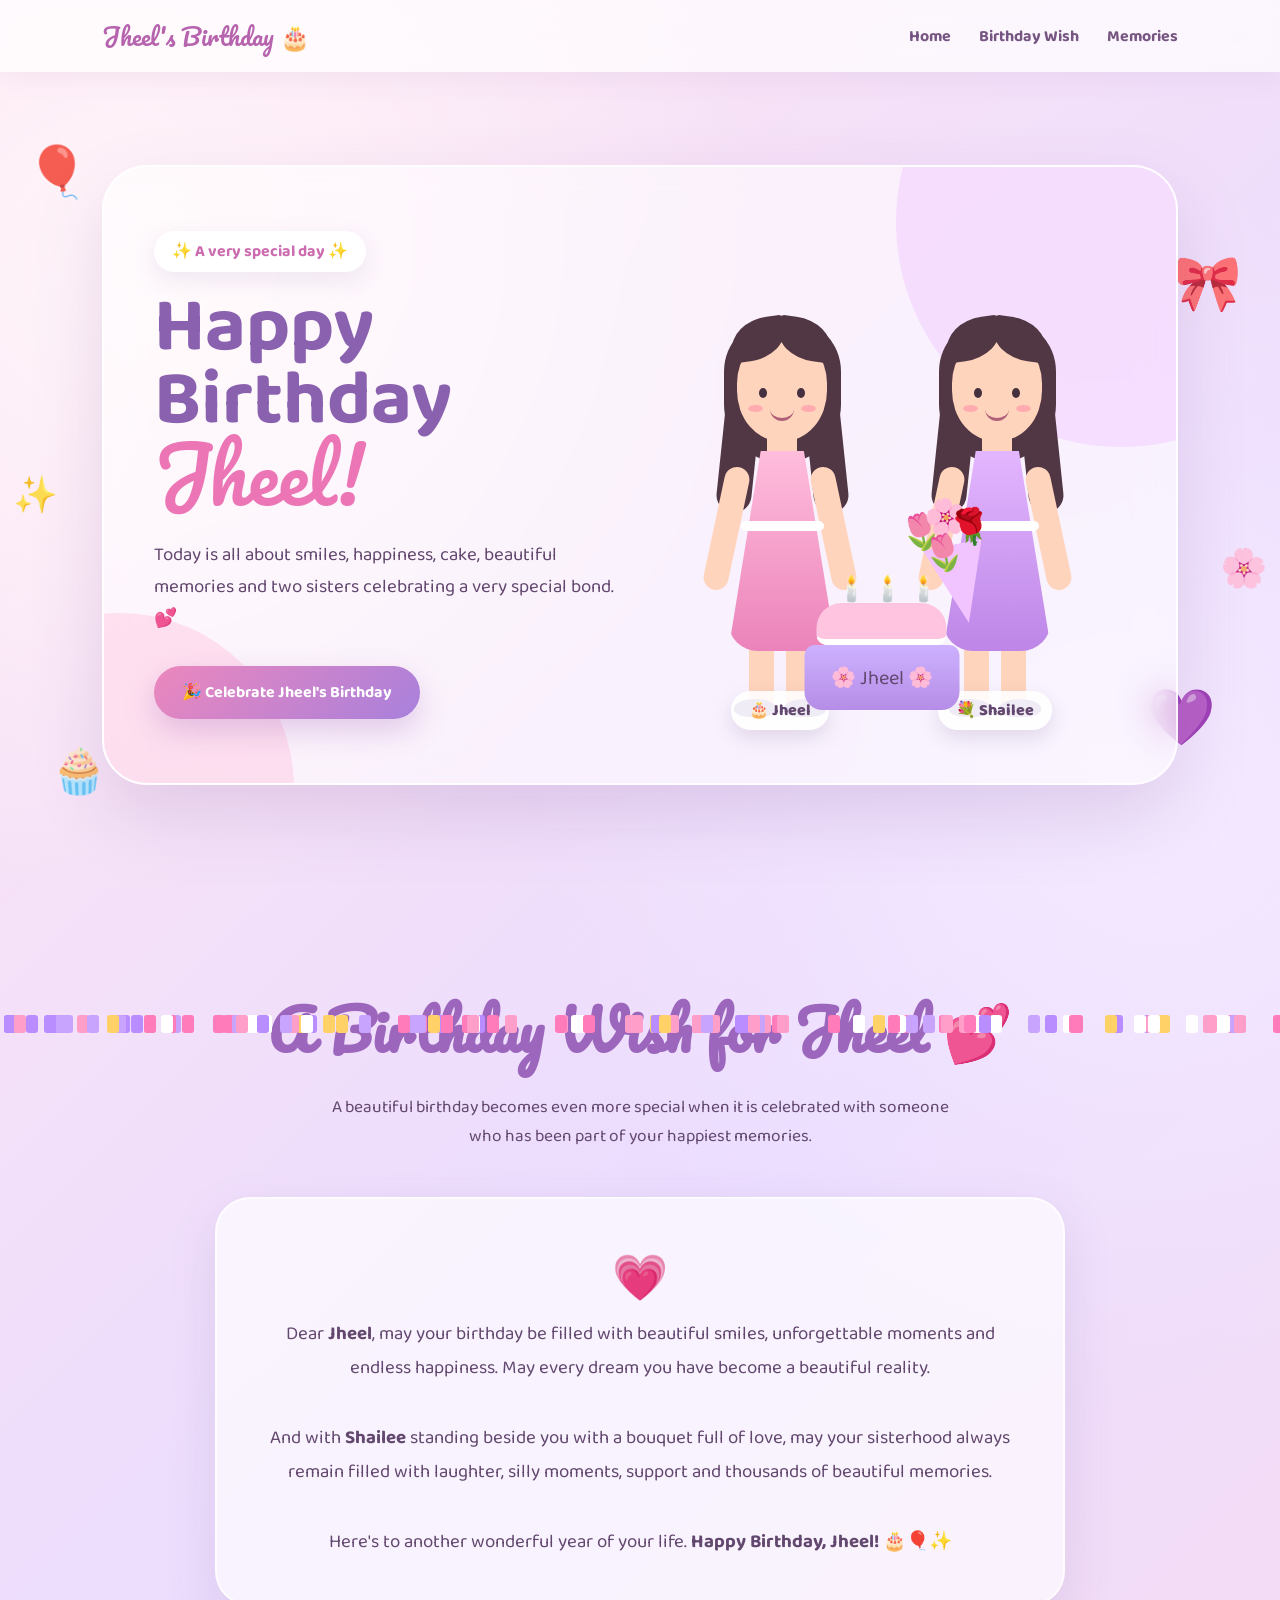
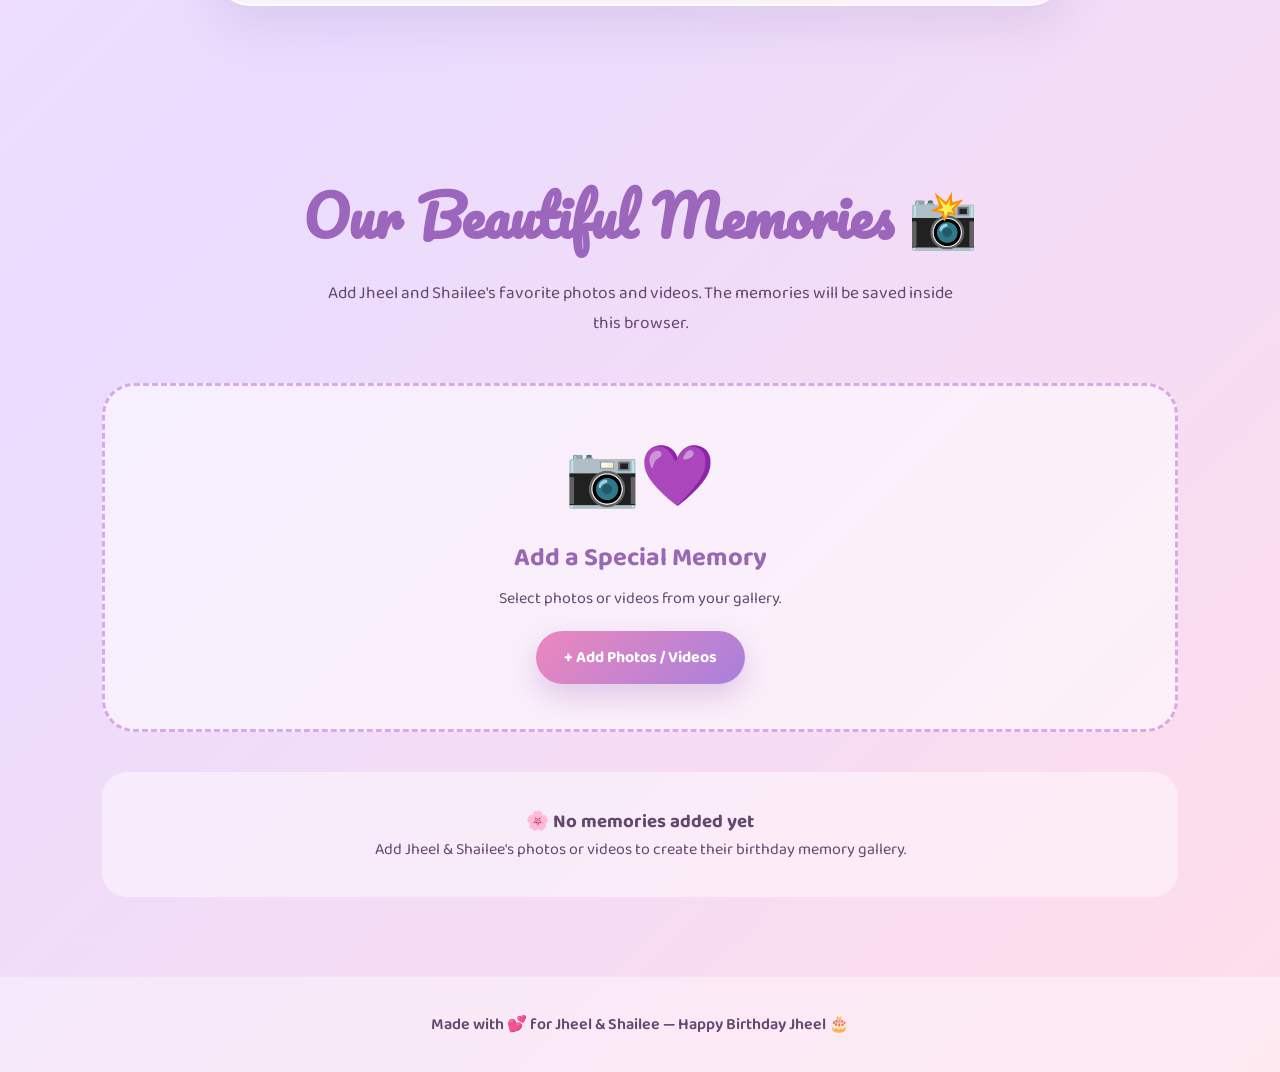
==== index.html @ 459d5156 "Create index.html" ====
<!DOCTYPE html>
<html lang="en">
<head>
  <meta charset="UTF-8" />
  <meta name="viewport" content="width=device-width, initial-scale=1.0" />

  <title>Happy Birthday Jheel 💜</title>

  <link rel="preconnect" href="https://fonts.googleapis.com">
  <link rel="preconnect" href="https://fonts.gstatic.com" crossorigin>
  <link
    href="https://fonts.googleapis.com/css2?family=Baloo+2:wght@400;500;600;700;800&family=Pacifico&display=swap"
    rel="stylesheet"
  />

  <style>
    * {
      margin: 0;
      padding: 0;
      box-sizing: border-box;
    }

    :root {
      --pink: #ffb9d9;
      --soft-pink: #ffe1ef;
      --purple: #c5a6ff;
      --soft-purple: #eee2ff;
      --dark-purple: #7d5aab;
      --white: #ffffff;
      --text: #62476e;
    }

    html {
      scroll-behavior: smooth;
    }

    body {
      font-family: "Baloo 2", cursive;
      color: var(--text);
      min-height: 100vh;
      overflow-x: hidden;
      background:
        radial-gradient(circle at 10% 10%, #fff5fa 0, transparent 24%),
        radial-gradient(circle at 90% 30%, #f4e9ff 0, transparent 28%),
        linear-gradient(135deg, #ffe5f1, #eadcff, #ffddea);
    }

    /* ---------------- NAVBAR ---------------- */

    nav {
      position: fixed;
      top: 0;
      left: 0;
      width: 100%;
      height: 72px;
      display: flex;
      align-items: center;
      justify-content: space-between;
      padding: 0 8%;
      background: rgba(255, 255, 255, 0.72);
      backdrop-filter: blur(15px);
      z-index: 1000;
      box-shadow: 0 5px 30px rgba(118, 76, 146, 0.08);
    }

    .logo {
      font-family: "Pacifico", cursive;
      color: #b764ae;
      font-size: 1.5rem;
    }

    nav ul {
      list-style: none;
      display: flex;
      gap: 28px;
    }

    nav a {
      text-decoration: none;
      color: #765582;
      font-weight: 700;
    }

    nav a:hover {
      color: #e26cae;
    }

    /* ---------------- HERO ---------------- */

    .hero {
      min-height: 100vh;
      padding: 110px 8% 60px;
      display: flex;
      align-items: center;
      justify-content: center;
      position: relative;
    }

    .hero-card {
      width: min(1200px, 100%);
      min-height: 620px;
      border-radius: 45px;
      background: rgba(255,255,255,0.55);
      border: 2px solid rgba(255,255,255,0.8);
      backdrop-filter: blur(18px);
      box-shadow: 0 30px 70px rgba(126, 79, 148, 0.18);
      display: grid;
      grid-template-columns: 1fr 1fr;
      gap: 20px;
      align-items: center;
      padding: 50px;
      position: relative;
      overflow: hidden;
    }

    .hero-card::before {
      content: "";
      position: absolute;
      width: 450px;
      height: 450px;
      border-radius: 50%;
      background: rgba(237, 183, 255, 0.35);
      right: -170px;
      top: -170px;
    }

    .hero-card::after {
      content: "";
      position: absolute;
      width: 350px;
      height: 350px;
      border-radius: 50%;
      background: rgba(255, 190, 220, 0.4);
      left: -160px;
      bottom: -180px;
    }

    .hero-content {
      position: relative;
      z-index: 5;
    }

    .mini-title {
      display: inline-block;
      background: #fff;
      padding: 8px 18px;
      border-radius: 50px;
      color: #cc6bb0;
      margin-bottom: 20px;
      font-weight: 700;
      box-shadow: 0 8px 25px rgba(131, 87, 154, 0.12);
    }

    .hero h1 {
      font-size: clamp(3rem, 6vw, 5.8rem);
      line-height: 0.95;
      color: #8961af;
      margin-bottom: 18px;
    }

    .hero h1 span {
      font-family: "Pacifico", cursive;
      color: #ec75b5;
      font-weight: 400;
    }

    .hero-text {
      max-width: 550px;
      font-size: 1.17rem;
      line-height: 1.7;
      margin-bottom: 30px;
    }

    .btn {
      border: 0;
      cursor: pointer;
      padding: 14px 28px;
      border-radius: 40px;
      font-family: inherit;
      font-size: 1rem;
      font-weight: 700;
      transition: 0.25s ease;
    }

    .primary-btn {
      background: linear-gradient(135deg, #ec87bd, #a880dc);
      color: white;
      box-shadow: 0 12px 30px rgba(166, 104, 183, 0.3);
    }

    .primary-btn:hover {
      transform: translateY(-3px) scale(1.03);
    }

    /* ---------------- CHARACTERS ---------------- */

    .characters-area {
      min-height: 510px;
      position: relative;
      z-index: 5;
      display: flex;
      align-items: flex-end;
      justify-content: center;
      gap: 5px;
    }

    .girl-card {
      position: relative;
      width: 210px;
      text-align: center;
    }

    .girl {
      position: relative;
      height: 390px;
    }

    .head {
      position: absolute;
      top: 40px;
      left: 62px;
      width: 90px;
      height: 105px;
      border-radius: 45% 45% 48% 48%;
      background: #ffd4bd;
      z-index: 4;
    }

    .hair {
      position: absolute;
      top: 22px;
      left: 49px;
      width: 117px;
      height: 145px;
      background: #513744;
      border-radius: 55px 55px 60px 60px;
      z-index: 2;
    }

    .hair::before,
    .hair::after {
      content: "";
      position: absolute;
      width: 35px;
      height: 140px;
      background: #513744;
      top: 55px;
      border-radius: 30px;
    }

    .hair::before {
      left: -2px;
      transform: rotate(6deg);
    }

    .hair::after {
      right: -2px;
      transform: rotate(-6deg);
    }

    .face-hair {
      position: absolute;
      top: 22px;
      left: 62px;
      width: 90px;
      height: 45px;
      z-index: 7;
    }

    .face-hair::before,
    .face-hair::after {
      content: "";
      position: absolute;
      top: 0;
      height: 42px;
      background: #513744;
      width: 55px;
    }

    .face-hair::before {
      left: -6px;
      border-radius: 70% 10% 70% 10%;
      transform: rotate(-8deg);
    }

    .face-hair::after {
      right: -5px;
      border-radius: 10% 70% 10% 70%;
      transform: rotate(8deg);
    }

    .eye {
      position: absolute;
      width: 8px;
      height: 10px;
      background: #44303e;
      border-radius: 50%;
      top: 52px;
      z-index: 8;
    }

    .eye.left {
      left: 22px;
    }

    .eye.right {
      right: 22px;
    }

    .blush {
      position: absolute;
      width: 15px;
      height: 7px;
      background: rgba(255, 122, 157, 0.45);
      border-radius: 50%;
      top: 69px;
    }

    .blush.left {
      left: 11px;
    }

    .blush.right {
      right: 11px;
    }

    .smile {
      position: absolute;
      width: 24px;
      height: 12px;
      border-bottom: 3px solid #af617a;
      border-radius: 0 0 30px 30px;
      left: 33px;
      top: 73px;
    }

    .neck {
      position: absolute;
      width: 30px;
      height: 35px;
      background: #ffd4bd;
      top: 133px;
      left: 92px;
      z-index: 3;
    }

    .dress {
      position: absolute;
      top: 155px;
      left: 53px;
      width: 108px;
      height: 200px;
      background: linear-gradient(180deg, #e3b6ff, #bd86e7);
      clip-path: polygon(30% 0,70% 0,100% 100%,0 100%);
      border-radius: 30px;
      z-index: 3;
    }

    .jheel .dress {
      background: linear-gradient(180deg, #ffbddc, #eb83ba);
    }

    .belt {
      position: absolute;
      width: 83px;
      height: 10px;
      left: 66px;
      top: 225px;
      background: white;
      border-radius: 10px;
      z-index: 6;
    }

    .arm {
      position: absolute;
      height: 125px;
      width: 25px;
      background: #ffd4bd;
      border-radius: 30px;
      top: 170px;
      z-index: 2;
    }

    .arm.left {
      left: 39px;
      transform: rotate(12deg);
    }

    .arm.right {
      right: 39px;
      transform: rotate(-12deg);
    }

    .leg {
      position: absolute;
      height: 80px;
      width: 25px;
      background: #ffd4bd;
      top: 335px;
      z-index: 2;
    }

    .leg.left {
      left: 74px;
    }

    .leg.right {
      right: 74px;
    }

    .shoe {
      position: absolute;
      width: 42px;
      height: 18px;
      border-radius: 50% 50% 40% 40%;
      top: 403px;
      background: #8861ae;
      z-index: 5;
    }

    .shoe.left {
      left: 59px;
    }

    .shoe.right {
      right: 59px;
    }

    .girl-name {
      position: relative;
      z-index: 10;
      margin-top: 5px;
      display: inline-block;
      padding: 7px 18px;
      border-radius: 20px;
      background: rgba(255,255,255,0.88);
      box-shadow: 0 8px 20px rgba(90, 53, 105, 0.15);
      font-weight: 800;
    }

    /* bouquet */

    .bouquet {
      position: absolute;
      z-index: 10;
      top: 215px;
      left: 4px;
      transform: rotate(-12deg);
    }

    .flower {
      position: absolute;
      font-size: 35px;
    }

    .flower:nth-child(1) { left: 0; top: 0; }
    .flower:nth-child(2) { left: 28px; top: -10px; }
    .flower:nth-child(3) { left: 50px; top: 5px; }
    .flower:nth-child(4) { left: 18px; top: 25px; }

    .bouquet-wrap {
      position: absolute;
      top: 45px;
      left: 20px;
      width: 60px;
      height: 80px;
      background: #f2c4ff;
      clip-path: polygon(0 0, 100% 0, 50% 100%);
      z-index: -1;
    }

    /* cake */

    .cake {
      position: absolute;
      left: 50%;
      bottom: 20px;
      transform: translateX(-50%);
      z-index: 20;
      text-align: center;
    }

    .candles {
      font-size: 25px;
      margin-bottom: -7px;
    }

    .cake-top {
      width: 130px;
      height: 42px;
      background: #ffc4df;
      border-radius: 25px 25px 10px 10px;
      border-bottom: 6px solid #fff;
    }

    .cake-bottom {
      width: 155px;
      height: 65px;
      background: linear-gradient(#cdb1ff, #b58de6);
      border-radius: 10px 10px 18px 18px;
      margin-left: -12px;
      display: flex;
      justify-content: space-around;
      align-items: center;
      font-size: 20px;
    }

    /* ---------------- DECORATIONS ---------------- */

    .floating {
      position: fixed;
      z-index: -1;
      user-select: none;
      animation: float 6s ease-in-out infinite;
      opacity: 0.85;
    }

    @keyframes float {
      0%, 100% {
        transform: translateY(0) rotate(-4deg);
      }
      50% {
        transform: translateY(-20px) rotate(5deg);
      }
    }

    .f1 { top: 15%; left: 2%; font-size: 50px; }
    .f2 { top: 27%; right: 3%; font-size: 55px; animation-delay: 1s; }
    .f3 { bottom: 10%; left: 4%; font-size: 45px; animation-delay: 2s; }
    .f4 { bottom: 15%; right: 5%; font-size: 55px; animation-delay: 0.5s; }
    .f5 { top: 52%; left: 1%; font-size: 36px; animation-delay: 1.8s; }
    .f6 { top: 60%; right: 1%; font-size: 38px; }

    /* ---------------- BIRTHDAY MESSAGE ---------------- */

    section {
      padding: 80px 8%;
    }

    .section-heading {
      text-align: center;
      font-family: "Pacifico", cursive;
      color: #9b66bc;
      font-size: clamp(2.1rem, 5vw, 3.5rem);
      margin-bottom: 15px;
    }

    .section-subheading {
      text-align: center;
      max-width: 650px;
      margin: auto;
      line-height: 1.7;
      font-size: 1.08rem;
      margin-bottom: 45px;
    }

    .message-card {
      max-width: 850px;
      margin: auto;
      padding: 45px;
      border-radius: 35px;
      background: rgba(255, 255, 255, 0.65);
      box-shadow: 0 18px 50px rgba(102, 72, 128, 0.13);
      text-align: center;
      border: 2px solid rgba(255,255,255,.7);
    }

    .message-card .heart {
      font-size: 45px;
    }

    .message-card p {
      font-size: 1.17rem;
      line-height: 1.85;
    }

    /* ---------------- MEMORIES ---------------- */

    .memory-wrapper {
      width: min(1150px, 100%);
      margin: auto;
    }

    .upload-box {
      border: 3px dashed #d8a8e8;
      border-radius: 32px;
      padding: 45px 25px;
      background: rgba(255,255,255,0.55);
      text-align: center;
      transition: .3s;
      margin-bottom: 40px;
    }

    .upload-box:hover {
      transform: translateY(-3px);
      background: rgba(255,255,255,0.72);
    }

    .upload-icon {
      font-size: 60px;
      margin-bottom: 10px;
    }

    .upload-box h3 {
      font-size: 1.6rem;
      color: #9868b4;
    }

    .upload-box p {
      margin: 8px 0 20px;
    }

    #memoryInput {
      display: none;
    }

    .memory-grid {
      display: grid;
      grid-template-columns: repeat(auto-fit, minmax(230px, 1fr));
      gap: 25px;
    }

    .memory-card {
      position: relative;
      background: rgba(255,255,255,.82);
      padding: 12px;
      border-radius: 25px;
      overflow: hidden;
      box-shadow: 0 15px 40px rgba(98, 65, 115, 0.15);
      animation: appear .4s ease;
    }

    @keyframes appear {
      from {
        opacity: 0;
        transform: scale(.9);
      }
      to {
        opacity: 1;
        transform: scale(1);
      }
    }

    .memory-media {
      width: 100%;
      height: 250px;
      display: block;
      object-fit: cover;
      border-radius: 18px;
      background: #f4eaff;
    }

    .memory-info {
      padding: 12px 5px 3px;
    }

    .memory-info h4 {
      color: #9262ae;
      white-space: nowrap;
      overflow: hidden;
      text-overflow: ellipsis;
    }

    .delete-btn {
      position: absolute;
      top: 20px;
      right: 20px;
      width: 38px;
      height: 38px;
      border: 0;
      border-radius: 50%;
      color: white;
      background: rgba(80, 50, 80, .68);
      cursor: pointer;
      font-size: 17px;
      z-index: 30;
    }

    .empty-memory {
      grid-column: 1 / -1;
      padding: 35px;
      text-align: center;
      border-radius: 25px;
      background: rgba(255,255,255,.45);
    }

    /* ---------------- CONFETTI ---------------- */

    .confetti {
      position: fixed;
      top: -20px;
      width: 12px;
      height: 18px;
      border-radius: 3px;
      z-index: 5000;
      pointer-events: none;
      animation: confettiFall linear forwards;
    }

    @keyframes confettiFall {
      0% {
        transform: translateY(-10vh) rotate(0deg);
      }
      100% {
        transform: translateY(115vh) rotate(720deg);
      }
    }

    /* ---------------- FOOTER ---------------- */

    footer {
      text-align: center;
      padding: 35px 20px;
      font-weight: 600;
      background: rgba(255,255,255,.38);
    }

    /* ---------------- RESPONSIVE ---------------- */

    @media(max-width: 850px) {

      nav ul {
        display: none;
      }

      .hero-card {
        grid-template-columns: 1fr;
        padding: 35px 20px;
        text-align: center;
      }

      .hero-content {
        padding-bottom: 10px;
      }

      .hero-text {
        margin-left: auto;
        margin-right: auto;
      }

      .characters-area {
        transform: scale(.87);
        width: 115%;
        margin-left: -7%;
      }
    }

    @media(max-width: 560px) {

      .hero {
        padding-left: 14px;
        padding-right: 14px;
      }

      .hero-card {
        border-radius: 30px;
      }

      .hero h1 {
        font-size: 3.6rem;
      }

      .characters-area {
        transform: scale(.69);
        width: 145%;
        margin-left: -22.5%;
        margin-top: -60px;
        margin-bottom: -70px;
      }

      section {
        padding: 65px 18px;
      }

      .message-card {
        padding: 30px 22px;
      }

      .memory-grid {
        grid-template-columns: 1fr;
      }
    }
  </style>
</head>

<body>

  <!-- Floating Cute Decorations -->

  <div class="floating f1">🎈</div>
  <div class="floating f2">🎀</div>
  <div class="floating f3">🧁</div>
  <div class="floating f4">💜</div>
  <div class="floating f5">✨</div>
  <div class="floating f6">🌸</div>

  <!-- Navbar -->

  <nav>
    <div class="logo">Jheel's Birthday 🎂</div>

    <ul>
      <li><a href="#home">Home</a></li>
      <li><a href="#wish">Birthday Wish</a></li>
      <li><a href="#memories">Memories</a></li>
    </ul>
  </nav>


  <!-- =========================
       HERO
  ========================== -->

  <main>

    <section class="hero" id="home">

      <div class="hero-card">

        <div class="hero-content">

          <div class="mini-title">
            ✨ A very special day ✨
          </div>

          <h1>
            Happy Birthday
            <span>Jheel!</span>
          </h1>

          <p class="hero-text">
            Today is all about smiles, happiness, cake, beautiful memories
            and two sisters celebrating a very special bond. 💕
          </p>

          <button class="btn primary-btn" onclick="birthdayCelebration()">
            🎉 Celebrate Jheel's Birthday
          </button>

        </div>


        <!-- Characters -->

        <div class="characters-area">

          <!-- Jheel -->

          <div class="girl-card jheel">

            <div class="girl">

              <div class="hair"></div>

              <div class="head">

                <div class="eye left"></div>
                <div class="eye right"></div>

                <div class="blush left"></div>
                <div class="blush right"></div>

                <div class="smile"></div>

              </div>

              <div class="face-hair"></div>

              <div class="neck"></div>

              <div class="dress"></div>

              <div class="belt"></div>

              <div class="arm left"></div>
              <div class="arm right"></div>

              <div class="leg left"></div>
              <div class="leg right"></div>

              <div class="shoe left"></div>
              <div class="shoe right"></div>

            </div>

            <div class="girl-name">
              🎂 Jheel
            </div>

          </div>


          <!-- Shailee -->

          <div class="girl-card shailee">

            <div class="girl">

              <div class="hair"></div>

              <div class="head">

                <div class="eye left"></div>
                <div class="eye right"></div>

                <div class="blush left"></div>
                <div class="blush right"></div>

                <div class="smile"></div>

              </div>

              <div class="face-hair"></div>

              <div class="neck"></div>

              <div class="dress"></div>

              <div class="belt"></div>

              <div class="arm left"></div>
              <div class="arm right"></div>

              <div class="leg left"></div>
              <div class="leg right"></div>

              <div class="shoe left"></div>
              <div class="shoe right"></div>


              <!-- Bouquet in Shailee's hand -->

              <div class="bouquet">

                <span class="flower">🌷</span>
                <span class="flower">🌸</span>
                <span class="flower">🌹</span>
                <span class="flower">🌷</span>

                <div class="bouquet-wrap"></div>

              </div>

            </div>

            <div class="girl-name">
              💐 Shailee
            </div>

          </div>


          <!-- Birthday Cake -->

          <div class="cake">

            <div class="candles">
              🕯️ 🕯️ 🕯️
            </div>

            <div class="cake-top"></div>

            <div class="cake-bottom">
              🌸 Jheel 🌸
            </div>

          </div>

        </div>

      </div>

    </section>


    <!-- =========================
         BIRTHDAY MESSAGE
    ========================== -->

    <section id="wish">

      <h2 class="section-heading">
        A Birthday Wish for Jheel 💕
      </h2>

      <p class="section-subheading">
        A beautiful birthday becomes even more special when it is celebrated
        with someone who has been part of your happiest memories.
      </p>


      <div class="message-card">

        <div class="heart">
          💗
        </div>

        <p>
          Dear <strong>Jheel</strong>,
          may your birthday be filled with beautiful smiles,
          unforgettable moments and endless happiness.
          May every dream you have become a beautiful reality.
          <br><br>

          And with <strong>Shailee</strong> standing beside you with a bouquet
          full of love, may your sisterhood always remain filled with laughter,
          silly moments, support and thousands of beautiful memories.
          <br><br>

          Here's to another wonderful year of your life.
          <strong>Happy Birthday, Jheel! 🎂🎈✨</strong>
        </p>

      </div>

    </section>


    <!-- =========================
         MEMORIES
    ========================== -->

    <section id="memories">

      <div class="memory-wrapper">

        <h2 class="section-heading">
          Our Beautiful Memories 📸
        </h2>

        <p class="section-subheading">
          Add Jheel and Shailee's favorite photos and videos.
          The memories will be saved inside this browser.
        </p>


        <!-- Upload Area -->

        <div class="upload-box">

          <div class="upload-icon">
            📷💜
          </div>

          <h3>
            Add a Special Memory
          </h3>

          <p>
            Select photos or videos from your gallery.
          </p>

          <input
            type="file"
            id="memoryInput"
            accept="image/*,video/*"
            multiple
          />

          <button
            class="btn primary-btn"
            onclick="document.getElementById('memoryInput').click()"
          >
            + Add Photos / Videos
          </button>

        </div>


        <!-- Saved memories -->

        <div
          class="memory-grid"
          id="memoryGrid"
        ></div>

      </div>

    </section>

  </main>


  <footer>
    Made with 💕 for Jheel & Shailee — Happy Birthday Jheel 🎂
  </footer>


  <script>

    /* ==========================================
       CONFETTI
    ========================================== */

    function birthdayCelebration() {

      const colors = [
        "#ff7bb9",
        "#b98cff",
        "#ffd166",
        "#ff9ec9",
        "#c8a4ff",
        "#ffffff"
      ];

      for (let i = 0; i < 120; i++) {

        const confetti = document.createElement("div");

        confetti.className = "confetti";

        confetti.style.left =
          Math.random() * 100 + "vw";

        confetti.style.background =
          colors[Math.floor(Math.random() * colors.length)];

        confetti.style.animationDuration =
          2.5 + Math.random() * 3 + "s";

        confetti.style.animationDelay =
          Math.random() * 0.5 + "s";

        document.body.appendChild(confetti);

        setTimeout(() => {
          confetti.remove();
        }, 6500);

      }

      setTimeout(() => {

        document
          .getElementById("wish")
          .scrollIntoView({
            behavior: "smooth"
          });

      }, 700);

    }


    /* ==========================================
       INDEXED DB FOR SAVING PHOTOS + VIDEOS
    ========================================== */

    const databaseName = "JheelBirthdayMemories";
    const storeName = "memories";

    let db;


    function openDatabase() {

      return new Promise((resolve, reject) => {

        const request =
          indexedDB.open(databaseName, 1);


        request.onupgradeneeded = function(event) {

          db = event.target.result;

          if (!db.objectStoreNames.contains(storeName)) {

            const store = db.createObjectStore(
              storeName,
              {
                keyPath: "id",
                autoIncrement: true
              }
            );

            store.createIndex(
              "createdAt",
              "createdAt"
            );

          }

        };


        request.onsuccess = function(event) {

          db = event.target.result;

          resolve(db);

        };


        request.onerror = function() {

          reject(
            "Unable to open birthday memory database."
          );

        };

      });

    }


    /* ==========================================
       SAVE MEMORY
    ========================================== */

    async function saveMemory(file) {

      if (!db) {
        await openDatabase();
      }


      const memory = {

        name: file.name,

        type: file.type,

        file: file,

        createdAt: new Date().toISOString()

      };


      return new Promise((resolve, reject) => {

        const transaction =
          db.transaction(
            storeName,
            "readwrite"
          );

        const store =
          transaction.objectStore(storeName);

        const request =
          store.add(memory);


        request.onsuccess = () => resolve();

        request.onerror = () =>
          reject("Unable to save memory.");

      });

    }


    /* ==========================================
       GET ALL MEMORIES
    ========================================== */

    function getMemories() {

      return new Promise((resolve, reject) => {

        const transaction =
          db.transaction(
            storeName,
            "readonly"
          );

        const store =
          transaction.objectStore(storeName);

        const request =
          store.getAll();


        request.onsuccess = () =>
          resolve(request.result.reverse());


        request.onerror = () =>
          reject("Unable to load memories.");

      });

    }


    /* ==========================================
       DELETE MEMORY
    ========================================== */

    function deleteMemory(id) {

      const transaction =
        db.transaction(
          storeName,
          "readwrite"
        );

      const store =
        transaction.objectStore(storeName);


      const request =
        store.delete(id);


      request.onsuccess = () => {

        displayMemories();

      };

    }


    /* ==========================================
       DISPLAY MEMORIES
    ========================================== */

    async function displayMemories() {

      const grid =
        document.getElementById("memoryGrid");


      grid.innerHTML = "";


      const memories =
        await getMemories();


      if (memories.length === 0) {

        grid.innerHTML = `

          <div class="empty-memory">

            <h3>🌸 No memories added yet</h3>

            <p>
              Add Jheel & Shailee's photos or videos
              to create their birthday memory gallery.
            </p>

          </div>

        `;

        return;

      }


      memories.forEach(memory => {

        const card =
          document.createElement("div");

        card.className =
          "memory-card";


        const objectURL =
          URL.createObjectURL(memory.file);


        let media;


        if (
          memory.type.startsWith("image/")
        ) {

          media = document.createElement("img");

          media.src = objectURL;

          media.alt = memory.name;

          media.className =
            "memory-media";

        }

        else if (
          memory.type.startsWith("video/")
        ) {

          media =
            document.createElement("video");

          media.src = objectURL;

          media.controls = true;

          media.className =
            "memory-media";

        }


        const deleteButton =
          document.createElement("button");

        deleteButton.className =
          "delete-btn";

        deleteButton.innerHTML = "✕";

        deleteButton.title =
          "Delete memory";


        deleteButton.onclick = function() {

          const confirmDelete =
            confirm(
              "Delete this birthday memory?"
            );

          if (confirmDelete) {

            URL.revokeObjectURL(objectURL);

            deleteMemory(memory.id);

          }

        };


        const info =
          document.createElement("div");

        info.className =
          "memory-info";


        const date =
          new Date(memory.createdAt);


        info.innerHTML = `

          <h4>
            💕 ${escapeHTML(memory.name)}
          </h4>

          <small>
            Added ${date.toLocaleDateString()}
          </small>

        `;


        card.appendChild(deleteButton);

        if (media) {
          card.appendChild(media);
        }

        card.appendChild(info);

        grid.appendChild(card);

      });

    }


    /* ==========================================
       FILE SELECT
    ========================================== */

    document
      .getElementById("memoryInput")
      .addEventListener(
        "change",
        async function(event) {

          const files =
            Array.from(event.target.files);


          if (!files.length) {
            return;
          }


          for (const file of files) {

            if (
              file.type.startsWith("image/") ||
              file.type.startsWith("video/")
            ) {

              await saveMemory(file);

            }

          }


          this.value = "";

          await displayMemories();

        }
      );


    /* ==========================================
       SIMPLE HTML SAFETY
    ========================================== */

    function escapeHTML(text) {

      const element =
        document.createElement("div");

      element.textContent = text;

      return element.innerHTML;

    }


    /* ==========================================
       START WEBSITE
    ========================================== */

    window.addEventListener(
      "DOMContentLoaded",
      async function() {

        await openDatabase();

        await displayMemories();

        setTimeout(
          birthdayCelebration,
          700
        );

      }
    );

  </script>

</body>
</html>
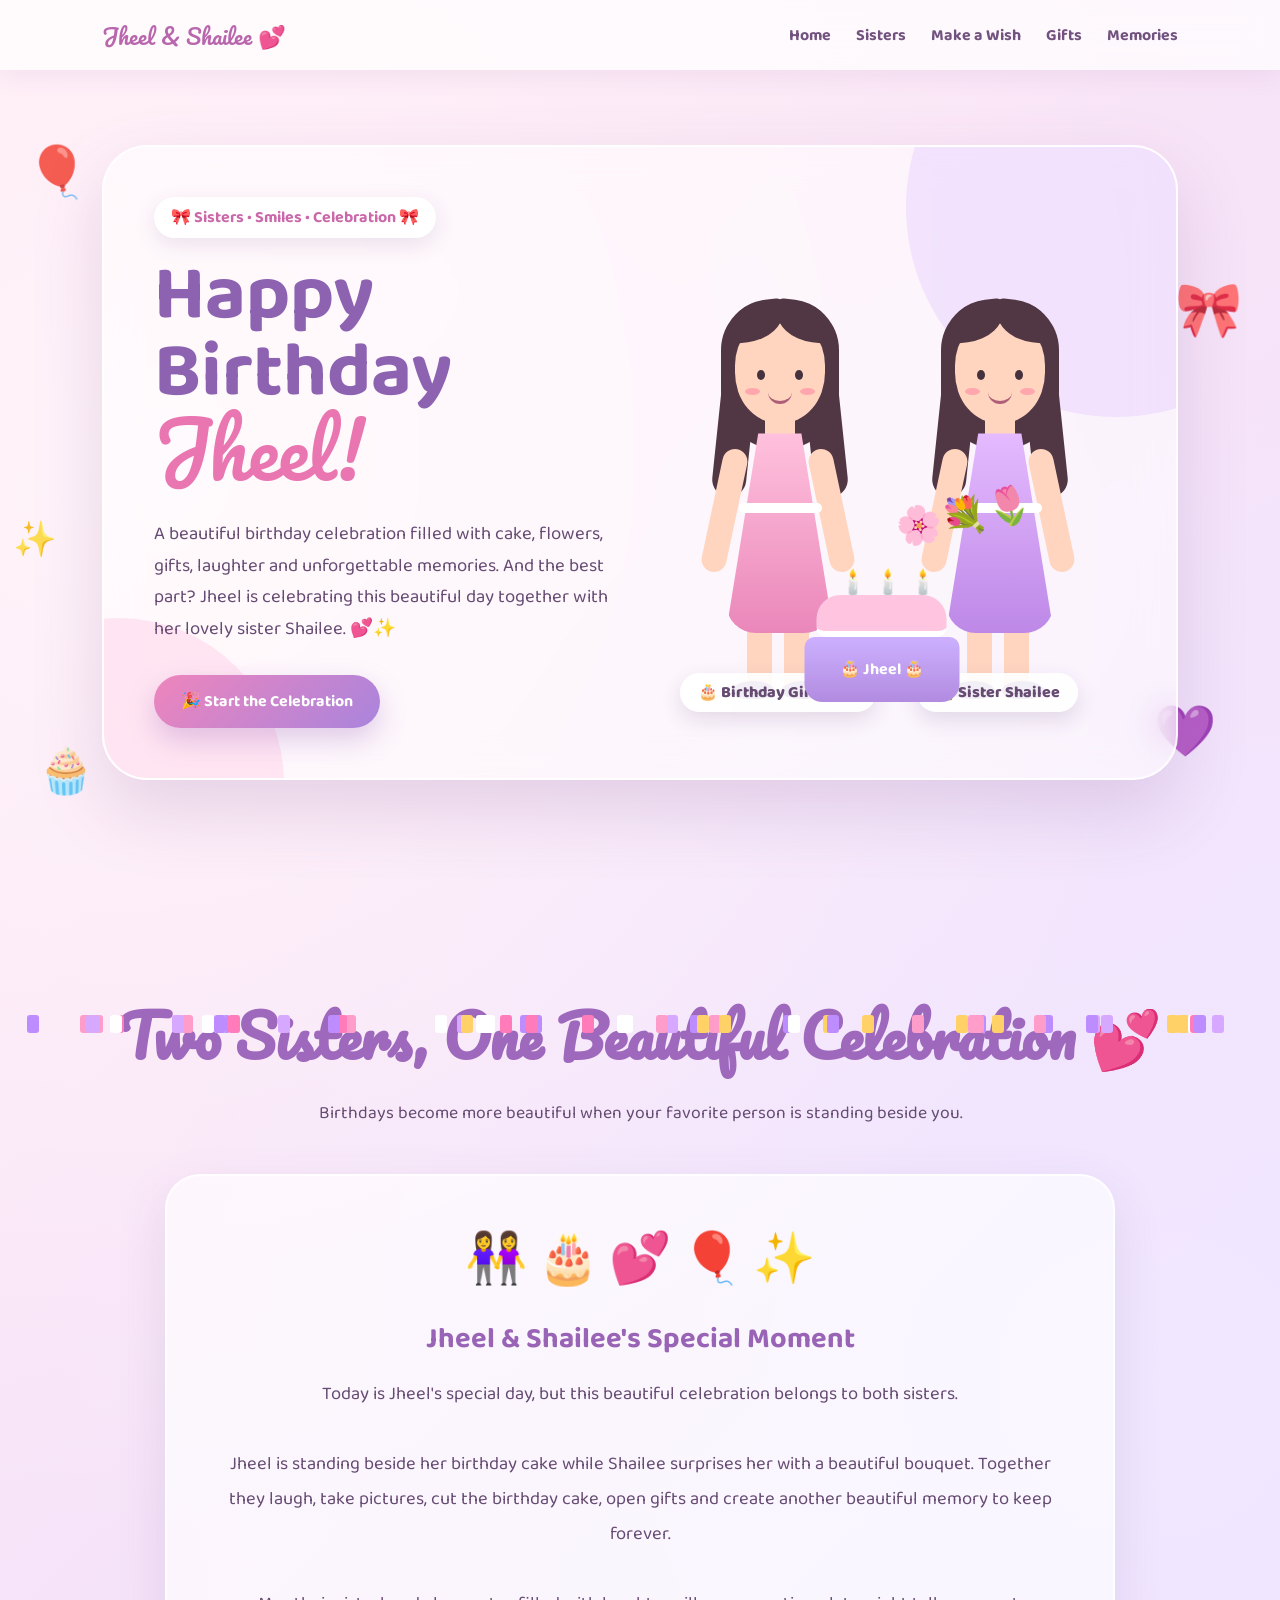
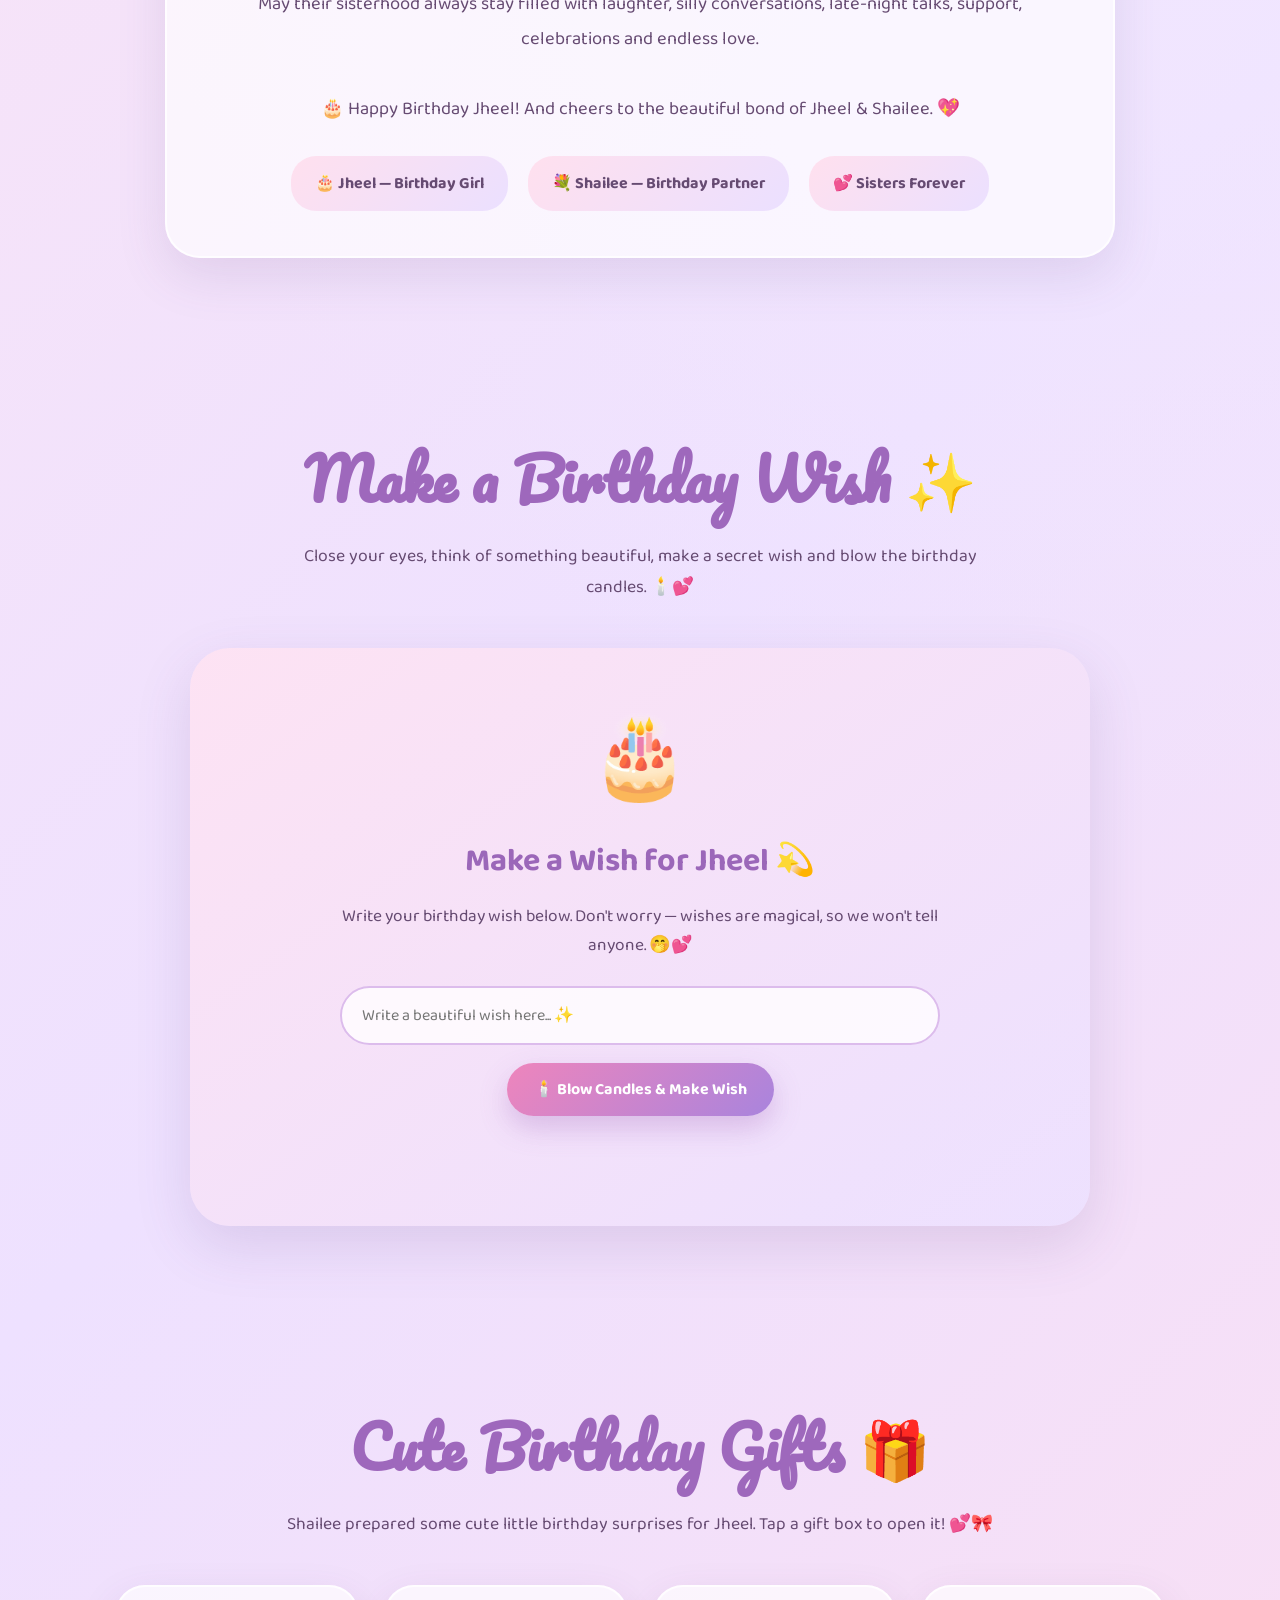
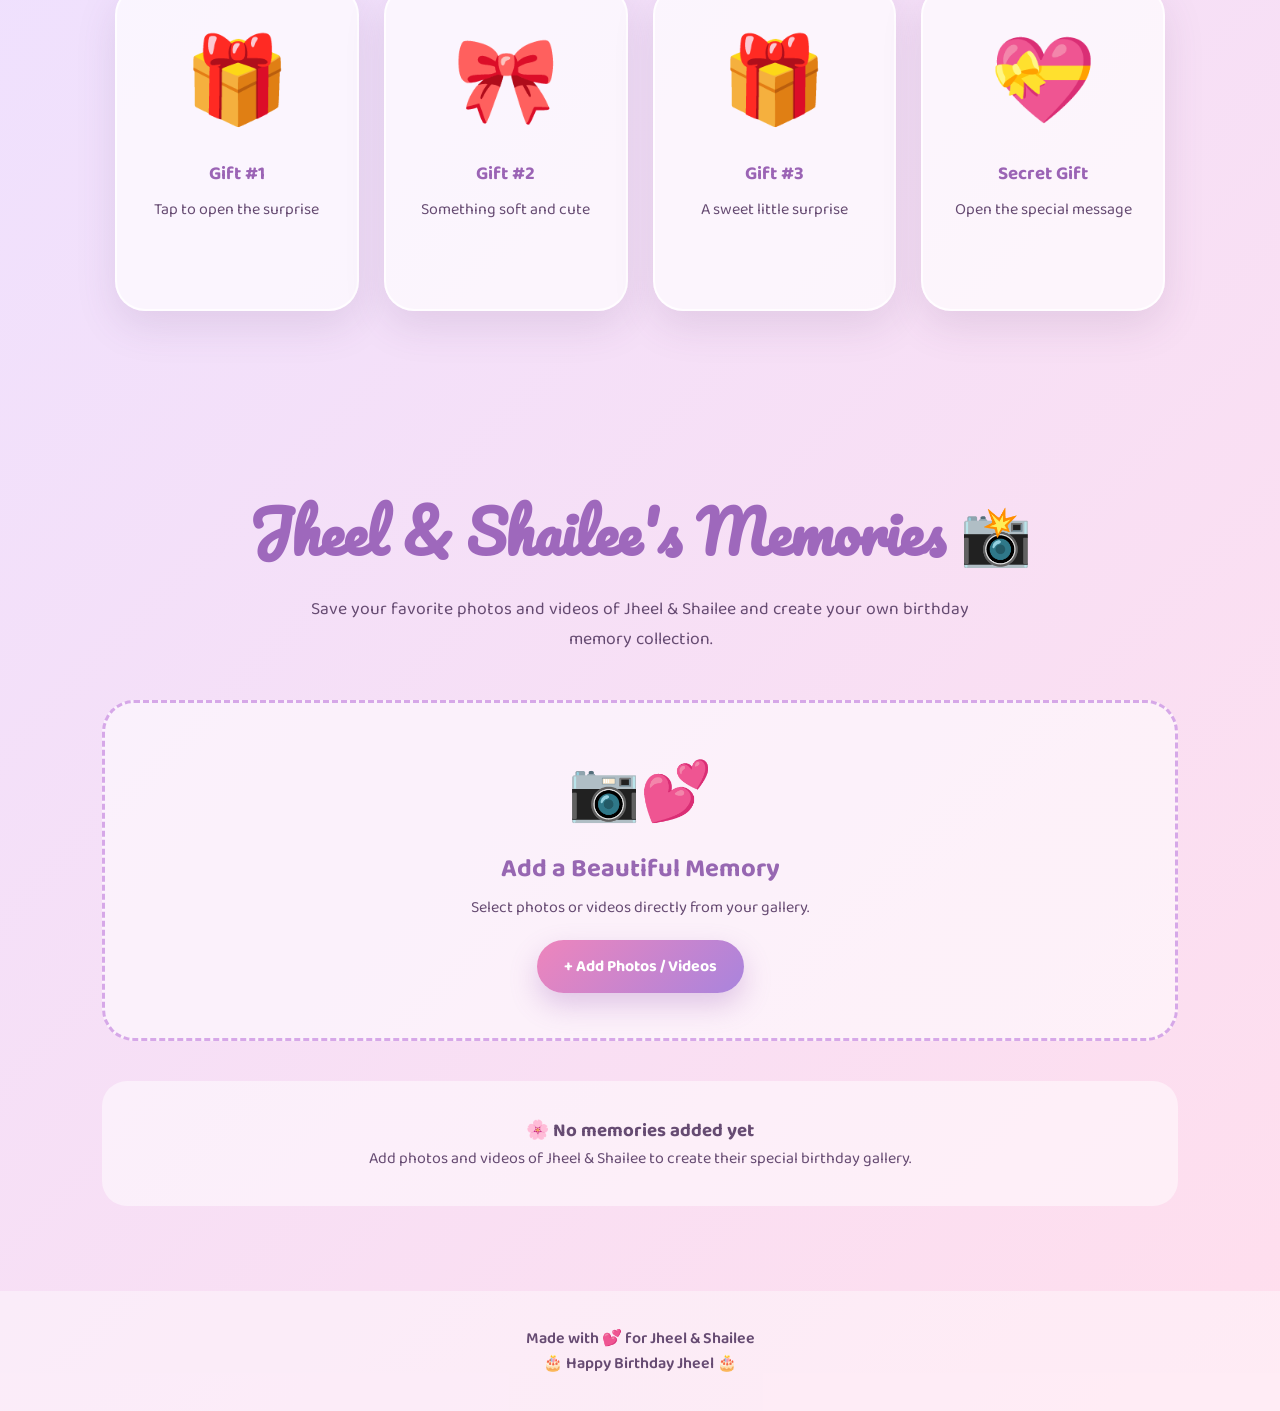
==== commit f638f8e0: "Update index.html" ====
--- a/index.html
+++ b/index.html
@@ -4,16 +4,18 @@
   <meta charset="UTF-8" />
   <meta name="viewport" content="width=device-width, initial-scale=1.0" />
 
-  <title>Happy Birthday Jheel 💜</title>
+  <title>Jheel & Shailee's Birthday Celebration 💕</title>
 
   <link rel="preconnect" href="https://fonts.googleapis.com">
   <link rel="preconnect" href="https://fonts.gstatic.com" crossorigin>
+
   <link
     href="https://fonts.googleapis.com/css2?family=Baloo+2:wght@400;500;600;700;800&family=Pacifico&display=swap"
     rel="stylesheet"
   />
 
   <style>
+
     * {
       margin: 0;
       padding: 0;
@@ -21,13 +23,14 @@
     }
 
     :root {
-      --pink: #ffb9d9;
-      --soft-pink: #ffe1ef;
-      --purple: #c5a6ff;
-      --soft-purple: #eee2ff;
-      --dark-purple: #7d5aab;
+      --pink: #ffb6d9;
+      --light-pink: #ffe4f0;
+      --purple: #c9a7ff;
+      --light-purple: #eee2ff;
+      --dark-purple: #855da6;
+      --dark-pink: #d86da9;
+      --text: #664b72;
       --white: #ffffff;
-      --text: #62476e;
     }
 
     html {
@@ -37,102 +40,226 @@
     body {
       font-family: "Baloo 2", cursive;
       color: var(--text);
-      min-height: 100vh;
       overflow-x: hidden;
+
       background:
-        radial-gradient(circle at 10% 10%, #fff5fa 0, transparent 24%),
-        radial-gradient(circle at 90% 30%, #f4e9ff 0, transparent 28%),
-        linear-gradient(135deg, #ffe5f1, #eadcff, #ffddea);
-    }
-
-    /* ---------------- NAVBAR ---------------- */
+        radial-gradient(circle at 10% 10%, #fff4fa, transparent 25%),
+        radial-gradient(circle at 90% 30%, #f1e7ff, transparent 30%),
+        linear-gradient(
+          135deg,
+          #ffe6f1,
+          #eee1ff,
+          #ffdeed
+        );
+    }
+
+    /* ===================================
+       NAVBAR
+    =================================== */
 
     nav {
       position: fixed;
       top: 0;
       left: 0;
+
       width: 100%;
-      height: 72px;
+      height: 70px;
+
       display: flex;
       align-items: center;
       justify-content: space-between;
+
       padding: 0 8%;
-      background: rgba(255, 255, 255, 0.72);
+
+      background: rgba(255,255,255,0.75);
       backdrop-filter: blur(15px);
+
+      box-shadow:
+        0 6px 25px rgba(111,66,136,0.08);
+
       z-index: 1000;
-      box-shadow: 0 5px 30px rgba(118, 76, 146, 0.08);
     }
 
     .logo {
       font-family: "Pacifico", cursive;
-      color: #b764ae;
-      font-size: 1.5rem;
+      color: #b966ad;
+      font-size: 1.4rem;
     }
 
     nav ul {
       list-style: none;
+
       display: flex;
-      gap: 28px;
+      gap: 25px;
     }
 
     nav a {
       text-decoration: none;
-      color: #765582;
+      color: #72527f;
+
       font-weight: 700;
     }
 
     nav a:hover {
-      color: #e26cae;
-    }
-
-    /* ---------------- HERO ---------------- */
+      color: #e178b5;
+    }
+
+    /* ===================================
+       COMMON
+    =================================== */
+
+    section {
+      padding: 85px 8%;
+    }
+
+    .section-title {
+      text-align: center;
+
+      font-family: "Pacifico", cursive;
+
+      color: #9e68bc;
+
+      font-size:
+        clamp(2.2rem, 5vw, 3.6rem);
+
+      margin-bottom: 12px;
+    }
+
+    .section-description {
+      max-width: 720px;
+
+      margin:
+        0 auto 45px;
+
+      text-align: center;
+
+      font-size: 1.1rem;
+      line-height: 1.75;
+    }
+
+    .btn {
+      border: none;
+
+      border-radius: 50px;
+
+      padding:
+        14px 27px;
+
+      font-family: inherit;
+      font-size: 1rem;
+      font-weight: 700;
+
+      cursor: pointer;
+
+      transition:
+        transform .25s ease,
+        box-shadow .25s ease;
+    }
+
+    .primary-btn {
+      color: white;
+
+      background:
+        linear-gradient(
+          135deg,
+          #ee85bc,
+          #a984dd
+        );
+
+      box-shadow:
+        0 12px 28px
+        rgba(154,95,182,.3);
+    }
+
+    .primary-btn:hover {
+      transform:
+        translateY(-4px)
+        scale(1.03);
+    }
+
+    /* ===================================
+       HERO
+    =================================== */
 
     .hero {
       min-height: 100vh;
-      padding: 110px 8% 60px;
+
+      padding-top: 110px;
+
       display: flex;
       align-items: center;
       justify-content: center;
+    }
+
+    .hero-card {
       position: relative;
-    }
-
-    .hero-card {
-      width: min(1200px, 100%);
+
+      width:
+        min(1200px, 100%);
+
       min-height: 620px;
+
+      overflow: hidden;
+
+      display: grid;
+      grid-template-columns:
+        1fr 1fr;
+
+      align-items: center;
+
+      gap: 20px;
+
+      padding: 50px;
+
       border-radius: 45px;
-      background: rgba(255,255,255,0.55);
-      border: 2px solid rgba(255,255,255,0.8);
-      backdrop-filter: blur(18px);
-      box-shadow: 0 30px 70px rgba(126, 79, 148, 0.18);
-      display: grid;
-      grid-template-columns: 1fr 1fr;
-      gap: 20px;
-      align-items: center;
-      padding: 50px;
-      position: relative;
-      overflow: hidden;
+
+      border:
+        2px solid
+        rgba(255,255,255,.8);
+
+      background:
+        rgba(255,255,255,.55);
+
+      backdrop-filter:
+        blur(18px);
+
+      box-shadow:
+        0 30px 70px
+        rgba(121,74,145,.18);
     }
 
     .hero-card::before {
       content: "";
+
       position: absolute;
-      width: 450px;
-      height: 450px;
+
+      width: 420px;
+      height: 420px;
+
       border-radius: 50%;
-      background: rgba(237, 183, 255, 0.35);
-      right: -170px;
-      top: -170px;
+
+      background:
+        rgba(215,178,255,.28);
+
+      right: -150px;
+      top: -150px;
     }
 
     .hero-card::after {
       content: "";
+
       position: absolute;
-      width: 350px;
-      height: 350px;
+
+      width: 330px;
+      height: 330px;
+
       border-radius: 50%;
-      background: rgba(255, 190, 220, 0.4);
-      left: -160px;
-      bottom: -180px;
+
+      background:
+        rgba(255,188,219,.32);
+
+      left: -150px;
+      bottom: -170px;
     }
 
     .hero-content {
@@ -142,161 +269,201 @@
 
     .mini-title {
       display: inline-block;
-      background: #fff;
-      padding: 8px 18px;
-      border-radius: 50px;
-      color: #cc6bb0;
+
+      padding:
+        8px 17px;
+
       margin-bottom: 20px;
+
+      border-radius: 40px;
+
+      background: white;
+
+      color: #ca68aa;
+
       font-weight: 700;
-      box-shadow: 0 8px 25px rgba(131, 87, 154, 0.12);
+
+      box-shadow:
+        0 7px 22px
+        rgba(101,61,122,.12);
     }
 
     .hero h1 {
-      font-size: clamp(3rem, 6vw, 5.8rem);
-      line-height: 0.95;
-      color: #8961af;
-      margin-bottom: 18px;
+      font-size:
+        clamp(3rem,6vw,5.5rem);
+
+      line-height: 1;
+
+      color: #8c62b1;
+
+      margin-bottom: 20px;
     }
 
     .hero h1 span {
-      font-family: "Pacifico", cursive;
-      color: #ec75b5;
+      font-family:
+        "Pacifico", cursive;
+
+      color: #e975b1;
+
       font-weight: 400;
     }
 
     .hero-text {
-      max-width: 550px;
-      font-size: 1.17rem;
+      max-width: 520px;
+
+      margin-bottom: 30px;
+
+      font-size: 1.16rem;
       line-height: 1.7;
-      margin-bottom: 30px;
-    }
-
-    .btn {
-      border: 0;
-      cursor: pointer;
-      padding: 14px 28px;
-      border-radius: 40px;
-      font-family: inherit;
-      font-size: 1rem;
-      font-weight: 700;
-      transition: 0.25s ease;
-    }
-
-    .primary-btn {
-      background: linear-gradient(135deg, #ec87bd, #a880dc);
-      color: white;
-      box-shadow: 0 12px 30px rgba(166, 104, 183, 0.3);
-    }
-
-    .primary-btn:hover {
-      transform: translateY(-3px) scale(1.03);
-    }
-
-    /* ---------------- CHARACTERS ---------------- */
+    }
+
+    /* ===================================
+       TWO SISTERS
+    =================================== */
 
     .characters-area {
-      min-height: 510px;
       position: relative;
+
       z-index: 5;
+
+      min-height: 500px;
+
       display: flex;
       align-items: flex-end;
       justify-content: center;
-      gap: 5px;
+
+      gap: 10px;
     }
 
     .girl-card {
       position: relative;
+
       width: 210px;
+
       text-align: center;
     }
 
     .girl {
       position: relative;
+
       height: 390px;
-    }
-
-    .head {
-      position: absolute;
-      top: 40px;
-      left: 62px;
-      width: 90px;
-      height: 105px;
-      border-radius: 45% 45% 48% 48%;
-      background: #ffd4bd;
-      z-index: 4;
     }
 
     .hair {
       position: absolute;
+
       top: 22px;
-      left: 49px;
-      width: 117px;
-      height: 145px;
+      left: 48px;
+
+      width: 118px;
+      height: 150px;
+
+      border-radius:
+        55px 55px 65px 65px;
+
       background: #513744;
-      border-radius: 55px 55px 60px 60px;
+
       z-index: 2;
     }
 
     .hair::before,
     .hair::after {
       content: "";
+
       position: absolute;
-      width: 35px;
-      height: 140px;
+
+      top: 52px;
+
+      width: 34px;
+      height: 145px;
+
+      border-radius: 30px;
+
       background: #513744;
-      top: 55px;
-      border-radius: 30px;
     }
 
     .hair::before {
-      left: -2px;
+      left: -3px;
       transform: rotate(6deg);
     }
 
     .hair::after {
-      right: -2px;
+      right: -3px;
       transform: rotate(-6deg);
     }
 
-    .face-hair {
+    .head {
       position: absolute;
-      top: 22px;
+
+      top: 40px;
       left: 62px;
+
       width: 90px;
+      height: 105px;
+
+      border-radius:
+        45% 45% 48% 48%;
+
+      background: #ffd5bf;
+
+      z-index: 4;
+    }
+
+    .front-hair {
+      position: absolute;
+
+      top: 23px;
+      left: 61px;
+
+      width: 92px;
       height: 45px;
+
       z-index: 7;
     }
 
-    .face-hair::before,
-    .face-hair::after {
+    .front-hair::before,
+    .front-hair::after {
       content: "";
+
       position: absolute;
-      top: 0;
-      height: 42px;
+
+      width: 55px;
+      height: 40px;
+
       background: #513744;
-      width: 55px;
-    }
-
-    .face-hair::before {
-      left: -6px;
-      border-radius: 70% 10% 70% 10%;
-      transform: rotate(-8deg);
-    }
-
-    .face-hair::after {
+    }
+
+    .front-hair::before {
+      left: -5px;
+
+      border-radius:
+        70% 10% 70% 10%;
+
+      transform:
+        rotate(-7deg);
+    }
+
+    .front-hair::after {
       right: -5px;
-      border-radius: 10% 70% 10% 70%;
-      transform: rotate(8deg);
+
+      border-radius:
+        10% 70% 10% 70%;
+
+      transform:
+        rotate(7deg);
     }
 
     .eye {
       position: absolute;
+
+      top: 52px;
+
       width: 8px;
       height: 10px;
-      background: #44303e;
+
       border-radius: 50%;
-      top: 52px;
-      z-index: 8;
+
+      background: #46323e;
     }
 
     .eye.left {
@@ -309,75 +476,120 @@
 
     .blush {
       position: absolute;
+
+      top: 70px;
+
       width: 15px;
       height: 7px;
-      background: rgba(255, 122, 157, 0.45);
+
       border-radius: 50%;
-      top: 69px;
+
+      background:
+        rgba(255,111,150,.45);
     }
 
     .blush.left {
-      left: 11px;
+      left: 10px;
     }
 
     .blush.right {
-      right: 11px;
+      right: 10px;
     }
 
     .smile {
       position: absolute;
+
+      left: 33px;
+      top: 74px;
+
       width: 24px;
       height: 12px;
-      border-bottom: 3px solid #af617a;
-      border-radius: 0 0 30px 30px;
-      left: 33px;
-      top: 73px;
+
+      border-bottom:
+        3px solid #ae5e78;
+
+      border-radius:
+        0 0 30px 30px;
     }
 
     .neck {
       position: absolute;
+
+      top: 133px;
+      left: 92px;
+
       width: 30px;
       height: 35px;
-      background: #ffd4bd;
-      top: 133px;
-      left: 92px;
+
+      background: #ffd5bf;
+
       z-index: 3;
     }
 
     .dress {
       position: absolute;
+
       top: 155px;
       left: 53px;
+
       width: 108px;
       height: 200px;
-      background: linear-gradient(180deg, #e3b6ff, #bd86e7);
-      clip-path: polygon(30% 0,70% 0,100% 100%,0 100%);
+
+      clip-path:
+        polygon(
+          30% 0,
+          70% 0,
+          100% 100%,
+          0 100%
+        );
+
       border-radius: 30px;
+
+      background:
+        linear-gradient(
+          #e5baff,
+          #bd88e7
+        );
+
       z-index: 3;
     }
 
     .jheel .dress {
-      background: linear-gradient(180deg, #ffbddc, #eb83ba);
+      background:
+        linear-gradient(
+          #ffc1dd,
+          #ea87ba
+        );
     }
 
     .belt {
       position: absolute;
+
+      top: 225px;
+      left: 66px;
+
       width: 83px;
       height: 10px;
-      left: 66px;
-      top: 225px;
+
       background: white;
+
       border-radius: 10px;
+
       z-index: 6;
     }
 
     .arm {
       position: absolute;
+
+      top: 170px;
+
+      width: 25px;
       height: 125px;
-      width: 25px;
-      background: #ffd4bd;
+
       border-radius: 30px;
-      top: 170px;
+
+      background: #ffd5bf;
+
       z-index: 2;
     }
 
@@ -393,10 +605,14 @@
 
     .leg {
       position: absolute;
+
+      top: 335px;
+
+      width: 25px;
       height: 80px;
-      width: 25px;
-      background: #ffd4bd;
-      top: 335px;
+
+      background: #ffd5bf;
+
       z-index: 2;
     }
 
@@ -410,11 +626,17 @@
 
     .shoe {
       position: absolute;
+
+      top: 403px;
+
       width: 42px;
       height: 18px;
-      border-radius: 50% 50% 40% 40%;
-      top: 403px;
-      background: #8861ae;
+
+      border-radius:
+        50% 50% 40% 40%;
+
+      background: #8861ad;
+
       z-index: 5;
     }
 
@@ -428,186 +650,507 @@
 
     .girl-name {
       position: relative;
+
       z-index: 10;
+
+      display: inline-block;
+
       margin-top: 5px;
-      display: inline-block;
-      padding: 7px 18px;
+
+      padding:
+        7px 18px;
+
       border-radius: 20px;
-      background: rgba(255,255,255,0.88);
-      box-shadow: 0 8px 20px rgba(90, 53, 105, 0.15);
+
+      background:
+        rgba(255,255,255,.9);
+
+      box-shadow:
+        0 8px 20px
+        rgba(90,53,105,.15);
+
       font-weight: 800;
     }
 
-    /* bouquet */
+    /* ===================================
+       BOUQUET
+    =================================== */
 
     .bouquet {
       position: absolute;
-      z-index: 10;
-      top: 215px;
-      left: 4px;
-      transform: rotate(-12deg);
-    }
-
-    .flower {
-      position: absolute;
-      font-size: 35px;
-    }
-
-    .flower:nth-child(1) { left: 0; top: 0; }
-    .flower:nth-child(2) { left: 28px; top: -10px; }
-    .flower:nth-child(3) { left: 50px; top: 5px; }
-    .flower:nth-child(4) { left: 18px; top: 25px; }
-
-    .bouquet-wrap {
-      position: absolute;
-      top: 45px;
-      left: 20px;
-      width: 60px;
-      height: 80px;
-      background: #f2c4ff;
-      clip-path: polygon(0 0, 100% 0, 50% 100%);
-      z-index: -1;
-    }
-
-    /* cake */
+
+      top: 210px;
+      left: 2px;
+
+      z-index: 20;
+
+      font-size: 37px;
+
+      transform:
+        rotate(-12deg);
+    }
+
+    /* ===================================
+       CAKE
+    =================================== */
 
     .cake {
       position: absolute;
+
       left: 50%;
-      bottom: 20px;
-      transform: translateX(-50%);
-      z-index: 20;
+      bottom: 10px;
+
+      transform:
+        translateX(-50%);
+
+      z-index: 30;
+
       text-align: center;
     }
 
     .candles {
-      font-size: 25px;
-      margin-bottom: -7px;
+      font-size: 24px;
+
+      margin-bottom: -8px;
     }
 
     .cake-top {
       width: 130px;
       height: 42px;
+
+      border-radius:
+        24px 24px 10px 10px;
+
+      border-bottom:
+        6px solid white;
+
       background: #ffc4df;
-      border-radius: 25px 25px 10px 10px;
-      border-bottom: 6px solid #fff;
     }
 
     .cake-bottom {
       width: 155px;
       height: 65px;
-      background: linear-gradient(#cdb1ff, #b58de6);
-      border-radius: 10px 10px 18px 18px;
+
       margin-left: -12px;
+
       display: flex;
-      justify-content: space-around;
       align-items: center;
-      font-size: 20px;
-    }
-
-    /* ---------------- DECORATIONS ---------------- */
+      justify-content: center;
+
+      border-radius:
+        10px 10px 18px 18px;
+
+      background:
+        linear-gradient(
+          #ccb0ff,
+          #b28be0
+        );
+
+      color: white;
+
+      font-weight: 700;
+    }
+
+    /* ===================================
+       FLOATING STICKERS
+    =================================== */
 
     .floating {
       position: fixed;
+
       z-index: -1;
+
+      animation:
+        floating 6s
+        ease-in-out infinite;
+
       user-select: none;
-      animation: float 6s ease-in-out infinite;
-      opacity: 0.85;
-    }
-
-    @keyframes float {
-      0%, 100% {
-        transform: translateY(0) rotate(-4deg);
+
+      opacity: .85;
+    }
+
+    .float1 {
+      left: 2%;
+      top: 15%;
+
+      font-size: 50px;
+    }
+
+    .float2 {
+      right: 3%;
+      top: 30%;
+
+      font-size: 54px;
+    }
+
+    .float3 {
+      left: 3%;
+      bottom: 10%;
+
+      font-size: 45px;
+    }
+
+    .float4 {
+      right: 5%;
+      bottom: 14%;
+
+      font-size: 50px;
+    }
+
+    .float5 {
+      left: 1%;
+      top: 57%;
+
+      font-size: 35px;
+    }
+
+    @keyframes floating {
+
+      0%,
+      100% {
+        transform:
+          translateY(0)
+          rotate(-5deg);
       }
+
       50% {
-        transform: translateY(-20px) rotate(5deg);
+        transform:
+          translateY(-20px)
+          rotate(6deg);
       }
-    }
-
-    .f1 { top: 15%; left: 2%; font-size: 50px; }
-    .f2 { top: 27%; right: 3%; font-size: 55px; animation-delay: 1s; }
-    .f3 { bottom: 10%; left: 4%; font-size: 45px; animation-delay: 2s; }
-    .f4 { bottom: 15%; right: 5%; font-size: 55px; animation-delay: 0.5s; }
-    .f5 { top: 52%; left: 1%; font-size: 36px; animation-delay: 1.8s; }
-    .f6 { top: 60%; right: 1%; font-size: 38px; }
-
-    /* ---------------- BIRTHDAY MESSAGE ---------------- */
-
-    section {
-      padding: 80px 8%;
-    }
-
-    .section-heading {
+
+    }
+
+    /* ===================================
+       SISTERS CELEBRATION
+    =================================== */
+
+    .celebration-card {
+      max-width: 950px;
+
+      margin: auto;
+
+      padding: 45px;
+
       text-align: center;
-      font-family: "Pacifico", cursive;
-      color: #9b66bc;
-      font-size: clamp(2.1rem, 5vw, 3.5rem);
+
+      border-radius: 35px;
+
+      background:
+        rgba(255,255,255,.65);
+
+      border:
+        2px solid
+        rgba(255,255,255,.75);
+
+      box-shadow:
+        0 18px 50px
+        rgba(102,72,128,.13);
+    }
+
+    .celebration-icons {
+      font-size: 50px;
+
       margin-bottom: 15px;
     }
 
-    .section-subheading {
+    .celebration-card h3 {
+      font-size: 1.8rem;
+
+      color: #9964b5;
+
+      margin-bottom: 15px;
+    }
+
+    .celebration-card p {
+      font-size: 1.15rem;
+
+      line-height: 1.9;
+    }
+
+    .sister-badges {
+      display: flex;
+
+      justify-content: center;
+
+      flex-wrap: wrap;
+
+      gap: 20px;
+
+      margin-top: 30px;
+    }
+
+    .sister-badge {
+      padding:
+        15px 24px;
+
+      border-radius: 25px;
+
+      background:
+        linear-gradient(
+          135deg,
+          #ffe0ee,
+          #ebe0ff
+        );
+
+      font-weight: 700;
+    }
+
+    /* ===================================
+       MAKE A WISH
+    =================================== */
+
+    .wish-container {
+      max-width: 900px;
+
+      margin: auto;
+
+      padding: 50px 30px;
+
       text-align: center;
-      max-width: 650px;
+
+      border-radius: 40px;
+
+      background:
+        linear-gradient(
+          145deg,
+          rgba(255,226,241,.85),
+          rgba(235,224,255,.85)
+        );
+
+      box-shadow:
+        0 20px 55px
+        rgba(104,65,132,.15);
+    }
+
+    .wish-cake {
+      font-size: 80px;
+
+      animation:
+        cakeBounce 2s
+        ease-in-out infinite;
+    }
+
+    @keyframes cakeBounce {
+
+      0%,
+      100% {
+        transform:
+          translateY(0);
+      }
+
+      50% {
+        transform:
+          translateY(-8px);
+      }
+
+    }
+
+    .wish-container h3 {
+      margin:
+        10px 0 15px;
+
+      color: #9b67b9;
+
+      font-size: 2rem;
+    }
+
+    .wish-container p {
+      max-width: 620px;
+
+      margin:
+        0 auto 25px;
+
+      font-size: 1.08rem;
+      line-height: 1.7;
+    }
+
+    .wish-input {
+      width:
+        min(600px,100%);
+
+      padding:
+        15px 20px;
+
+      border:
+        2px solid #dcbcec;
+
+      border-radius: 30px;
+
+      background:
+        rgba(255,255,255,.8);
+
+      outline: none;
+
+      font-family: inherit;
+
+      font-size: 1rem;
+
+      color: #73557e;
+
+      margin-bottom: 18px;
+    }
+
+    .wish-input:focus {
+      border-color: #bd87d9;
+    }
+
+    .wish-result {
+      min-height: 35px;
+
+      margin-top: 25px;
+
+      font-weight: 700;
+
+      color: #ba5594;
+
+      font-size: 1.15rem;
+    }
+
+    /* ===================================
+       GIFTS
+    =================================== */
+
+    .gift-grid {
+      width:
+        min(1050px,100%);
+
       margin: auto;
-      line-height: 1.7;
-      font-size: 1.08rem;
-      margin-bottom: 45px;
-    }
-
-    .message-card {
-      max-width: 850px;
+
+      display: grid;
+
+      grid-template-columns:
+        repeat(
+          auto-fit,
+          minmax(220px,1fr)
+        );
+
+      gap: 25px;
+    }
+
+    .gift-card {
+      min-height: 280px;
+
+      position: relative;
+
+      padding: 30px 20px;
+
+      text-align: center;
+
+      border-radius: 30px;
+
+      background:
+        rgba(255,255,255,.68);
+
+      border:
+        2px solid
+        rgba(255,255,255,.8);
+
+      box-shadow:
+        0 15px 40px
+        rgba(99,65,119,.13);
+
+      cursor: pointer;
+
+      transition:
+        transform .3s ease,
+        box-shadow .3s ease;
+    }
+
+    .gift-card:hover {
+      transform:
+        translateY(-8px)
+        rotate(-1deg);
+
+      box-shadow:
+        0 22px 50px
+        rgba(99,65,119,.2);
+    }
+
+    .gift-box {
+      font-size: 85px;
+
+      display: block;
+
+      transition:
+        transform .3s ease;
+    }
+
+    .gift-card:hover
+    .gift-box {
+      transform:
+        scale(1.12)
+        rotate(5deg);
+    }
+
+    .gift-card h3 {
+      color: #9b64b5;
+
+      margin:
+        5px 0 8px;
+    }
+
+    .gift-message {
+      margin-top: 12px;
+
+      min-height: 45px;
+
+      color: #cc649f;
+
+      font-weight: 700;
+    }
+
+    /* ===================================
+       MEMORIES
+    =================================== */
+
+    .memory-wrapper {
+      width:
+        min(1150px,100%);
+
       margin: auto;
-      padding: 45px;
-      border-radius: 35px;
-      background: rgba(255, 255, 255, 0.65);
-      box-shadow: 0 18px 50px rgba(102, 72, 128, 0.13);
+    }
+
+    .upload-box {
+      padding:
+        45px 25px;
+
       text-align: center;
-      border: 2px solid rgba(255,255,255,.7);
-    }
-
-    .message-card .heart {
-      font-size: 45px;
-    }
-
-    .message-card p {
-      font-size: 1.17rem;
-      line-height: 1.85;
-    }
-
-    /* ---------------- MEMORIES ---------------- */
-
-    .memory-wrapper {
-      width: min(1150px, 100%);
-      margin: auto;
-    }
-
-    .upload-box {
-      border: 3px dashed #d8a8e8;
+
+      border:
+        3px dashed #d6a8e8;
+
       border-radius: 32px;
-      padding: 45px 25px;
-      background: rgba(255,255,255,0.55);
-      text-align: center;
-      transition: .3s;
+
+      background:
+        rgba(255,255,255,.55);
+
       margin-bottom: 40px;
+
+      transition:
+        transform .3s ease;
     }
 
     .upload-box:hover {
-      transform: translateY(-3px);
-      background: rgba(255,255,255,0.72);
+      transform:
+        translateY(-4px);
     }
 
     .upload-icon {
-      font-size: 60px;
-      margin-bottom: 10px;
+      font-size: 58px;
     }
 
     .upload-box h3 {
+      margin-top: 7px;
+
+      color: #9767b2;
+
       font-size: 1.6rem;
-      color: #9868b4;
     }
 
     .upload-box p {
-      margin: 8px 0 20px;
+      margin:
+        6px 0 20px;
     }
 
     #memoryInput {
@@ -616,121 +1159,211 @@
 
     .memory-grid {
       display: grid;
-      grid-template-columns: repeat(auto-fit, minmax(230px, 1fr));
+
+      grid-template-columns:
+        repeat(
+          auto-fit,
+          minmax(230px,1fr)
+        );
+
       gap: 25px;
     }
 
     .memory-card {
       position: relative;
-      background: rgba(255,255,255,.82);
+
+      overflow: hidden;
+
       padding: 12px;
+
       border-radius: 25px;
-      overflow: hidden;
-      box-shadow: 0 15px 40px rgba(98, 65, 115, 0.15);
-      animation: appear .4s ease;
-    }
-
-    @keyframes appear {
-      from {
-        opacity: 0;
-        transform: scale(.9);
-      }
-      to {
-        opacity: 1;
-        transform: scale(1);
-      }
+
+      background:
+        rgba(255,255,255,.82);
+
+      box-shadow:
+        0 15px 40px
+        rgba(98,65,115,.15);
     }
 
     .memory-media {
       width: 100%;
       height: 250px;
+
       display: block;
+
       object-fit: cover;
+
       border-radius: 18px;
+
       background: #f4eaff;
     }
 
     .memory-info {
-      padding: 12px 5px 3px;
+      padding:
+        12px 5px 3px;
     }
 
     .memory-info h4 {
-      color: #9262ae;
+      overflow: hidden;
+
       white-space: nowrap;
-      overflow: hidden;
-      text-overflow: ellipsis;
+
+      text-overflow:
+        ellipsis;
+
+      color: #9162ad;
     }
 
     .delete-btn {
       position: absolute;
+
+      right: 20px;
       top: 20px;
-      right: 20px;
+
+      z-index: 20;
+
       width: 38px;
       height: 38px;
-      border: 0;
+
+      border: none;
+
       border-radius: 50%;
+
+      background:
+        rgba(79,49,79,.7);
+
       color: white;
-      background: rgba(80, 50, 80, .68);
+
       cursor: pointer;
-      font-size: 17px;
-      z-index: 30;
     }
 
     .empty-memory {
-      grid-column: 1 / -1;
+      grid-column:
+        1 / -1;
+
       padding: 35px;
+
       text-align: center;
+
       border-radius: 25px;
-      background: rgba(255,255,255,.45);
-    }
-
-    /* ---------------- CONFETTI ---------------- */
+
+      background:
+        rgba(255,255,255,.5);
+    }
+
+    /* ===================================
+       CONFETTI
+    =================================== */
 
     .confetti {
       position: fixed;
+
       top: -20px;
+
       width: 12px;
       height: 18px;
+
       border-radius: 3px;
+
       z-index: 5000;
+
       pointer-events: none;
-      animation: confettiFall linear forwards;
+
+      animation:
+        confettiFall
+        linear forwards;
     }
 
     @keyframes confettiFall {
+
+      from {
+        transform:
+          translateY(-10vh)
+          rotate(0deg);
+      }
+
+      to {
+        transform:
+          translateY(115vh)
+          rotate(720deg);
+      }
+
+    }
+
+    /* ===================================
+       HEART
+    =================================== */
+
+    .flying-heart {
+      position: fixed;
+
+      bottom: -40px;
+
+      z-index: 5000;
+
+      pointer-events: none;
+
+      animation:
+        heartFly
+        4s ease-out forwards;
+    }
+
+    @keyframes heartFly {
+
       0% {
-        transform: translateY(-10vh) rotate(0deg);
+        opacity: 1;
+
+        transform:
+          translateY(0)
+          scale(.6);
       }
+
       100% {
-        transform: translateY(115vh) rotate(720deg);
+        opacity: 0;
+
+        transform:
+          translateY(-110vh)
+          scale(1.5)
+          rotate(20deg);
       }
-    }
-
-    /* ---------------- FOOTER ---------------- */
+
+    }
+
+    /* ===================================
+       FOOTER
+    =================================== */
 
     footer {
+      padding:
+        35px 20px;
+
       text-align: center;
-      padding: 35px 20px;
+
+      background:
+        rgba(255,255,255,.4);
+
       font-weight: 600;
-      background: rgba(255,255,255,.38);
-    }
-
-    /* ---------------- RESPONSIVE ---------------- */
-
-    @media(max-width: 850px) {
+    }
+
+    /* ===================================
+       MOBILE
+    =================================== */
+
+    @media(max-width:850px) {
 
       nav ul {
         display: none;
       }
 
       .hero-card {
-        grid-template-columns: 1fr;
-        padding: 35px 20px;
+        grid-template-columns:
+          1fr;
+
+        padding:
+          35px 20px;
+
         text-align: center;
-      }
-
-      .hero-content {
-        padding-bottom: 10px;
       }
 
       .hero-text {
@@ -739,13 +1372,23 @@
       }
 
       .characters-area {
-        transform: scale(.87);
+        transform:
+          scale(.85);
+
         width: 115%;
-        margin-left: -7%;
+
+        margin-left:
+          -7.5%;
       }
-    }
-
-    @media(max-width: 560px) {
+
+    }
+
+    @media(max-width:560px) {
+
+      section {
+        padding:
+          65px 18px;
+      }
 
       .hero {
         padding-left: 14px;
@@ -757,422 +1400,967 @@
       }
 
       .hero h1 {
-        font-size: 3.6rem;
+        font-size: 3.4rem;
       }
 
       .characters-area {
-        transform: scale(.69);
-        width: 145%;
-        margin-left: -22.5%;
-        margin-top: -60px;
-        margin-bottom: -70px;
+        transform:
+          scale(.68);
+
+        width: 147%;
+
+        margin-left:
+          -23%;
+
+        margin-top:
+          -65px;
+
+        margin-bottom:
+          -75px;
       }
 
-      section {
-        padding: 65px 18px;
+      .celebration-card {
+        padding:
+          30px 20px;
       }
 
-      .message-card {
-        padding: 30px 22px;
-      }
-
-      .memory-grid {
-        grid-template-columns: 1fr;
-      }
-    }
+    }
+
   </style>
 </head>
 
 <body>
 
-  <!-- Floating Cute Decorations -->
-
-  <div class="floating f1">🎈</div>
-  <div class="floating f2">🎀</div>
-  <div class="floating f3">🧁</div>
-  <div class="floating f4">💜</div>
-  <div class="floating f5">✨</div>
-  <div class="floating f6">🌸</div>
-
-  <!-- Navbar -->
-
-  <nav>
-    <div class="logo">Jheel's Birthday 🎂</div>
-
-    <ul>
-      <li><a href="#home">Home</a></li>
-      <li><a href="#wish">Birthday Wish</a></li>
-      <li><a href="#memories">Memories</a></li>
-    </ul>
-  </nav>
-
-
-  <!-- =========================
-       HERO
-  ========================== -->
-
-  <main>
-
-    <section class="hero" id="home">
-
-      <div class="hero-card">
-
-        <div class="hero-content">
-
-          <div class="mini-title">
-            ✨ A very special day ✨
+<!-- Floating decorations -->
+
+<div class="floating float1">🎈</div>
+<div class="floating float2">🎀</div>
+<div class="floating float3">🧁</div>
+<div class="floating float4">💜</div>
+<div class="floating float5">✨</div>
+
+
+<!-- NAVBAR -->
+
+<nav>
+
+  <div class="logo">
+    Jheel & Shailee 💕
+  </div>
+
+  <ul>
+
+    <li>
+      <a href="#home">Home</a>
+    </li>
+
+    <li>
+      <a href="#celebration">
+        Sisters
+      </a>
+    </li>
+
+    <li>
+      <a href="#wish">
+        Make a Wish
+      </a>
+    </li>
+
+    <li>
+      <a href="#gifts">
+        Gifts
+      </a>
+    </li>
+
+    <li>
+      <a href="#memories">
+        Memories
+      </a>
+    </li>
+
+  </ul>
+
+</nav>
+
+
+<!-- ====================================
+     HERO
+==================================== -->
+
+<section
+  class="hero"
+  id="home"
+>
+
+  <div class="hero-card">
+
+    <div class="hero-content">
+
+      <div class="mini-title">
+        🎀 Sisters • Smiles • Celebration 🎀
+      </div>
+
+      <h1>
+        Happy Birthday
+        <span>Jheel!</span>
+      </h1>
+
+      <p class="hero-text">
+
+        A beautiful birthday celebration
+        filled with cake, flowers, gifts,
+        laughter and unforgettable memories.
+
+        And the best part?
+
+        Jheel is celebrating this beautiful
+        day together with her lovely sister
+        Shailee. 💕✨
+
+      </p>
+
+      <button
+        class="btn primary-btn"
+        onclick="birthdayCelebration()"
+      >
+        🎉 Start the Celebration
+      </button>
+
+    </div>
+
+
+    <!-- TWO SISTERS -->
+
+    <div class="characters-area">
+
+
+      <!-- JHEEL -->
+
+      <div class="girl-card jheel">
+
+        <div class="girl">
+
+          <div class="hair"></div>
+
+          <div class="head">
+
+            <div class="eye left"></div>
+
+            <div class="eye right"></div>
+
+            <div class="blush left"></div>
+
+            <div class="blush right"></div>
+
+            <div class="smile"></div>
+
           </div>
 
-          <h1>
-            Happy Birthday
-            <span>Jheel!</span>
-          </h1>
-
-          <p class="hero-text">
-            Today is all about smiles, happiness, cake, beautiful memories
-            and two sisters celebrating a very special bond. 💕
-          </p>
-
-          <button class="btn primary-btn" onclick="birthdayCelebration()">
-            🎉 Celebrate Jheel's Birthday
-          </button>
+          <div class="front-hair"></div>
+
+          <div class="neck"></div>
+
+          <div class="dress"></div>
+
+          <div class="belt"></div>
+
+          <div class="arm left"></div>
+
+          <div class="arm right"></div>
+
+          <div class="leg left"></div>
+
+          <div class="leg right"></div>
+
+          <div class="shoe left"></div>
+
+          <div class="shoe right"></div>
 
         </div>
 
-
-        <!-- Characters -->
-
-        <div class="characters-area">
-
-          <!-- Jheel -->
-
-          <div class="girl-card jheel">
-
-            <div class="girl">
-
-              <div class="hair"></div>
-
-              <div class="head">
-
-                <div class="eye left"></div>
-                <div class="eye right"></div>
-
-                <div class="blush left"></div>
-                <div class="blush right"></div>
-
-                <div class="smile"></div>
-
-              </div>
-
-              <div class="face-hair"></div>
-
-              <div class="neck"></div>
-
-              <div class="dress"></div>
-
-              <div class="belt"></div>
-
-              <div class="arm left"></div>
-              <div class="arm right"></div>
-
-              <div class="leg left"></div>
-              <div class="leg right"></div>
-
-              <div class="shoe left"></div>
-              <div class="shoe right"></div>
-
-            </div>
-
-            <div class="girl-name">
-              🎂 Jheel
-            </div>
+        <div class="girl-name">
+          🎂 Birthday Girl Jheel
+        </div>
+
+      </div>
+
+
+      <!-- SHAILEE -->
+
+      <div class="girl-card">
+
+        <div class="girl">
+
+          <div class="hair"></div>
+
+          <div class="head">
+
+            <div class="eye left"></div>
+
+            <div class="eye right"></div>
+
+            <div class="blush left"></div>
+
+            <div class="blush right"></div>
+
+            <div class="smile"></div>
 
           </div>
 
-
-          <!-- Shailee -->
-
-          <div class="girl-card shailee">
-
-            <div class="girl">
-
-              <div class="hair"></div>
-
-              <div class="head">
-
-                <div class="eye left"></div>
-                <div class="eye right"></div>
-
-                <div class="blush left"></div>
-                <div class="blush right"></div>
-
-                <div class="smile"></div>
-
-              </div>
-
-              <div class="face-hair"></div>
-
-              <div class="neck"></div>
-
-              <div class="dress"></div>
-
-              <div class="belt"></div>
-
-              <div class="arm left"></div>
-              <div class="arm right"></div>
-
-              <div class="leg left"></div>
-              <div class="leg right"></div>
-
-              <div class="shoe left"></div>
-              <div class="shoe right"></div>
-
-
-              <!-- Bouquet in Shailee's hand -->
-
-              <div class="bouquet">
-
-                <span class="flower">🌷</span>
-                <span class="flower">🌸</span>
-                <span class="flower">🌹</span>
-                <span class="flower">🌷</span>
-
-                <div class="bouquet-wrap"></div>
-
-              </div>
-
-            </div>
-
-            <div class="girl-name">
-              💐 Shailee
-            </div>
-
+          <div class="front-hair"></div>
+
+          <div class="neck"></div>
+
+          <div class="dress"></div>
+
+          <div class="belt"></div>
+
+          <div class="arm left"></div>
+
+          <div class="arm right"></div>
+
+          <div class="leg left"></div>
+
+          <div class="leg right"></div>
+
+          <div class="shoe left"></div>
+
+          <div class="shoe right"></div>
+
+
+          <!-- Bouquet -->
+
+          <div class="bouquet">
+            🌸💐🌷
           </div>
 
-
-          <!-- Birthday Cake -->
-
-          <div class="cake">
-
-            <div class="candles">
-              🕯️ 🕯️ 🕯️
-            </div>
-
-            <div class="cake-top"></div>
-
-            <div class="cake-bottom">
-              🌸 Jheel 🌸
-            </div>
-
-          </div>
-
         </div>
 
+        <div class="girl-name">
+          💐 Sister Shailee
+        </div>
+
       </div>
 
-    </section>
-
-
-    <!-- =========================
-         BIRTHDAY MESSAGE
-    ========================== -->
-
-    <section id="wish">
-
-      <h2 class="section-heading">
-        A Birthday Wish for Jheel 💕
-      </h2>
-
-      <p class="section-subheading">
-        A beautiful birthday becomes even more special when it is celebrated
-        with someone who has been part of your happiest memories.
+
+      <!-- CAKE -->
+
+      <div class="cake">
+
+        <div class="candles">
+          🕯️ 🕯️ 🕯️
+        </div>
+
+        <div class="cake-top"></div>
+
+        <div class="cake-bottom">
+          🎂 Jheel 🎂
+        </div>
+
+      </div>
+
+    </div>
+
+  </div>
+
+</section>
+
+
+<!-- ====================================
+     TWO SISTERS CELEBRATING TOGETHER
+==================================== -->
+
+<section id="celebration">
+
+  <h2 class="section-title">
+    Two Sisters, One Beautiful Celebration 💕
+  </h2>
+
+  <p class="section-description">
+
+    Birthdays become more beautiful
+    when your favorite person is standing
+    beside you.
+
+  </p>
+
+
+  <div class="celebration-card">
+
+    <div class="celebration-icons">
+      👭 🎂 💕 🎈 ✨
+    </div>
+
+    <h3>
+      Jheel & Shailee's Special Moment
+    </h3>
+
+    <p>
+
+      Today is Jheel's special day,
+      but this beautiful celebration belongs
+      to both sisters.
+
+      <br><br>
+
+      Jheel is standing beside her birthday
+      cake while Shailee surprises her with
+      a beautiful bouquet.
+
+      Together they laugh,
+      take pictures,
+      cut the birthday cake,
+      open gifts and create another beautiful
+      memory to keep forever.
+
+      <br><br>
+
+      May their sisterhood always stay filled
+      with laughter, silly conversations,
+      late-night talks, support,
+      celebrations and endless love.
+
+      <br><br>
+
+      🎂 Happy Birthday Jheel!
+      And cheers to the beautiful bond
+      of Jheel & Shailee. 💖
+
+    </p>
+
+
+    <div class="sister-badges">
+
+      <div class="sister-badge">
+        🎂 Jheel — Birthday Girl
+      </div>
+
+      <div class="sister-badge">
+        💐 Shailee — Birthday Partner
+      </div>
+
+      <div class="sister-badge">
+        💕 Sisters Forever
+      </div>
+
+    </div>
+
+  </div>
+
+</section>
+
+
+<!-- ====================================
+     MAKE A WISH
+==================================== -->
+
+<section id="wish">
+
+  <h2 class="section-title">
+    Make a Birthday Wish ✨
+  </h2>
+
+  <p class="section-description">
+
+    Close your eyes,
+    think of something beautiful,
+    make a secret wish and blow
+    the birthday candles. 🕯️💕
+
+  </p>
+
+
+  <div class="wish-container">
+
+    <div class="wish-cake">
+      🎂
+    </div>
+
+    <h3>
+      Make a Wish for Jheel 💫
+    </h3>
+
+    <p>
+
+      Write your birthday wish below.
+
+      Don't worry —
+      wishes are magical,
+      so we won't tell anyone. 🤭💕
+
+    </p>
+
+
+    <input
+
+      class="wish-input"
+
+      id="wishInput"
+
+      type="text"
+
+      placeholder=
+      "Write a beautiful wish here... ✨"
+
+    />
+
+
+    <br>
+
+
+    <button
+      class="btn primary-btn"
+      onclick="makeWish()"
+    >
+
+      🕯️ Blow Candles & Make Wish
+
+    </button>
+
+
+    <div
+      id="wishResult"
+      class="wish-result"
+    ></div>
+
+  </div>
+
+</section>
+
+
+<!-- ====================================
+     GIFT SECTION
+==================================== -->
+
+<section id="gifts">
+
+  <h2 class="section-title">
+    Cute Birthday Gifts 🎁
+  </h2>
+
+  <p class="section-description">
+
+    Shailee prepared some cute little
+    birthday surprises for Jheel.
+
+    Tap a gift box to open it! 💕🎀
+
+  </p>
+
+
+  <div class="gift-grid">
+
+
+    <!-- Gift 1 -->
+
+    <div
+      class="gift-card"
+      onclick=
+      "openGift(
+        this,
+        '🌸 A beautiful bouquet full of love from Shailee!'
+      )"
+    >
+
+      <span class="gift-box">
+        🎁
+      </span>
+
+      <h3>
+        Gift #1
+      </h3>
+
+      <p>
+        Tap to open the surprise
       </p>
 
-
-      <div class="message-card">
-
-        <div class="heart">
-          💗
-        </div>
-
-        <p>
-          Dear <strong>Jheel</strong>,
-          may your birthday be filled with beautiful smiles,
-          unforgettable moments and endless happiness.
-          May every dream you have become a beautiful reality.
-          <br><br>
-
-          And with <strong>Shailee</strong> standing beside you with a bouquet
-          full of love, may your sisterhood always remain filled with laughter,
-          silly moments, support and thousands of beautiful memories.
-          <br><br>
-
-          Here's to another wonderful year of your life.
-          <strong>Happy Birthday, Jheel! 🎂🎈✨</strong>
-        </p>
-
+      <div class="gift-message"></div>
+
+    </div>
+
+
+    <!-- Gift 2 -->
+
+    <div
+      class="gift-card"
+      onclick=
+      "openGift(
+        this,
+        '🧸 A super cute teddy bear for endless birthday hugs!'
+      )"
+    >
+
+      <span class="gift-box">
+        🎀
+      </span>
+
+      <h3>
+        Gift #2
+      </h3>
+
+      <p>
+        Something soft and cute
+      </p>
+
+      <div class="gift-message"></div>
+
+    </div>
+
+
+    <!-- Gift 3 -->
+
+    <div
+      class="gift-card"
+      onclick=
+      "openGift(
+        this,
+        '🍫 Chocolates because every birthday deserves something sweet!'
+      )"
+    >
+
+      <span class="gift-box">
+        🎁
+      </span>
+
+      <h3>
+        Gift #3
+      </h3>
+
+      <p>
+        A sweet little surprise
+      </p>
+
+      <div class="gift-message"></div>
+
+    </div>
+
+
+    <!-- Gift 4 -->
+
+    <div
+      class="gift-card"
+      onclick=
+      "openGift(
+        this,
+        '💌 A special message: May Jheel always keep smiling this beautifully!'
+      )"
+    >
+
+      <span class="gift-box">
+        💝
+      </span>
+
+      <h3>
+        Secret Gift
+      </h3>
+
+      <p>
+        Open the special message
+      </p>
+
+      <div class="gift-message"></div>
+
+    </div>
+
+  </div>
+
+</section>
+
+
+<!-- ====================================
+     MEMORIES
+==================================== -->
+
+<section id="memories">
+
+  <div class="memory-wrapper">
+
+    <h2 class="section-title">
+      Jheel & Shailee's Memories 📸
+    </h2>
+
+    <p class="section-description">
+
+      Save your favorite photos and videos
+      of Jheel & Shailee and create
+      your own birthday memory collection.
+
+    </p>
+
+
+    <div class="upload-box">
+
+      <div class="upload-icon">
+        📷💕
       </div>
 
-    </section>
-
-
-    <!-- =========================
-         MEMORIES
-    ========================== -->
-
-    <section id="memories">
-
-      <div class="memory-wrapper">
-
-        <h2 class="section-heading">
-          Our Beautiful Memories 📸
-        </h2>
-
-        <p class="section-subheading">
-          Add Jheel and Shailee's favorite photos and videos.
-          The memories will be saved inside this browser.
-        </p>
-
-
-        <!-- Upload Area -->
-
-        <div class="upload-box">
-
-          <div class="upload-icon">
-            📷💜
-          </div>
-
-          <h3>
-            Add a Special Memory
-          </h3>
-
-          <p>
-            Select photos or videos from your gallery.
-          </p>
-
-          <input
-            type="file"
-            id="memoryInput"
-            accept="image/*,video/*"
-            multiple
-          />
-
-          <button
-            class="btn primary-btn"
-            onclick="document.getElementById('memoryInput').click()"
-          >
-            + Add Photos / Videos
-          </button>
-
-        </div>
-
-
-        <!-- Saved memories -->
-
-        <div
-          class="memory-grid"
-          id="memoryGrid"
-        ></div>
-
-      </div>
-
-    </section>
-
-  </main>
-
-
-  <footer>
-    Made with 💕 for Jheel & Shailee — Happy Birthday Jheel 🎂
-  </footer>
-
-
-  <script>
-
-    /* ==========================================
-       CONFETTI
-    ========================================== */
-
-    function birthdayCelebration() {
-
-      const colors = [
-        "#ff7bb9",
-        "#b98cff",
-        "#ffd166",
-        "#ff9ec9",
-        "#c8a4ff",
-        "#ffffff"
+      <h3>
+        Add a Beautiful Memory
+      </h3>
+
+      <p>
+        Select photos or videos
+        directly from your gallery.
+      </p>
+
+
+      <input
+        type="file"
+        id="memoryInput"
+        accept="image/*,video/*"
+        multiple
+      />
+
+
+      <button
+        class="btn primary-btn"
+        onclick=
+        "document
+          .getElementById('memoryInput')
+          .click()"
+      >
+
+        + Add Photos / Videos
+
+      </button>
+
+    </div>
+
+
+    <div
+      id="memoryGrid"
+      class="memory-grid"
+    ></div>
+
+  </div>
+
+</section>
+
+
+<footer>
+
+  Made with 💕 for
+  Jheel & Shailee
+
+  <br>
+
+  🎂 Happy Birthday Jheel 🎂
+
+</footer>
+
+
+<script>
+
+/* ===================================
+   CONFETTI
+=================================== */
+
+function birthdayCelebration() {
+
+  createConfetti(140);
+
+  createHearts(20);
+
+}
+
+
+/* ===================================
+   CREATE CONFETTI
+=================================== */
+
+function createConfetti(amount = 100) {
+
+  const colors = [
+
+    "#ff7bb9",
+
+    "#bd8cff",
+
+    "#ffd166",
+
+    "#ff9dca",
+
+    "#d6a8ff",
+
+    "#ffffff"
+
+  ];
+
+
+  for (
+    let i = 0;
+    i < amount;
+    i++
+  ) {
+
+    const piece =
+      document.createElement("div");
+
+
+    piece.className =
+      "confetti";
+
+
+    piece.style.left =
+      Math.random() *
+      100 +
+      "vw";
+
+
+    piece.style.background =
+      colors[
+        Math.floor(
+          Math.random() *
+          colors.length
+        )
       ];
 
-      for (let i = 0; i < 120; i++) {
-
-        const confetti = document.createElement("div");
-
-        confetti.className = "confetti";
-
-        confetti.style.left =
-          Math.random() * 100 + "vw";
-
-        confetti.style.background =
-          colors[Math.floor(Math.random() * colors.length)];
-
-        confetti.style.animationDuration =
-          2.5 + Math.random() * 3 + "s";
-
-        confetti.style.animationDelay =
-          Math.random() * 0.5 + "s";
-
-        document.body.appendChild(confetti);
-
-        setTimeout(() => {
-          confetti.remove();
-        }, 6500);
-
-      }
-
-      setTimeout(() => {
-
-        document
-          .getElementById("wish")
-          .scrollIntoView({
-            behavior: "smooth"
-          });
-
-      }, 700);
-
-    }
-
-
-    /* ==========================================
-       INDEXED DB FOR SAVING PHOTOS + VIDEOS
-    ========================================== */
-
-    const databaseName = "JheelBirthdayMemories";
-    const storeName = "memories";
-
-    let db;
-
-
-    function openDatabase() {
-
-      return new Promise((resolve, reject) => {
-
-        const request =
-          indexedDB.open(databaseName, 1);
-
-
-        request.onupgradeneeded = function(event) {
-
-          db = event.target.result;
-
-          if (!db.objectStoreNames.contains(storeName)) {
-
-            const store = db.createObjectStore(
-              storeName,
-              {
-                keyPath: "id",
-                autoIncrement: true
-              }
-            );
+
+    piece.style.animationDuration =
+      (
+        2.5 +
+        Math.random() * 3
+      ) +
+      "s";
+
+
+    piece.style.animationDelay =
+      Math.random() *
+      .5 +
+      "s";
+
+
+    document.body
+      .appendChild(piece);
+
+
+    setTimeout(
+      () => piece.remove(),
+      6500
+    );
+
+  }
+
+}
+
+
+/* ===================================
+   HEARTS
+=================================== */
+
+function createHearts(amount = 10) {
+
+  const heartSymbols = [
+
+    "💕",
+
+    "💗",
+
+    "💜",
+
+    "🌸",
+
+    "✨"
+
+  ];
+
+
+  for (
+    let i = 0;
+    i < amount;
+    i++
+  ) {
+
+    const heart =
+      document.createElement("div");
+
+
+    heart.className =
+      "flying-heart";
+
+
+    heart.innerHTML =
+      heartSymbols[
+        Math.floor(
+          Math.random() *
+          heartSymbols.length
+        )
+      ];
+
+
+    heart.style.left =
+      Math.random() *
+      100 +
+      "vw";
+
+
+    heart.style.fontSize =
+      (
+        20 +
+        Math.random() * 30
+      ) +
+      "px";
+
+
+    heart.style.animationDelay =
+      Math.random() +
+      "s";
+
+
+    document.body
+      .appendChild(heart);
+
+
+    setTimeout(
+      () => heart.remove(),
+      5000
+    );
+
+  }
+
+}
+
+
+/* ===================================
+   MAKE A WISH
+=================================== */
+
+function makeWish() {
+
+  const input =
+    document.getElementById(
+      "wishInput"
+    );
+
+
+  const result =
+    document.getElementById(
+      "wishResult"
+    );
+
+
+  const wish =
+    input.value.trim();
+
+
+  if (!wish) {
+
+    result.innerHTML =
+      "💜 First write your special wish!";
+
+    return;
+
+  }
+
+
+  createConfetti(80);
+
+  createHearts(25);
+
+
+  result.innerHTML =
+
+    "✨ Wish made! " +
+
+    "The candles are blown and your " +
+
+    "birthday wish has been sent to the stars. 🌙💕";
+
+
+  input.value = "";
+
+}
+
+
+/* ===================================
+   OPEN GIFT
+=================================== */
+
+function openGift(
+  card,
+  message
+) {
+
+  const gift =
+    card.querySelector(
+      ".gift-box"
+    );
+
+
+  const result =
+    card.querySelector(
+      ".gift-message"
+    );
+
+
+  gift.innerHTML =
+    "🎉";
+
+
+  result.innerHTML =
+    message;
+
+
+  createHearts(8);
+
+}
+
+
+/* ===================================
+   INDEXED DB
+=================================== */
+
+const databaseName =
+  "JheelShaileeBirthdayMemories";
+
+
+const storeName =
+  "memories";
+
+
+let db;
+
+
+/* ===================================
+   OPEN DATABASE
+=================================== */
+
+function openDatabase() {
+
+  return new Promise(
+    (
+      resolve,
+      reject
+    ) => {
+
+      const request =
+        indexedDB.open(
+          databaseName,
+          1
+        );
+
+
+      request.onupgradeneeded =
+        function(event) {
+
+          db =
+            event.target.result;
+
+
+          if (
+            !db.objectStoreNames
+              .contains(storeName)
+          ) {
+
+            const store =
+              db.createObjectStore(
+                storeName,
+                {
+                  keyPath: "id",
+                  autoIncrement: true
+                }
+              );
+
 
             store.createIndex(
               "createdAt",
@@ -1184,115 +2372,68 @@
         };
 
 
-        request.onsuccess = function(event) {
-
-          db = event.target.result;
+      request.onsuccess =
+        function(event) {
+
+          db =
+            event.target.result;
 
           resolve(db);
 
         };
 
 
-        request.onerror = function() {
+      request.onerror =
+        function() {
 
           reject(
-            "Unable to open birthday memory database."
+            "Unable to open database."
           );
 
         };
 
-      });
-
-    }
-
-
-    /* ==========================================
-       SAVE MEMORY
-    ========================================== */
-
-    async function saveMemory(file) {
-
-      if (!db) {
-        await openDatabase();
-      }
-
-
-      const memory = {
-
-        name: file.name,
-
-        type: file.type,
-
-        file: file,
-
-        createdAt: new Date().toISOString()
-
-      };
-
-
-      return new Promise((resolve, reject) => {
-
-        const transaction =
-          db.transaction(
-            storeName,
-            "readwrite"
-          );
-
-        const store =
-          transaction.objectStore(storeName);
-
-        const request =
-          store.add(memory);
-
-
-        request.onsuccess = () => resolve();
-
-        request.onerror = () =>
-          reject("Unable to save memory.");
-
-      });
-
-    }
-
-
-    /* ==========================================
-       GET ALL MEMORIES
-    ========================================== */
-
-    function getMemories() {
-
-      return new Promise((resolve, reject) => {
-
-        const transaction =
-          db.transaction(
-            storeName,
-            "readonly"
-          );
-
-        const store =
-          transaction.objectStore(storeName);
-
-        const request =
-          store.getAll();
-
-
-        request.onsuccess = () =>
-          resolve(request.result.reverse());
-
-
-        request.onerror = () =>
-          reject("Unable to load memories.");
-
-      });
-
-    }
-
-
-    /* ==========================================
-       DELETE MEMORY
-    ========================================== */
-
-    function deleteMemory(id) {
+    }
+  );
+
+}
+
+
+/* ===================================
+   SAVE MEMORY
+=================================== */
+
+async function saveMemory(
+  file
+) {
+
+  if (!db) {
+    await openDatabase();
+  }
+
+
+  const memory = {
+
+    name:
+      file.name,
+
+    type:
+      file.type,
+
+    file:
+      file,
+
+    createdAt:
+      new Date()
+        .toISOString()
+
+  };
+
+
+  return new Promise(
+    (
+      resolve,
+      reject
+    ) => {
 
       const transaction =
         db.transaction(
@@ -1300,257 +2441,453 @@
           "readwrite"
         );
 
+
       const store =
-        transaction.objectStore(storeName);
+        transaction
+          .objectStore(
+            storeName
+          );
 
 
       const request =
-        store.delete(id);
-
-
-      request.onsuccess = () => {
-
-        displayMemories();
-
-      };
-
-    }
-
-
-    /* ==========================================
-       DISPLAY MEMORIES
-    ========================================== */
-
-    async function displayMemories() {
-
-      const grid =
-        document.getElementById("memoryGrid");
-
-
-      grid.innerHTML = "";
-
-
-      const memories =
-        await getMemories();
-
-
-      if (memories.length === 0) {
-
-        grid.innerHTML = `
-
-          <div class="empty-memory">
-
-            <h3>🌸 No memories added yet</h3>
-
-            <p>
-              Add Jheel & Shailee's photos or videos
-              to create their birthday memory gallery.
-            </p>
-
-          </div>
-
-        `;
-
-        return;
+        store.add(memory);
+
+
+      request.onsuccess =
+        () => resolve();
+
+
+      request.onerror =
+        () =>
+          reject(
+            "Unable to save memory."
+          );
+
+    }
+  );
+
+}
+
+
+/* ===================================
+   GET MEMORIES
+=================================== */
+
+function getMemories() {
+
+  return new Promise(
+    (
+      resolve,
+      reject
+    ) => {
+
+      const transaction =
+        db.transaction(
+          storeName,
+          "readonly"
+        );
+
+
+      const store =
+        transaction
+          .objectStore(
+            storeName
+          );
+
+
+      const request =
+        store.getAll();
+
+
+      request.onsuccess =
+        () =>
+          resolve(
+            request.result
+              .reverse()
+          );
+
+
+      request.onerror =
+        () =>
+          reject(
+            "Unable to load memories."
+          );
+
+    }
+  );
+
+}
+
+
+/* ===================================
+   DELETE MEMORY
+=================================== */
+
+function deleteMemory(id) {
+
+  const transaction =
+    db.transaction(
+      storeName,
+      "readwrite"
+    );
+
+
+  const store =
+    transaction
+      .objectStore(
+        storeName
+      );
+
+
+  const request =
+    store.delete(id);
+
+
+  request.onsuccess =
+    () =>
+      displayMemories();
+
+}
+
+
+/* ===================================
+   DISPLAY MEMORIES
+=================================== */
+
+async function displayMemories() {
+
+  const grid =
+    document.getElementById(
+      "memoryGrid"
+    );
+
+
+  grid.innerHTML =
+    "";
+
+
+  const memories =
+    await getMemories();
+
+
+  if (
+    memories.length === 0
+  ) {
+
+    grid.innerHTML = `
+
+      <div class="empty-memory">
+
+        <h3>
+          🌸 No memories added yet
+        </h3>
+
+        <p>
+
+          Add photos and videos
+          of Jheel & Shailee
+          to create their special
+          birthday gallery.
+
+        </p>
+
+      </div>
+
+    `;
+
+    return;
+
+  }
+
+
+  memories.forEach(
+    memory => {
+
+      const card =
+        document.createElement(
+          "div"
+        );
+
+
+      card.className =
+        "memory-card";
+
+
+      const objectURL =
+        URL.createObjectURL(
+          memory.file
+        );
+
+
+      let media;
+
+
+      if (
+        memory.type
+          .startsWith(
+            "image/"
+          )
+      ) {
+
+        media =
+          document.createElement(
+            "img"
+          );
+
+
+        media.src =
+          objectURL;
+
+
+        media.alt =
+          memory.name;
+
+
+        media.className =
+          "memory-media";
 
       }
 
-
-      memories.forEach(memory => {
-
-        const card =
-          document.createElement("div");
-
-        card.className =
-          "memory-card";
-
-
-        const objectURL =
-          URL.createObjectURL(memory.file);
-
-
-        let media;
-
+      else if (
+        memory.type
+          .startsWith(
+            "video/"
+          )
+      ) {
+
+        media =
+          document.createElement(
+            "video"
+          );
+
+
+        media.src =
+          objectURL;
+
+
+        media.controls =
+          true;
+
+
+        media.className =
+          "memory-media";
+
+      }
+
+
+      const deleteButton =
+        document.createElement(
+          "button"
+        );
+
+
+      deleteButton.className =
+        "delete-btn";
+
+
+      deleteButton.innerHTML =
+        "✕";
+
+
+      deleteButton.onclick =
+        function() {
+
+          const confirmed =
+            confirm(
+              "Delete this memory?"
+            );
+
+
+          if (confirmed) {
+
+            URL.revokeObjectURL(
+              objectURL
+            );
+
+
+            deleteMemory(
+              memory.id
+            );
+
+          }
+
+        };
+
+
+      const info =
+        document.createElement(
+          "div"
+        );
+
+
+      info.className =
+        "memory-info";
+
+
+      const date =
+        new Date(
+          memory.createdAt
+        );
+
+
+      info.innerHTML = `
+
+        <h4>
+          💕
+          ${escapeHTML(
+            memory.name
+          )}
+        </h4>
+
+        <small>
+
+          Added
+          ${date
+            .toLocaleDateString()}
+
+        </small>
+
+      `;
+
+
+      card.appendChild(
+        deleteButton
+      );
+
+
+      if (media) {
+
+        card.appendChild(
+          media
+        );
+
+      }
+
+
+      card.appendChild(
+        info
+      );
+
+
+      grid.appendChild(
+        card
+      );
+
+    }
+  );
+
+}
+
+
+/* ===================================
+   FILE UPLOAD
+=================================== */
+
+document
+  .getElementById(
+    "memoryInput"
+  )
+  .addEventListener(
+    "change",
+    async function(event) {
+
+      const files =
+        Array.from(
+          event.target.files
+        );
+
+
+      for (
+        const file of files
+      ) {
 
         if (
-          memory.type.startsWith("image/")
+
+          file.type
+            .startsWith(
+              "image/"
+            )
+
+          ||
+
+          file.type
+            .startsWith(
+              "video/"
+            )
+
         ) {
 
-          media = document.createElement("img");
-
-          media.src = objectURL;
-
-          media.alt = memory.name;
-
-          media.className =
-            "memory-media";
+          await saveMemory(
+            file
+          );
 
         }
 
-        else if (
-          memory.type.startsWith("video/")
-        ) {
-
-          media =
-            document.createElement("video");
-
-          media.src = objectURL;
-
-          media.controls = true;
-
-          media.className =
-            "memory-media";
-
-        }
-
-
-        const deleteButton =
-          document.createElement("button");
-
-        deleteButton.className =
-          "delete-btn";
-
-        deleteButton.innerHTML = "✕";
-
-        deleteButton.title =
-          "Delete memory";
-
-
-        deleteButton.onclick = function() {
-
-          const confirmDelete =
-            confirm(
-              "Delete this birthday memory?"
-            );
-
-          if (confirmDelete) {
-
-            URL.revokeObjectURL(objectURL);
-
-            deleteMemory(memory.id);
-
-          }
-
-        };
-
-
-        const info =
-          document.createElement("div");
-
-        info.className =
-          "memory-info";
-
-
-        const date =
-          new Date(memory.createdAt);
-
-
-        info.innerHTML = `
-
-          <h4>
-            💕 ${escapeHTML(memory.name)}
-          </h4>
-
-          <small>
-            Added ${date.toLocaleDateString()}
-          </small>
-
-        `;
-
-
-        card.appendChild(deleteButton);
-
-        if (media) {
-          card.appendChild(media);
-        }
-
-        card.appendChild(info);
-
-        grid.appendChild(card);
-
-      });
-
-    }
-
-
-    /* ==========================================
-       FILE SELECT
-    ========================================== */
-
-    document
-      .getElementById("memoryInput")
-      .addEventListener(
-        "change",
-        async function(event) {
-
-          const files =
-            Array.from(event.target.files);
-
-
-          if (!files.length) {
-            return;
-          }
-
-
-          for (const file of files) {
-
-            if (
-              file.type.startsWith("image/") ||
-              file.type.startsWith("video/")
-            ) {
-
-              await saveMemory(file);
-
-            }
-
-          }
-
-
-          this.value = "";
-
-          await displayMemories();
-
-        }
-      );
-
-
-    /* ==========================================
-       SIMPLE HTML SAFETY
-    ========================================== */
-
-    function escapeHTML(text) {
-
-      const element =
-        document.createElement("div");
-
-      element.textContent = text;
-
-      return element.innerHTML;
-
-    }
-
-
-    /* ==========================================
-       START WEBSITE
-    ========================================== */
-
-    window.addEventListener(
-      "DOMContentLoaded",
-      async function() {
-
-        await openDatabase();
-
-        await displayMemories();
-
-        setTimeout(
-          birthdayCelebration,
-          700
-        );
-
       }
+
+
+      this.value =
+        "";
+
+
+      await displayMemories();
+
+
+      createHearts(10);
+
+    }
+  );
+
+
+/* ===================================
+   ESCAPE HTML
+=================================== */
+
+function escapeHTML(
+  text
+) {
+
+  const div =
+    document.createElement(
+      "div"
     );
 
-  </script>
+
+  div.textContent =
+    text;
+
+
+  return div.innerHTML;
+
+}
+
+
+/* ===================================
+   WEBSITE START
+=================================== */
+
+window.addEventListener(
+  "DOMContentLoaded",
+  async function() {
+
+    await openDatabase();
+
+    await displayMemories();
+
+
+    setTimeout(
+      () => {
+
+        createConfetti(60);
+
+      },
+      700
+    );
+
+  }
+);
+
+</script>
 
 </body>
 </html>
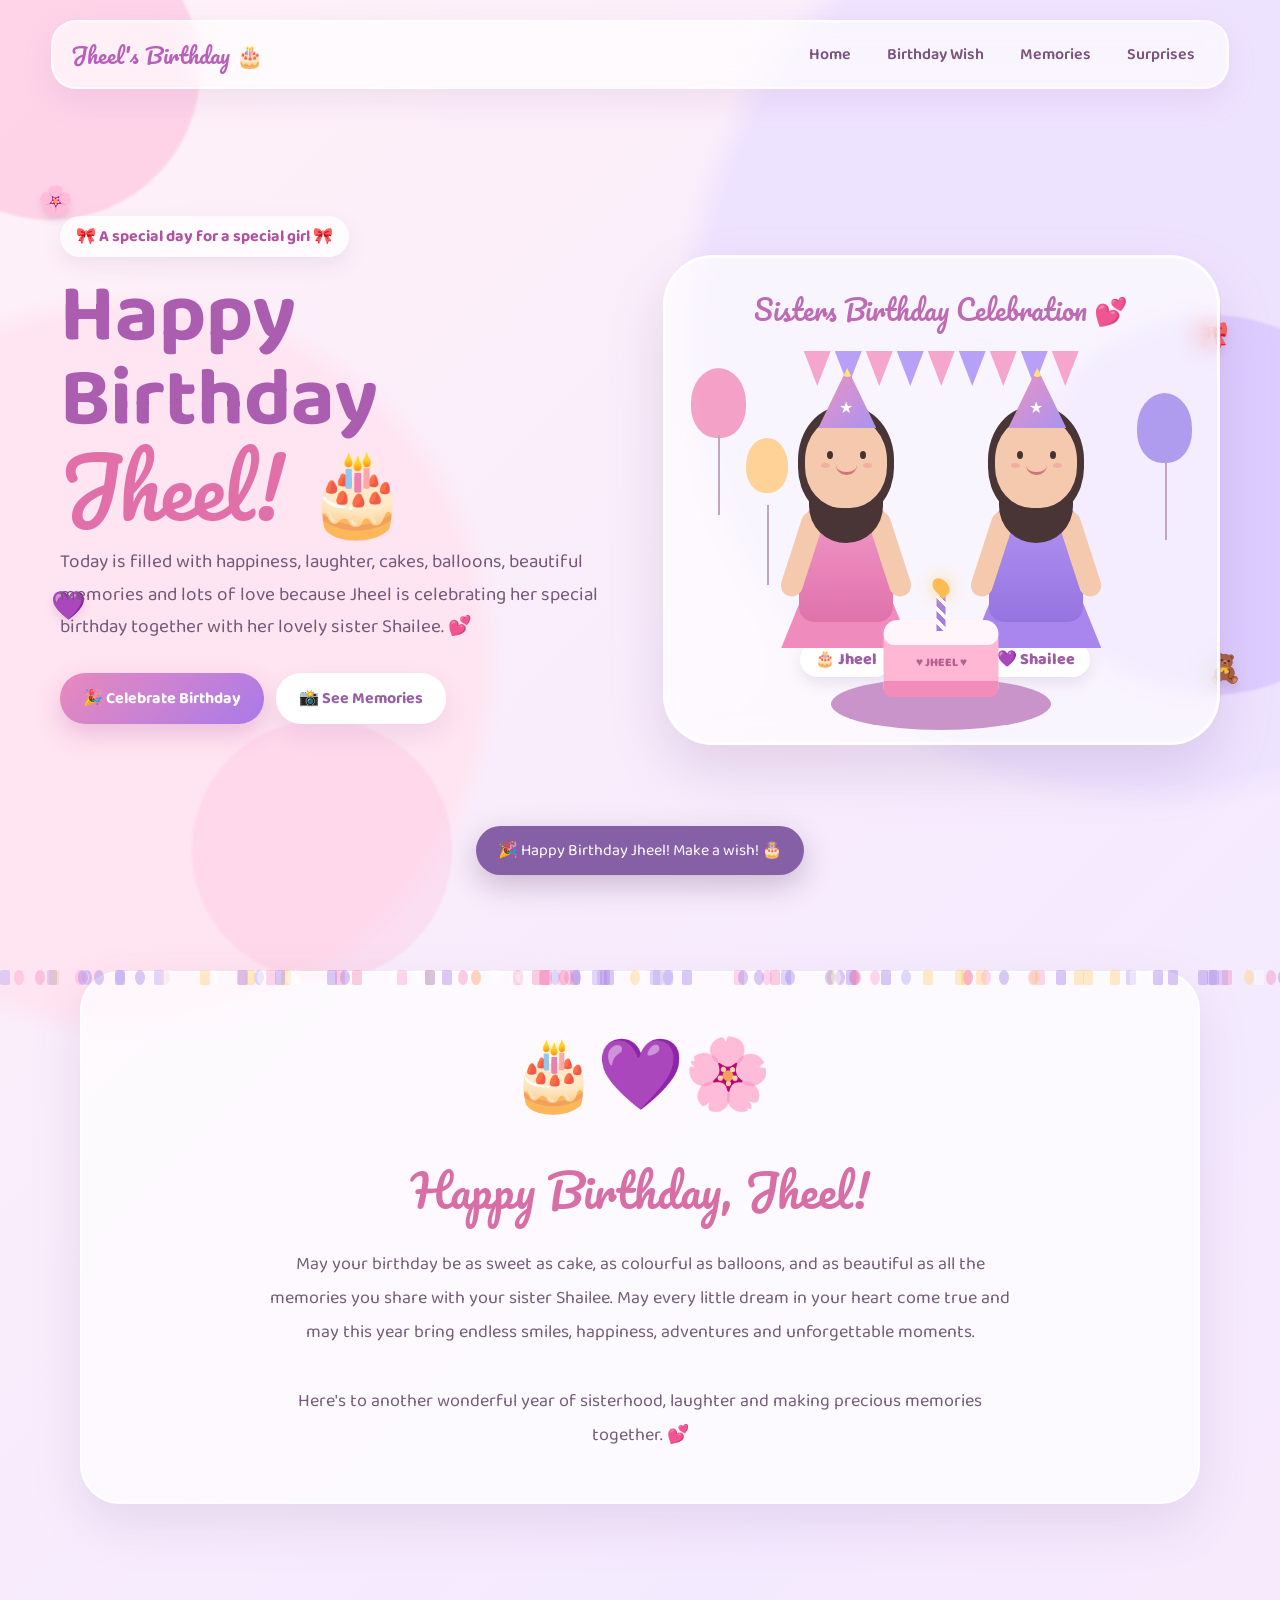
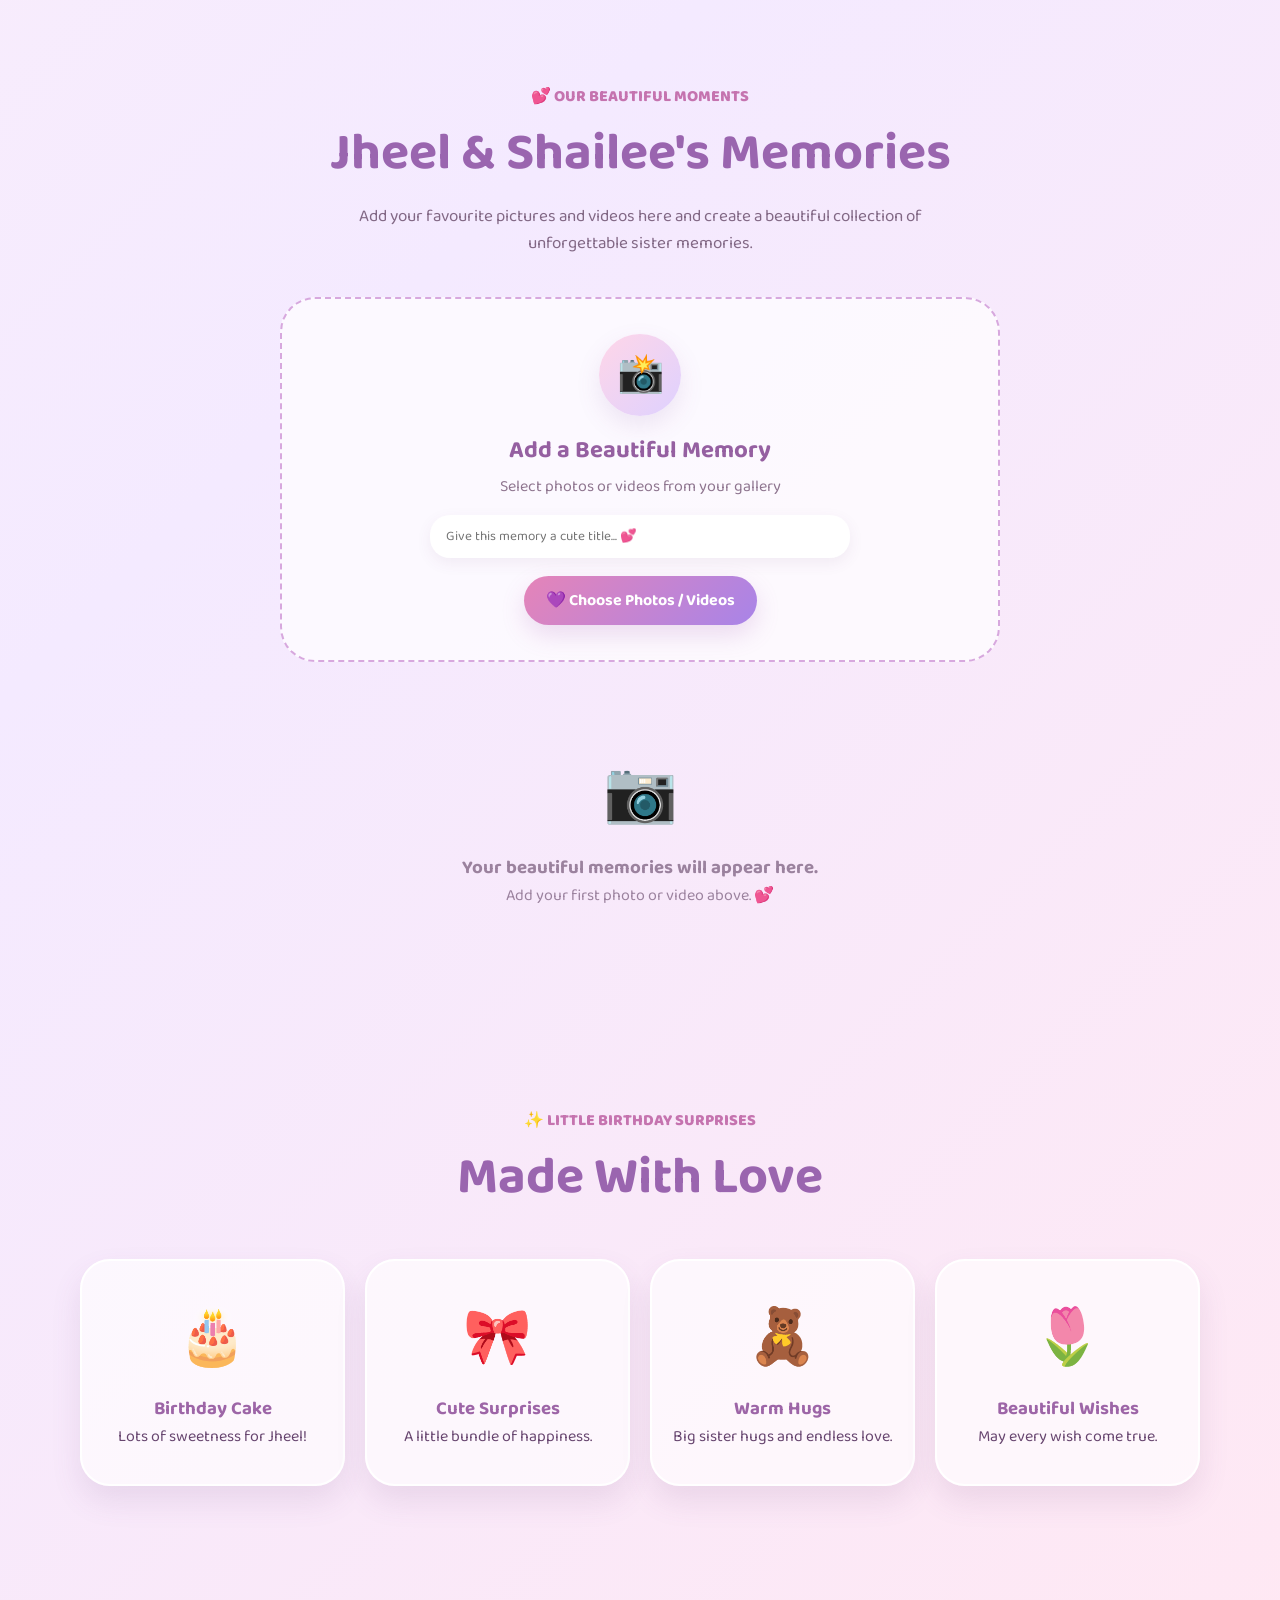
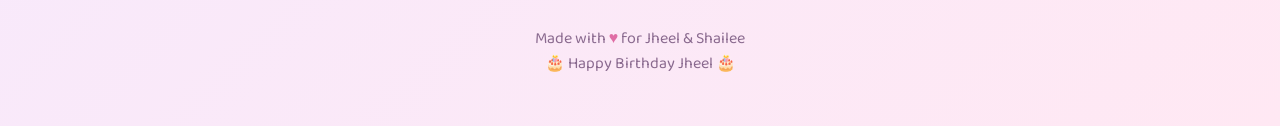
==== commit d87423dc: "Update index.html" ====
--- a/index.html
+++ b/index.html
@@ -4,10 +4,7 @@
   <meta charset="UTF-8" />
   <meta name="viewport" content="width=device-width, initial-scale=1.0" />
 
-  <title>Jheel & Shailee's Birthday Celebration 💕</title>
-
-  <link rel="preconnect" href="https://fonts.googleapis.com">
-  <link rel="preconnect" href="https://fonts.gstatic.com" crossorigin>
+  <title>Happy Birthday Jheel 💜</title>
 
   <link
     href="https://fonts.googleapis.com/css2?family=Baloo+2:wght@400;500;600;700;800&family=Pacifico&display=swap"
@@ -15,6 +12,9 @@
   />
 
   <style>
+    /* ===========================
+       GLOBAL
+    ============================ */
 
     * {
       margin: 0;
@@ -22,2872 +22,2193 @@
       box-sizing: border-box;
     }
 
-    :root {
-      --pink: #ffb6d9;
-      --light-pink: #ffe4f0;
-      --purple: #c9a7ff;
-      --light-purple: #eee2ff;
-      --dark-purple: #855da6;
-      --dark-pink: #d86da9;
-      --text: #664b72;
-      --white: #ffffff;
-    }
-
     html {
       scroll-behavior: smooth;
     }
 
     body {
       font-family: "Baloo 2", cursive;
-      color: var(--text);
+      background:
+        radial-gradient(circle at 10% 20%, #ffe4f1 0 12%, transparent 13%),
+        radial-gradient(circle at 90% 10%, #eee3ff 0 14%, transparent 15%),
+        linear-gradient(135deg, #fff1f7, #f4eaff, #ffe8f3);
+      min-height: 100vh;
       overflow-x: hidden;
-
-      background:
-        radial-gradient(circle at 10% 10%, #fff4fa, transparent 25%),
-        radial-gradient(circle at 90% 30%, #f1e7ff, transparent 30%),
-        linear-gradient(
-          135deg,
-          #ffe6f1,
-          #eee1ff,
-          #ffdeed
-        );
-    }
-
-    /* ===================================
-       NAVBAR
-    =================================== */
+      color: #67456f;
+    }
+
+    button,
+    input,
+    textarea {
+      font-family: inherit;
+    }
+
+    button {
+      cursor: pointer;
+    }
+
+    section {
+      position: relative;
+      z-index: 2;
+    }
+
+    /* ===========================
+       BACKGROUND BLOBS
+    ============================ */
+
+    .blob {
+      position: fixed;
+      border-radius: 50%;
+      filter: blur(1px);
+      opacity: 0.35;
+      z-index: -2;
+      animation: blobFloat 10s ease-in-out infinite alternate;
+    }
+
+    .blob1 {
+      width: 300px;
+      height: 300px;
+      background: #ff9fca;
+      top: -80px;
+      left: -100px;
+    }
+
+    .blob2 {
+      width: 380px;
+      height: 380px;
+      background: #bca3ff;
+      right: -120px;
+      top: 35%;
+      animation-delay: 2s;
+    }
+
+    .blob3 {
+      width: 260px;
+      height: 260px;
+      background: #ffc2e0;
+      bottom: -80px;
+      left: 15%;
+      animation-delay: 4s;
+    }
+
+    @keyframes blobFloat {
+      from {
+        transform: translateY(0) scale(1);
+      }
+      to {
+        transform: translateY(30px) scale(1.08);
+      }
+    }
+
+    /* ===========================
+       NAVIGATION
+    ============================ */
 
     nav {
-      position: fixed;
-      top: 0;
-      left: 0;
-
-      width: 100%;
-      height: 70px;
-
+      width: min(1180px, 92%);
+      margin: 20px auto 0;
+      padding: 12px 18px;
+      background: rgba(255, 255, 255, 0.65);
+      backdrop-filter: blur(15px);
+      border: 2px solid rgba(255, 255, 255, 0.7);
+      border-radius: 25px;
       display: flex;
       align-items: center;
       justify-content: space-between;
-
-      padding: 0 8%;
-
-      background: rgba(255,255,255,0.75);
-      backdrop-filter: blur(15px);
-
-      box-shadow:
-        0 6px 25px rgba(111,66,136,0.08);
-
-      z-index: 1000;
+      gap: 20px;
+      box-shadow: 0 12px 30px rgba(160, 100, 170, 0.12);
+      position: relative;
+      z-index: 50;
     }
 
     .logo {
       font-family: "Pacifico", cursive;
-      color: #b966ad;
-      font-size: 1.4rem;
-    }
-
-    nav ul {
-      list-style: none;
-
+      font-size: 22px;
+      color: #b75fb9;
+      white-space: nowrap;
+    }
+
+    .nav-links {
       display: flex;
-      gap: 25px;
-    }
-
-    nav a {
+      align-items: center;
+      gap: 8px;
+      flex-wrap: wrap;
+    }
+
+    .nav-links a {
       text-decoration: none;
-      color: #72527f;
-
+      color: #78547e;
+      padding: 8px 14px;
+      border-radius: 20px;
+      font-weight: 600;
+      transition: 0.25s;
+    }
+
+    .nav-links a:hover {
+      background: #f7dff2;
+      color: #a34aa7;
+    }
+
+    /* ===========================
+       HERO
+    ============================ */
+
+    .hero {
+      min-height: 88vh;
+      width: min(1200px, 94%);
+      margin: 0 auto;
+      display: grid;
+      grid-template-columns: 1fr 1fr;
+      align-items: center;
+      gap: 45px;
+      padding: 50px 20px 80px;
+    }
+
+    .hero-content {
+      position: relative;
+    }
+
+    .small-badge {
+      width: max-content;
+      padding: 8px 16px;
+      border-radius: 30px;
+      background: rgba(255, 255, 255, 0.74);
+      box-shadow: 0 8px 20px rgba(160, 110, 175, 0.12);
+      color: #b052a1;
       font-weight: 700;
-    }
-
-    nav a:hover {
-      color: #e178b5;
-    }
-
-    /* ===================================
-       COMMON
-    =================================== */
-
-    section {
-      padding: 85px 8%;
-    }
-
-    .section-title {
-      text-align: center;
-
+      margin-bottom: 18px;
+    }
+
+    .hero h1 {
+      font-size: clamp(45px, 7vw, 82px);
+      line-height: 1.03;
+      color: #ab5eb0;
+      margin-bottom: 18px;
+    }
+
+    .hero h1 span {
+      display: block;
       font-family: "Pacifico", cursive;
-
-      color: #9e68bc;
-
-      font-size:
-        clamp(2.2rem, 5vw, 3.6rem);
-
-      margin-bottom: 12px;
-    }
-
-    .section-description {
-      max-width: 720px;
-
-      margin:
-        0 auto 45px;
-
-      text-align: center;
-
-      font-size: 1.1rem;
-      line-height: 1.75;
+      color: #e270a8;
+      font-weight: 400;
+    }
+
+    .hero p {
+      max-width: 620px;
+      font-size: 19px;
+      line-height: 1.7;
+      color: #765878;
+    }
+
+    .hero-buttons {
+      display: flex;
+      flex-wrap: wrap;
+      gap: 12px;
+      margin-top: 30px;
     }
 
     .btn {
       border: none;
-
+      padding: 13px 23px;
+      border-radius: 25px;
+      font-size: 16px;
+      font-weight: 700;
+      transition: transform 0.25s, box-shadow 0.25s;
+    }
+
+    .btn:hover {
+      transform: translateY(-4px);
+    }
+
+    .primary-btn {
+      background: linear-gradient(135deg, #e989bd, #a97aea);
+      color: white;
+      box-shadow: 0 10px 25px rgba(191, 100, 173, 0.3);
+    }
+
+    .secondary-btn {
+      color: #985fa3;
+      background: white;
+      box-shadow: 0 10px 25px rgba(130, 90, 160, 0.12);
+    }
+
+    /* ===========================
+       SISTER CHARACTER SCENE
+    ============================ */
+
+    .scene {
+      position: relative;
+      min-height: 550px;
+      display: flex;
+      justify-content: center;
+      align-items: flex-end;
+    }
+
+    .scene-card {
+      width: 100%;
+      min-height: 490px;
+      background: rgba(255, 255, 255, 0.64);
+      backdrop-filter: blur(12px);
+      border: 3px solid rgba(255, 255, 255, 0.9);
       border-radius: 50px;
-
-      padding:
-        14px 27px;
-
-      font-family: inherit;
-      font-size: 1rem;
-      font-weight: 700;
-
-      cursor: pointer;
-
-      transition:
-        transform .25s ease,
-        box-shadow .25s ease;
-    }
-
-    .primary-btn {
-      color: white;
-
-      background:
-        linear-gradient(
-          135deg,
-          #ee85bc,
-          #a984dd
-        );
-
-      box-shadow:
-        0 12px 28px
-        rgba(154,95,182,.3);
-    }
-
-    .primary-btn:hover {
-      transform:
-        translateY(-4px)
-        scale(1.03);
-    }
-
-    /* ===================================
-       HERO
-    =================================== */
-
-    .hero {
-      min-height: 100vh;
-
-      padding-top: 110px;
-
+      position: relative;
+      overflow: hidden;
+      box-shadow: 0 25px 55px rgba(142, 93, 154, 0.2);
+    }
+
+    .party-title {
+      text-align: center;
+      padding-top: 28px;
+      font-family: "Pacifico", cursive;
+      color: #bd6bb3;
+      font-size: 27px;
+    }
+
+    .banner {
       display: flex;
-      align-items: center;
       justify-content: center;
-    }
-
-    .hero-card {
+      gap: 4px;
+      margin-top: 18px;
+    }
+
+    .banner span {
+      width: 27px;
+      height: 35px;
+      clip-path: polygon(0 0, 100% 0, 50% 100%);
+    }
+
+    .banner span:nth-child(odd) {
+      background: #f4a6cc;
+    }
+
+    .banner span:nth-child(even) {
+      background: #b8a0f6;
+    }
+
+    .characters {
+      position: absolute;
+      left: 0;
+      right: 0;
+      bottom: 65px;
+      display: flex;
+      justify-content: center;
+      align-items: flex-end;
+      gap: 40px;
+    }
+
+    .character-box {
+      text-align: center;
       position: relative;
-
-      width:
-        min(1200px, 100%);
-
-      min-height: 620px;
-
-      overflow: hidden;
-
-      display: grid;
-      grid-template-columns:
-        1fr 1fr;
-
-      align-items: center;
-
-      gap: 20px;
-
-      padding: 50px;
-
-      border-radius: 45px;
-
-      border:
-        2px solid
-        rgba(255,255,255,.8);
-
-      background:
-        rgba(255,255,255,.55);
-
-      backdrop-filter:
-        blur(18px);
-
-      box-shadow:
-        0 30px 70px
-        rgba(121,74,145,.18);
-    }
-
-    .hero-card::before {
-      content: "";
-
-      position: absolute;
-
-      width: 420px;
-      height: 420px;
-
-      border-radius: 50%;
-
-      background:
-        rgba(215,178,255,.28);
-
-      right: -150px;
-      top: -150px;
-    }
-
-    .hero-card::after {
-      content: "";
-
-      position: absolute;
-
-      width: 330px;
-      height: 330px;
-
-      border-radius: 50%;
-
-      background:
-        rgba(255,188,219,.32);
-
-      left: -150px;
-      bottom: -170px;
-    }
-
-    .hero-content {
+    }
+
+    .character {
       position: relative;
-      z-index: 5;
-    }
-
-    .mini-title {
-      display: inline-block;
-
-      padding:
-        8px 17px;
-
-      margin-bottom: 20px;
-
-      border-radius: 40px;
-
-      background: white;
-
-      color: #ca68aa;
-
-      font-weight: 700;
-
-      box-shadow:
-        0 7px 22px
-        rgba(101,61,122,.12);
-    }
-
-    .hero h1 {
-      font-size:
-        clamp(3rem,6vw,5.5rem);
-
-      line-height: 1;
-
-      color: #8c62b1;
-
-      margin-bottom: 20px;
-    }
-
-    .hero h1 span {
-      font-family:
-        "Pacifico", cursive;
-
-      color: #e975b1;
-
-      font-weight: 400;
-    }
-
-    .hero-text {
-      max-width: 520px;
-
-      margin-bottom: 30px;
-
-      font-size: 1.16rem;
-      line-height: 1.7;
-    }
-
-    /* ===================================
-       TWO SISTERS
-    =================================== */
-
-    .characters-area {
-      position: relative;
-
-      z-index: 5;
-
-      min-height: 500px;
-
-      display: flex;
-      align-items: flex-end;
-      justify-content: center;
-
-      gap: 10px;
-    }
-
-    .girl-card {
-      position: relative;
-
-      width: 210px;
-
-      text-align: center;
-    }
-
-    .girl {
-      position: relative;
-
-      height: 390px;
+      width: 150px;
+      height: 270px;
+    }
+
+    .head {
+      width: 82px;
+      height: 92px;
+      border-radius: 48% 48% 45% 45%;
+      background: #f5c9ad;
+      position: absolute;
+      top: 52px;
+      left: 34px;
+      z-index: 4;
     }
 
     .hair {
       position: absolute;
-
-      top: 22px;
-      left: 48px;
-
-      width: 118px;
-      height: 150px;
-
-      border-radius:
-        55px 55px 65px 65px;
-
-      background: #513744;
-
-      z-index: 2;
-    }
-
-    .hair::before,
+      width: 96px;
+      height: 112px;
+      top: 42px;
+      left: 27px;
+      background: #493536;
+      border-radius: 48% 48% 45% 45%;
+      z-index: 3;
+    }
+
     .hair::after {
       content: "";
-
-      position: absolute;
-
-      top: 52px;
-
-      width: 34px;
-      height: 145px;
-
-      border-radius: 30px;
-
-      background: #513744;
-    }
-
-    .hair::before {
-      left: -3px;
-      transform: rotate(6deg);
-    }
-
-    .hair::after {
-      right: -3px;
-      transform: rotate(-6deg);
-    }
-
-    .head {
-      position: absolute;
-
-      top: 40px;
-      left: 62px;
-
-      width: 90px;
-      height: 105px;
-
-      border-radius:
-        45% 45% 48% 48%;
-
-      background: #ffd5bf;
-
-      z-index: 4;
-    }
-
-    .front-hair {
-      position: absolute;
-
-      top: 23px;
-      left: 61px;
-
-      width: 92px;
-      height: 45px;
-
+      position: absolute;
+      width: 74px;
+      height: 55px;
+      background: #493536;
+      bottom: -25px;
+      left: 11px;
+      border-radius: 0 0 45px 45px;
+    }
+
+    .face {
+      position: absolute;
+      z-index: 5;
+      top: 82px;
+      left: 52px;
+      width: 47px;
+      height: 40px;
+    }
+
+    .eye {
+      position: absolute;
+      width: 6px;
+      height: 8px;
+      background: #443132;
+      border-radius: 50%;
+      top: 5px;
+    }
+
+    .eye.left {
+      left: 4px;
+    }
+
+    .eye.right {
+      right: 4px;
+    }
+
+    .smile {
+      width: 21px;
+      height: 10px;
+      border-bottom: 3px solid #d1737c;
+      border-radius: 0 0 20px 20px;
+      position: absolute;
+      left: 13px;
+      top: 19px;
+    }
+
+    .blush {
+      position: absolute;
+      width: 9px;
+      height: 5px;
+      background: #ef9e9f;
+      border-radius: 50%;
+      top: 17px;
+      opacity: 0.6;
+    }
+
+    .blush.left {
+      left: -2px;
+    }
+
+    .blush.right {
+      right: -2px;
+    }
+
+    .body {
+      position: absolute;
+      width: 94px;
+      height: 125px;
+      border-radius: 40px 40px 15px 15px;
+      left: 28px;
+      top: 133px;
+      z-index: 2;
+    }
+
+    .jheel .body {
+      background: linear-gradient(#f59bc8, #df72ac);
+    }
+
+    .shailee .body {
+      background: linear-gradient(#b695f5, #9574e0);
+    }
+
+    .dress-bottom {
+      position: absolute;
+      width: 130px;
+      height: 90px;
+      left: 10px;
+      top: 194px;
+      clip-path: polygon(28% 0, 72% 0, 100% 100%, 0 100%);
+      z-index: 1;
+    }
+
+    .jheel .dress-bottom {
+      background: #f08cbd;
+    }
+
+    .shailee .dress-bottom {
+      background: #a886ed;
+    }
+
+    .arm {
+      position: absolute;
+      width: 22px;
+      height: 88px;
+      background: #f5c9ad;
+      border-radius: 20px;
+      z-index: 2;
+    }
+
+    .arm-left {
+      left: 20px;
+      top: 146px;
+      transform: rotate(18deg);
+    }
+
+    .arm-right {
+      right: 20px;
+      top: 146px;
+      transform: rotate(-18deg);
+    }
+
+    .birthday-hat {
+      position: absolute;
+      top: 4px;
+      left: 47px;
+      width: 58px;
+      height: 60px;
+      background: linear-gradient(135deg, #ef91bf, #a994f0);
+      clip-path: polygon(50% 0%, 100% 100%, 0% 100%);
       z-index: 7;
     }
 
-    .front-hair::before,
-    .front-hair::after {
+    .birthday-hat::before {
       content: "";
-
-      position: absolute;
-
+      width: 13px;
+      height: 13px;
+      position: absolute;
+      background: #ffe27c;
+      border-radius: 50%;
+      left: 23px;
+      top: -4px;
+    }
+
+    .birthday-hat::after {
+      content: "★";
+      color: white;
+      position: absolute;
+      font-size: 16px;
+      top: 28px;
+      left: 21px;
+    }
+
+    .character-name {
+      display: inline-block;
+      margin-top: 8px;
+      background: white;
+      padding: 5px 15px;
+      border-radius: 20px;
+      font-weight: 800;
+      color: #9d5ca3;
+      box-shadow: 0 6px 15px rgba(130, 80, 150, 0.15);
+    }
+
+    .cake-table {
+      position: absolute;
+      bottom: 12px;
+      width: 220px;
+      height: 52px;
+      left: 50%;
+      transform: translateX(-50%);
+      background: #c894ca;
+      border-radius: 50%;
+    }
+
+    .cake {
+      position: absolute;
+      bottom: 45px;
+      left: 50%;
+      transform: translateX(-50%);
+      width: 115px;
+      height: 72px;
+      background: #ffb7d4;
+      border-radius: 15px 15px 8px 8px;
+      border-bottom: 16px solid #f28dbb;
+      z-index: 7;
+    }
+
+    .cake::before {
+      content: "";
+      position: absolute;
+      width: 100%;
+      height: 25px;
+      background: #fff5fb;
+      border-radius: 15px 15px 12px 12px;
+      top: -5px;
+    }
+
+    .cake::after {
+      content: "♥  JHEEL  ♥";
+      position: absolute;
+      width: 100%;
+      top: 28px;
+      text-align: center;
+      font-size: 12px;
+      font-weight: 800;
+      color: #b75f91;
+    }
+
+    .candle {
+      position: absolute;
+      bottom: 111px;
+      left: 50%;
+      transform: translateX(-50%);
+      width: 9px;
+      height: 35px;
+      background: repeating-linear-gradient(
+        45deg,
+        #a77be5,
+        #a77be5 5px,
+        white 5px,
+        white 9px
+      );
+      z-index: 9;
+    }
+
+    .flame {
+      position: absolute;
+      bottom: 145px;
+      left: 50%;
+      transform: translateX(-50%);
+      width: 14px;
+      height: 20px;
+      background: #ffbc55;
+      border-radius: 50% 50% 50% 0;
+      transform: translateX(-50%) rotate(-45deg);
+      box-shadow: 0 0 18px #ffd37b;
+      animation: flame 0.5s ease-in-out infinite alternate;
+      z-index: 10;
+    }
+
+    @keyframes flame {
+      to {
+        transform: translateX(-50%) rotate(-45deg) scale(1.15);
+      }
+    }
+
+    /* ===========================
+       BALLOONS
+    ============================ */
+
+    .balloon {
+      position: absolute;
       width: 55px;
-      height: 40px;
-
-      background: #513744;
-    }
-
-    .front-hair::before {
-      left: -5px;
-
-      border-radius:
-        70% 10% 70% 10%;
-
-      transform:
-        rotate(-7deg);
-    }
-
-    .front-hair::after {
-      right: -5px;
-
-      border-radius:
-        10% 70% 10% 70%;
-
-      transform:
-        rotate(7deg);
-    }
-
-    .eye {
-      position: absolute;
-
-      top: 52px;
-
-      width: 8px;
-      height: 10px;
-
+      height: 70px;
+      border-radius: 50% 50% 45% 45%;
+      opacity: 0.9;
+      animation: balloonMove 3s ease-in-out infinite alternate;
+    }
+
+    .balloon::after {
+      content: "";
+      position: absolute;
+      width: 2px;
+      height: 80px;
+      background: #b99eb3;
+      left: 50%;
+      top: 67px;
+    }
+
+    .balloon1 {
+      background: #f398c3;
+      left: 25px;
+      top: 110px;
+    }
+
+    .balloon2 {
+      background: #a993ee;
+      right: 25px;
+      top: 135px;
+      animation-delay: 0.7s;
+    }
+
+    .balloon3 {
+      width: 42px;
+      height: 55px;
+      background: #ffcf8c;
+      left: 80px;
+      top: 180px;
+      animation-delay: 1.3s;
+    }
+
+    @keyframes balloonMove {
+      to {
+        transform: translateY(-18px) rotate(3deg);
+      }
+    }
+
+    /* ===========================
+       FLOATING STICKERS
+    ============================ */
+
+    .floating-stickers span {
+      position: absolute;
+      font-size: 28px;
+      animation: stickerFloat 4s ease-in-out infinite alternate;
+      filter: drop-shadow(0 5px 4px rgba(90, 40, 90, 0.12));
+    }
+
+    .sticker1 {
+      top: 20%;
+      left: 3%;
+    }
+
+    .sticker2 {
+      top: 35%;
+      right: 4%;
+      animation-delay: 1s !important;
+    }
+
+    .sticker3 {
+      top: 65%;
+      left: 4%;
+      animation-delay: 2s !important;
+    }
+
+    .sticker4 {
+      top: 72%;
+      right: 3%;
+      animation-delay: 0.5s !important;
+    }
+
+    @keyframes stickerFloat {
+      from {
+        transform: translateY(0) rotate(-6deg);
+      }
+      to {
+        transform: translateY(-18px) rotate(6deg);
+      }
+    }
+
+    /* ===========================
+       SECTION GENERAL
+    ============================ */
+
+    .section-container {
+      width: min(1120px, 92%);
+      margin: auto;
+    }
+
+    .section-heading {
+      text-align: center;
+      margin-bottom: 40px;
+    }
+
+    .section-heading small {
+      color: #c573af;
+      font-weight: 800;
+      font-size: 16px;
+    }
+
+    .section-heading h2 {
+      font-size: clamp(34px, 5vw, 52px);
+      color: #9a65af;
+      margin-top: 3px;
+    }
+
+    .section-heading p {
+      max-width: 600px;
+      margin: 8px auto 0;
+      color: #826885;
+      font-size: 17px;
+    }
+
+    /* ===========================
+       BIRTHDAY MESSAGE
+    ============================ */
+
+    .birthday-message {
+      padding: 90px 0;
+    }
+
+    .message-card {
+      background: rgba(255, 255, 255, 0.7);
+      border: 2px solid white;
+      border-radius: 40px;
+      padding: 50px;
+      text-align: center;
+      position: relative;
+      box-shadow: 0 20px 50px rgba(137, 93, 149, 0.15);
+    }
+
+    .message-card .big-icon {
+      font-size: 70px;
+      margin-bottom: 15px;
+    }
+
+    .message-card h2 {
+      font-family: "Pacifico", cursive;
+      color: #d76fa6;
+      font-size: clamp(30px, 5vw, 45px);
+      font-weight: normal;
+    }
+
+    .message-card p {
+      max-width: 750px;
+      margin: 18px auto 0;
+      font-size: 18px;
+      line-height: 1.9;
+      color: #755d79;
+    }
+
+    /* ===========================
+       MEMORIES
+    ============================ */
+
+    .memories-section {
+      padding: 90px 0;
+    }
+
+    .memory-upload {
+      max-width: 720px;
+      margin: 0 auto 45px;
+      background: rgba(255, 255, 255, 0.7);
+      border: 2px dashed #d7a8de;
+      padding: 35px 25px;
+      border-radius: 35px;
+      text-align: center;
+      transition: 0.3s;
+    }
+
+    .memory-upload.dragover {
+      transform: scale(1.02);
+      background: #fff;
+      border-color: #d767a8;
+    }
+
+    .upload-icon {
+      width: 82px;
+      height: 82px;
+      display: grid;
+      place-items: center;
+      margin: auto;
       border-radius: 50%;
-
-      background: #46323e;
-    }
-
-    .eye.left {
-      left: 22px;
-    }
-
-    .eye.right {
-      right: 22px;
-    }
-
-    .blush {
-      position: absolute;
-
-      top: 70px;
-
-      width: 15px;
-      height: 7px;
-
-      border-radius: 50%;
-
-      background:
-        rgba(255,111,150,.45);
-    }
-
-    .blush.left {
-      left: 10px;
-    }
-
-    .blush.right {
-      right: 10px;
-    }
-
-    .smile {
-      position: absolute;
-
-      left: 33px;
-      top: 74px;
-
-      width: 24px;
-      height: 12px;
-
-      border-bottom:
-        3px solid #ae5e78;
-
-      border-radius:
-        0 0 30px 30px;
-    }
-
-    .neck {
-      position: absolute;
-
-      top: 133px;
-      left: 92px;
-
-      width: 30px;
-      height: 35px;
-
-      background: #ffd5bf;
-
-      z-index: 3;
-    }
-
-    .dress {
-      position: absolute;
-
-      top: 155px;
-      left: 53px;
-
-      width: 108px;
-      height: 200px;
-
-      clip-path:
-        polygon(
-          30% 0,
-          70% 0,
-          100% 100%,
-          0 100%
-        );
-
-      border-radius: 30px;
-
-      background:
-        linear-gradient(
-          #e5baff,
-          #bd88e7
-        );
-
-      z-index: 3;
-    }
-
-    .jheel .dress {
-      background:
-        linear-gradient(
-          #ffc1dd,
-          #ea87ba
-        );
-    }
-
-    .belt {
-      position: absolute;
-
-      top: 225px;
-      left: 66px;
-
-      width: 83px;
-      height: 10px;
-
-      background: white;
-
-      border-radius: 10px;
-
-      z-index: 6;
-    }
-
-    .arm {
-      position: absolute;
-
-      top: 170px;
-
-      width: 25px;
-      height: 125px;
-
-      border-radius: 30px;
-
-      background: #ffd5bf;
-
-      z-index: 2;
-    }
-
-    .arm.left {
-      left: 39px;
-      transform: rotate(12deg);
-    }
-
-    .arm.right {
-      right: 39px;
-      transform: rotate(-12deg);
-    }
-
-    .leg {
-      position: absolute;
-
-      top: 335px;
-
-      width: 25px;
-      height: 80px;
-
-      background: #ffd5bf;
-
-      z-index: 2;
-    }
-
-    .leg.left {
-      left: 74px;
-    }
-
-    .leg.right {
-      right: 74px;
-    }
-
-    .shoe {
-      position: absolute;
-
-      top: 403px;
-
-      width: 42px;
-      height: 18px;
-
-      border-radius:
-        50% 50% 40% 40%;
-
-      background: #8861ad;
-
-      z-index: 5;
-    }
-
-    .shoe.left {
-      left: 59px;
-    }
-
-    .shoe.right {
-      right: 59px;
-    }
-
-    .girl-name {
-      position: relative;
-
-      z-index: 10;
-
-      display: inline-block;
-
-      margin-top: 5px;
-
-      padding:
-        7px 18px;
-
-      border-radius: 20px;
-
-      background:
-        rgba(255,255,255,.9);
-
-      box-shadow:
-        0 8px 20px
-        rgba(90,53,105,.15);
-
-      font-weight: 800;
-    }
-
-    /* ===================================
-       BOUQUET
-    =================================== */
-
-    .bouquet {
-      position: absolute;
-
-      top: 210px;
-      left: 2px;
-
-      z-index: 20;
-
-      font-size: 37px;
-
-      transform:
-        rotate(-12deg);
-    }
-
-    /* ===================================
-       CAKE
-    =================================== */
-
-    .cake {
-      position: absolute;
-
-      left: 50%;
-      bottom: 10px;
-
-      transform:
-        translateX(-50%);
-
-      z-index: 30;
-
-      text-align: center;
-    }
-
-    .candles {
+      font-size: 38px;
+      background: linear-gradient(135deg, #ffd6e8, #ded1ff);
+      box-shadow: 0 10px 25px rgba(130, 90, 160, 0.13);
+    }
+
+    .memory-upload h3 {
+      color: #9560a1;
+      margin: 15px 0 4px;
       font-size: 24px;
-
-      margin-bottom: -8px;
-    }
-
-    .cake-top {
-      width: 130px;
-      height: 42px;
-
-      border-radius:
-        24px 24px 10px 10px;
-
-      border-bottom:
-        6px solid white;
-
-      background: #ffc4df;
-    }
-
-    .cake-bottom {
-      width: 155px;
-      height: 65px;
-
-      margin-left: -12px;
-
-      display: flex;
-      align-items: center;
-      justify-content: center;
-
-      border-radius:
-        10px 10px 18px 18px;
-
-      background:
-        linear-gradient(
-          #ccb0ff,
-          #b28be0
-        );
-
-      color: white;
-
-      font-weight: 700;
-    }
-
-    /* ===================================
-       FLOATING STICKERS
-    =================================== */
-
-    .floating {
-      position: fixed;
-
-      z-index: -1;
-
-      animation:
-        floating 6s
-        ease-in-out infinite;
-
-      user-select: none;
-
-      opacity: .85;
-    }
-
-    .float1 {
-      left: 2%;
-      top: 15%;
-
-      font-size: 50px;
-    }
-
-    .float2 {
-      right: 3%;
-      top: 30%;
-
-      font-size: 54px;
-    }
-
-    .float3 {
-      left: 3%;
-      bottom: 10%;
-
-      font-size: 45px;
-    }
-
-    .float4 {
-      right: 5%;
-      bottom: 14%;
-
-      font-size: 50px;
-    }
-
-    .float5 {
-      left: 1%;
-      top: 57%;
-
-      font-size: 35px;
-    }
-
-    @keyframes floating {
-
-      0%,
-      100% {
-        transform:
-          translateY(0)
-          rotate(-5deg);
-      }
-
-      50% {
-        transform:
-          translateY(-20px)
-          rotate(6deg);
-      }
-
-    }
-
-    /* ===================================
-       SISTERS CELEBRATION
-    =================================== */
-
-    .celebration-card {
-      max-width: 950px;
-
-      margin: auto;
-
-      padding: 45px;
-
-      text-align: center;
-
-      border-radius: 35px;
-
-      background:
-        rgba(255,255,255,.65);
-
-      border:
-        2px solid
-        rgba(255,255,255,.75);
-
-      box-shadow:
-        0 18px 50px
-        rgba(102,72,128,.13);
-    }
-
-    .celebration-icons {
-      font-size: 50px;
-
-      margin-bottom: 15px;
-    }
-
-    .celebration-card h3 {
-      font-size: 1.8rem;
-
-      color: #9964b5;
-
-      margin-bottom: 15px;
-    }
-
-    .celebration-card p {
-      font-size: 1.15rem;
-
-      line-height: 1.9;
-    }
-
-    .sister-badges {
-      display: flex;
-
-      justify-content: center;
-
-      flex-wrap: wrap;
-
-      gap: 20px;
-
-      margin-top: 30px;
-    }
-
-    .sister-badge {
-      padding:
-        15px 24px;
-
-      border-radius: 25px;
-
-      background:
-        linear-gradient(
-          135deg,
-          #ffe0ee,
-          #ebe0ff
-        );
-
-      font-weight: 700;
-    }
-
-    /* ===================================
-       MAKE A WISH
-    =================================== */
-
-    .wish-container {
-      max-width: 900px;
-
-      margin: auto;
-
-      padding: 50px 30px;
-
-      text-align: center;
-
-      border-radius: 40px;
-
-      background:
-        linear-gradient(
-          145deg,
-          rgba(255,226,241,.85),
-          rgba(235,224,255,.85)
-        );
-
-      box-shadow:
-        0 20px 55px
-        rgba(104,65,132,.15);
-    }
-
-    .wish-cake {
-      font-size: 80px;
-
-      animation:
-        cakeBounce 2s
-        ease-in-out infinite;
-    }
-
-    @keyframes cakeBounce {
-
-      0%,
-      100% {
-        transform:
-          translateY(0);
-      }
-
-      50% {
-        transform:
-          translateY(-8px);
-      }
-
-    }
-
-    .wish-container h3 {
-      margin:
-        10px 0 15px;
-
-      color: #9b67b9;
-
-      font-size: 2rem;
-    }
-
-    .wish-container p {
-      max-width: 620px;
-
-      margin:
-        0 auto 25px;
-
-      font-size: 1.08rem;
-      line-height: 1.7;
-    }
-
-    .wish-input {
-      width:
-        min(600px,100%);
-
-      padding:
-        15px 20px;
-
-      border:
-        2px solid #dcbcec;
-
-      border-radius: 30px;
-
-      background:
-        rgba(255,255,255,.8);
-
-      outline: none;
-
-      font-family: inherit;
-
-      font-size: 1rem;
-
-      color: #73557e;
-
-      margin-bottom: 18px;
-    }
-
-    .wish-input:focus {
-      border-color: #bd87d9;
-    }
-
-    .wish-result {
-      min-height: 35px;
-
-      margin-top: 25px;
-
-      font-weight: 700;
-
-      color: #ba5594;
-
-      font-size: 1.15rem;
-    }
-
-    /* ===================================
-       GIFTS
-    =================================== */
-
-    .gift-grid {
-      width:
-        min(1050px,100%);
-
-      margin: auto;
-
-      display: grid;
-
-      grid-template-columns:
-        repeat(
-          auto-fit,
-          minmax(220px,1fr)
-        );
-
-      gap: 25px;
-    }
-
-    .gift-card {
-      min-height: 280px;
-
-      position: relative;
-
-      padding: 30px 20px;
-
-      text-align: center;
-
-      border-radius: 30px;
-
-      background:
-        rgba(255,255,255,.68);
-
-      border:
-        2px solid
-        rgba(255,255,255,.8);
-
-      box-shadow:
-        0 15px 40px
-        rgba(99,65,119,.13);
-
-      cursor: pointer;
-
-      transition:
-        transform .3s ease,
-        box-shadow .3s ease;
-    }
-
-    .gift-card:hover {
-      transform:
-        translateY(-8px)
-        rotate(-1deg);
-
-      box-shadow:
-        0 22px 50px
-        rgba(99,65,119,.2);
-    }
-
-    .gift-box {
-      font-size: 85px;
-
-      display: block;
-
-      transition:
-        transform .3s ease;
-    }
-
-    .gift-card:hover
-    .gift-box {
-      transform:
-        scale(1.12)
-        rotate(5deg);
-    }
-
-    .gift-card h3 {
-      color: #9b64b5;
-
-      margin:
-        5px 0 8px;
-    }
-
-    .gift-message {
-      margin-top: 12px;
-
-      min-height: 45px;
-
-      color: #cc649f;
-
-      font-weight: 700;
-    }
-
-    /* ===================================
-       MEMORIES
-    =================================== */
-
-    .memory-wrapper {
-      width:
-        min(1150px,100%);
-
-      margin: auto;
-    }
-
-    .upload-box {
-      padding:
-        45px 25px;
-
-      text-align: center;
-
-      border:
-        3px dashed #d6a8e8;
-
-      border-radius: 32px;
-
-      background:
-        rgba(255,255,255,.55);
-
-      margin-bottom: 40px;
-
-      transition:
-        transform .3s ease;
-    }
-
-    .upload-box:hover {
-      transform:
-        translateY(-4px);
-    }
-
-    .upload-icon {
-      font-size: 58px;
-    }
-
-    .upload-box h3 {
-      margin-top: 7px;
-
-      color: #9767b2;
-
-      font-size: 1.6rem;
-    }
-
-    .upload-box p {
-      margin:
-        6px 0 20px;
+    }
+
+    .memory-upload p {
+      color: #8e758f;
     }
 
     #memoryInput {
       display: none;
     }
 
+    .upload-btn {
+      display: inline-block;
+      margin-top: 18px;
+      background: linear-gradient(135deg, #e584b8, #a884e8);
+      color: white;
+      font-weight: 700;
+      padding: 12px 22px;
+      border-radius: 25px;
+      cursor: pointer;
+      box-shadow: 0 10px 25px rgba(167, 95, 178, 0.2);
+      transition: 0.25s;
+    }
+
+    .upload-btn:hover {
+      transform: translateY(-3px);
+    }
+
+    .memory-title-input {
+      border: none;
+      outline: none;
+      width: min(420px, 100%);
+      margin-top: 16px;
+      background: white;
+      padding: 11px 16px;
+      border-radius: 20px;
+      color: #735676;
+      box-shadow: 0 5px 15px rgba(100, 70, 120, 0.08);
+    }
+
     .memory-grid {
       display: grid;
-
-      grid-template-columns:
-        repeat(
-          auto-fit,
-          minmax(230px,1fr)
-        );
-
-      gap: 25px;
+      grid-template-columns: repeat(3, 1fr);
+      gap: 22px;
     }
 
     .memory-card {
       position: relative;
-
+      border-radius: 25px;
+      background: white;
       overflow: hidden;
-
-      padding: 12px;
-
-      border-radius: 25px;
-
-      background:
-        rgba(255,255,255,.82);
-
-      box-shadow:
-        0 15px 40px
-        rgba(98,65,115,.15);
-    }
-
-    .memory-media {
+      box-shadow: 0 12px 30px rgba(127, 79, 142, 0.15);
+      animation: cardIn 0.45s ease;
+    }
+
+    @keyframes cardIn {
+      from {
+        opacity: 0;
+        transform: translateY(20px) scale(0.95);
+      }
+      to {
+        opacity: 1;
+        transform: translateY(0) scale(1);
+      }
+    }
+
+    .memory-card img,
+    .memory-card video {
       width: 100%;
-      height: 250px;
-
+      height: 260px;
+      object-fit: cover;
       display: block;
-
-      object-fit: cover;
-
-      border-radius: 18px;
-
-      background: #f4eaff;
+      background: #f0e5f1;
     }
 
     .memory-info {
-      padding:
-        12px 5px 3px;
+      padding: 15px 18px 19px;
     }
 
     .memory-info h4 {
-      overflow: hidden;
-
-      white-space: nowrap;
-
-      text-overflow:
-        ellipsis;
-
-      color: #9162ad;
-    }
-
-    .delete-btn {
-      position: absolute;
-
-      right: 20px;
-      top: 20px;
-
-      z-index: 20;
-
-      width: 38px;
-      height: 38px;
-
+      font-size: 18px;
+      color: #9360a0;
+    }
+
+    .memory-info small {
+      color: #aa90aa;
+    }
+
+    .delete-memory {
+      position: absolute;
+      top: 12px;
+      right: 12px;
+      width: 37px;
+      height: 37px;
       border: none;
-
+      background: rgba(255, 255, 255, 0.92);
       border-radius: 50%;
-
-      background:
-        rgba(79,49,79,.7);
-
-      color: white;
-
-      cursor: pointer;
-    }
-
-    .empty-memory {
-      grid-column:
-        1 / -1;
-
-      padding: 35px;
-
+      font-size: 17px;
+      display: grid;
+      place-items: center;
+      box-shadow: 0 5px 13px rgba(0, 0, 0, 0.15);
+      z-index: 5;
+    }
+
+    .delete-memory:hover {
+      background: #ffe3ee;
+    }
+
+    .empty-memories {
+      grid-column: 1 / -1;
       text-align: center;
-
-      border-radius: 25px;
-
-      background:
-        rgba(255,255,255,.5);
-    }
-
-    /* ===================================
+      color: #9b829e;
+      padding: 40px;
+    }
+
+    .empty-memories .icon {
+      font-size: 60px;
+      margin-bottom: 10px;
+    }
+
+    /* ===========================
+       CUTE CARDS
+    ============================ */
+
+    .cute-section {
+      padding: 70px 0 100px;
+    }
+
+    .cute-grid {
+      display: grid;
+      grid-template-columns: repeat(4, 1fr);
+      gap: 20px;
+    }
+
+    .cute-card {
+      padding: 35px 20px;
+      border-radius: 30px;
+      text-align: center;
+      background: rgba(255, 255, 255, 0.65);
+      border: 2px solid white;
+      box-shadow: 0 15px 30px rgba(116, 78, 130, 0.12);
+      transition: 0.3s;
+    }
+
+    .cute-card:hover {
+      transform: translateY(-8px) rotate(1deg);
+    }
+
+    .cute-card .emoji {
+      font-size: 55px;
+    }
+
+    .cute-card h3 {
+      color: #9d65a7;
+      margin-top: 10px;
+    }
+
+    /* ===========================
+       FOOTER
+    ============================ */
+
+    footer {
+      text-align: center;
+      padding: 40px 20px 50px;
+      color: #89698e;
+    }
+
+    footer .heart {
+      color: #df6da5;
+      animation: heartbeat 1s infinite;
+      display: inline-block;
+    }
+
+    @keyframes heartbeat {
+      50% {
+        transform: scale(1.3);
+      }
+    }
+
+    /* ===========================
        CONFETTI
-    =================================== */
+    ============================ */
 
     .confetti {
       position: fixed;
-
+      width: 10px;
+      height: 15px;
       top: -20px;
-
-      width: 12px;
-      height: 18px;
-
-      border-radius: 3px;
-
-      z-index: 5000;
-
+      z-index: 9999;
       pointer-events: none;
-
-      animation:
-        confettiFall
-        linear forwards;
+      animation: confettiFall linear forwards;
     }
 
     @keyframes confettiFall {
-
-      from {
-        transform:
-          translateY(-10vh)
-          rotate(0deg);
-      }
-
       to {
-        transform:
-          translateY(115vh)
-          rotate(720deg);
-      }
-
-    }
-
-    /* ===================================
-       HEART
-    =================================== */
-
-    .flying-heart {
+        transform: translateY(110vh) rotate(720deg);
+        opacity: 0.4;
+      }
+    }
+
+    /* ===========================
+       FLOATING HEART
+    ============================ */
+
+    .floating-heart {
       position: fixed;
-
       bottom: -40px;
-
-      z-index: 5000;
-
       pointer-events: none;
-
-      animation:
-        heartFly
-        4s ease-out forwards;
-    }
-
-    @keyframes heartFly {
-
+      z-index: 100;
+      animation: heartFloat linear forwards;
+    }
+
+    @keyframes heartFloat {
       0% {
+        opacity: 0;
+        transform: translateY(0) scale(0.5);
+      }
+
+      10% {
         opacity: 1;
-
-        transform:
-          translateY(0)
-          scale(.6);
       }
 
       100% {
         opacity: 0;
-
-        transform:
-          translateY(-110vh)
-          scale(1.5)
-          rotate(20deg);
-      }
-
-    }
-
-    /* ===================================
-       FOOTER
-    =================================== */
-
-    footer {
-      padding:
-        35px 20px;
-
-      text-align: center;
-
-      background:
-        rgba(255,255,255,.4);
-
-      font-weight: 600;
-    }
-
-    /* ===================================
-       MOBILE
-    =================================== */
-
-    @media(max-width:850px) {
-
-      nav ul {
-        display: none;
-      }
-
-      .hero-card {
-        grid-template-columns:
-          1fr;
-
-        padding:
-          35px 20px;
-
+        transform: translateY(-110vh) rotate(30deg) scale(1.3);
+      }
+    }
+
+    /* ===========================
+       TOAST
+    ============================ */
+
+    .toast {
+      position: fixed;
+      bottom: 25px;
+      left: 50%;
+      transform: translate(-50%, 100px);
+      background: #8660a6;
+      color: white;
+      padding: 12px 22px;
+      border-radius: 25px;
+      z-index: 10000;
+      opacity: 0;
+      transition: 0.35s;
+      box-shadow: 0 10px 30px rgba(70, 30, 80, 0.25);
+    }
+
+    .toast.show {
+      opacity: 1;
+      transform: translate(-50%, 0);
+    }
+
+    /* ===========================
+       RESPONSIVE
+    ============================ */
+
+    @media (max-width: 900px) {
+      .hero {
+        grid-template-columns: 1fr;
         text-align: center;
-      }
-
-      .hero-text {
+        padding-top: 70px;
+      }
+
+      .small-badge {
         margin-left: auto;
         margin-right: auto;
       }
 
-      .characters-area {
-        transform:
-          scale(.85);
-
-        width: 115%;
-
-        margin-left:
-          -7.5%;
-      }
-
-    }
-
-    @media(max-width:560px) {
-
-      section {
-        padding:
-          65px 18px;
+      .hero p {
+        margin-left: auto;
+        margin-right: auto;
+      }
+
+      .hero-buttons {
+        justify-content: center;
+      }
+
+      .scene {
+        min-height: 500px;
+      }
+
+      .memory-grid {
+        grid-template-columns: repeat(2, 1fr);
+      }
+
+      .cute-grid {
+        grid-template-columns: repeat(2, 1fr);
+      }
+    }
+
+    @media (max-width: 600px) {
+      nav {
+        justify-content: center;
+      }
+
+      .nav-links {
+        display: none;
       }
 
       .hero {
-        padding-left: 14px;
-        padding-right: 14px;
-      }
-
-      .hero-card {
-        border-radius: 30px;
+        padding-left: 0;
+        padding-right: 0;
       }
 
       .hero h1 {
-        font-size: 3.4rem;
-      }
-
-      .characters-area {
-        transform:
-          scale(.68);
-
-        width: 147%;
-
-        margin-left:
-          -23%;
-
-        margin-top:
-          -65px;
-
-        margin-bottom:
-          -75px;
-      }
-
-      .celebration-card {
-        padding:
-          30px 20px;
-      }
-
-    }
-
+        font-size: 48px;
+      }
+
+      .characters {
+        gap: 0;
+        transform: scale(0.84);
+        transform-origin: bottom center;
+      }
+
+      .scene-card {
+        min-height: 455px;
+      }
+
+      .balloon3 {
+        display: none;
+      }
+
+      .message-card {
+        padding: 35px 22px;
+      }
+
+      .memory-grid {
+        grid-template-columns: 1fr;
+      }
+
+      .memory-card img,
+      .memory-card video {
+        height: 300px;
+      }
+
+      .cute-grid {
+        grid-template-columns: 1fr 1fr;
+      }
+    }
   </style>
 </head>
 
 <body>
 
-<!-- Floating decorations -->
-
-<div class="floating float1">🎈</div>
-<div class="floating float2">🎀</div>
-<div class="floating float3">🧁</div>
-<div class="floating float4">💜</div>
-<div class="floating float5">✨</div>
-
-
-<!-- NAVBAR -->
-
-<nav>
-
-  <div class="logo">
-    Jheel & Shailee 💕
+  <!-- Decorative Background -->
+
+  <div class="blob blob1"></div>
+  <div class="blob blob2"></div>
+  <div class="blob blob3"></div>
+
+  <!-- Cute floating stickers -->
+
+  <div class="floating-stickers">
+    <span class="sticker1">🌸</span>
+    <span class="sticker2">🎀</span>
+    <span class="sticker3">💜</span>
+    <span class="sticker4">🧸</span>
   </div>
 
-  <ul>
-
-    <li>
+  <!-- Navigation -->
+
+  <nav>
+    <div class="logo">Jheel's Birthday 🎂</div>
+
+    <div class="nav-links">
       <a href="#home">Home</a>
-    </li>
-
-    <li>
-      <a href="#celebration">
-        Sisters
-      </a>
-    </li>
-
-    <li>
-      <a href="#wish">
-        Make a Wish
-      </a>
-    </li>
-
-    <li>
-      <a href="#gifts">
-        Gifts
-      </a>
-    </li>
-
-    <li>
-      <a href="#memories">
-        Memories
-      </a>
-    </li>
-
-  </ul>
-
-</nav>
-
-
-<!-- ====================================
-     HERO
-==================================== -->
-
-<section
-  class="hero"
-  id="home"
->
-
-  <div class="hero-card">
+      <a href="#wish">Birthday Wish</a>
+      <a href="#memories">Memories</a>
+      <a href="#cute">Surprises</a>
+    </div>
+  </nav>
+
+  <!-- ==========================
+       HERO SECTION
+  =========================== -->
+
+  <section class="hero" id="home">
 
     <div class="hero-content">
 
-      <div class="mini-title">
-        🎀 Sisters • Smiles • Celebration 🎀
+      <div class="small-badge">
+        🎀 A special day for a special girl 🎀
       </div>
 
       <h1>
         Happy Birthday
-        <span>Jheel!</span>
+        <span>Jheel! 🎂</span>
       </h1>
 
-      <p class="hero-text">
-
-        A beautiful birthday celebration
-        filled with cake, flowers, gifts,
-        laughter and unforgettable memories.
-
-        And the best part?
-
-        Jheel is celebrating this beautiful
-        day together with her lovely sister
-        Shailee. 💕✨
-
+      <p>
+        Today is filled with happiness, laughter, cakes, balloons,
+        beautiful memories and lots of love because Jheel is celebrating
+        her special birthday together with her lovely sister Shailee.
+        💕
       </p>
 
-      <button
-        class="btn primary-btn"
-        onclick="birthdayCelebration()"
+      <div class="hero-buttons">
+
+        <button class="btn primary-btn" onclick="celebrate()">
+          🎉 Celebrate Birthday
+        </button>
+
+        <button class="btn secondary-btn"
+          onclick="document.getElementById('memories').scrollIntoView()">
+          📸 See Memories
+        </button>
+
+      </div>
+    </div>
+
+    <!-- Birthday Scene -->
+
+    <div class="scene">
+
+      <div class="scene-card">
+
+        <div class="party-title">
+          Sisters Birthday Celebration 💕
+        </div>
+
+        <div class="banner">
+          <span></span>
+          <span></span>
+          <span></span>
+          <span></span>
+          <span></span>
+          <span></span>
+          <span></span>
+          <span></span>
+          <span></span>
+        </div>
+
+        <!-- balloons -->
+
+        <div class="balloon balloon1"></div>
+        <div class="balloon balloon2"></div>
+        <div class="balloon balloon3"></div>
+
+        <!-- Characters -->
+
+        <div class="characters">
+
+          <!-- JHEEL -->
+
+          <div class="character-box">
+
+            <div class="character jheel">
+
+              <div class="birthday-hat"></div>
+
+              <div class="hair"></div>
+
+              <div class="head"></div>
+
+              <div class="face">
+
+                <div class="eye left"></div>
+                <div class="eye right"></div>
+
+                <div class="blush left"></div>
+                <div class="blush right"></div>
+
+                <div class="smile"></div>
+
+              </div>
+
+              <div class="body"></div>
+
+              <div class="dress-bottom"></div>
+
+              <div class="arm arm-left"></div>
+              <div class="arm arm-right"></div>
+
+            </div>
+
+            <span class="character-name">
+              🎂 Jheel
+            </span>
+
+          </div>
+
+          <!-- SHAILEE -->
+
+          <div class="character-box">
+
+            <div class="character shailee">
+
+              <div class="birthday-hat"></div>
+
+              <div class="hair"></div>
+
+              <div class="head"></div>
+
+              <div class="face">
+
+                <div class="eye left"></div>
+                <div class="eye right"></div>
+
+                <div class="blush left"></div>
+                <div class="blush right"></div>
+
+                <div class="smile"></div>
+
+              </div>
+
+              <div class="body"></div>
+
+              <div class="dress-bottom"></div>
+
+              <div class="arm arm-left"></div>
+              <div class="arm arm-right"></div>
+
+            </div>
+
+            <span class="character-name">
+              💜 Shailee
+            </span>
+
+          </div>
+
+        </div>
+
+        <!-- Birthday Cake -->
+
+        <div class="flame"></div>
+        <div class="candle"></div>
+        <div class="cake"></div>
+        <div class="cake-table"></div>
+
+      </div>
+    </div>
+
+  </section>
+
+  <!-- ==========================
+       BIRTHDAY WISH
+  =========================== -->
+
+  <section class="birthday-message" id="wish">
+
+    <div class="section-container">
+
+      <div class="message-card">
+
+        <div class="big-icon">
+          🎂💜🌸
+        </div>
+
+        <h2>
+          Happy Birthday, Jheel!
+        </h2>
+
+        <p>
+          May your birthday be as sweet as cake, as colourful as balloons,
+          and as beautiful as all the memories you share with your sister
+          Shailee. May every little dream in your heart come true and may
+          this year bring endless smiles, happiness, adventures and
+          unforgettable moments.
+          <br /><br />
+          Here's to another wonderful year of sisterhood, laughter and
+          making precious memories together. 💕
+        </p>
+
+      </div>
+
+    </div>
+
+  </section>
+
+  <!-- ==========================
+       MEMORIES SECTION
+  =========================== -->
+
+  <section class="memories-section" id="memories">
+
+    <div class="section-container">
+
+      <div class="section-heading">
+
+        <small>💕 OUR BEAUTIFUL MOMENTS</small>
+
+        <h2>
+          Jheel & Shailee's Memories
+        </h2>
+
+        <p>
+          Add your favourite pictures and videos here and create a beautiful
+          collection of unforgettable sister memories.
+        </p>
+
+      </div>
+
+      <!-- Upload area -->
+
+      <div
+        class="memory-upload"
+        id="dropZone"
       >
-        🎉 Start the Celebration
-      </button>
+
+        <div class="upload-icon">
+          📸
+        </div>
+
+        <h3>
+          Add a Beautiful Memory
+        </h3>
+
+        <p>
+          Select photos or videos from your gallery
+        </p>
+
+        <input
+          type="text"
+          class="memory-title-input"
+          id="memoryTitle"
+          placeholder="Give this memory a cute title... 💕"
+        />
+
+        <br />
+
+        <input
+          type="file"
+          id="memoryInput"
+          accept="image/*,video/*"
+          multiple
+        />
+
+        <label for="memoryInput" class="upload-btn">
+          💜 Choose Photos / Videos
+        </label>
+
+      </div>
+
+      <!-- Memory Gallery -->
+
+      <div class="memory-grid" id="memoryGrid">
+
+        <div class="empty-memories">
+
+          <div class="icon">
+            📷
+          </div>
+
+          <h3>
+            Your beautiful memories will appear here.
+          </h3>
+
+          <p>
+            Add your first photo or video above. 💕
+          </p>
+
+        </div>
+
+      </div>
 
     </div>
 
-
-    <!-- TWO SISTERS -->
-
-    <div class="characters-area">
-
-
-      <!-- JHEEL -->
-
-      <div class="girl-card jheel">
-
-        <div class="girl">
-
-          <div class="hair"></div>
-
-          <div class="head">
-
-            <div class="eye left"></div>
-
-            <div class="eye right"></div>
-
-            <div class="blush left"></div>
-
-            <div class="blush right"></div>
-
-            <div class="smile"></div>
-
-          </div>
-
-          <div class="front-hair"></div>
-
-          <div class="neck"></div>
-
-          <div class="dress"></div>
-
-          <div class="belt"></div>
-
-          <div class="arm left"></div>
-
-          <div class="arm right"></div>
-
-          <div class="leg left"></div>
-
-          <div class="leg right"></div>
-
-          <div class="shoe left"></div>
-
-          <div class="shoe right"></div>
-
+  </section>
+
+  <!-- ==========================
+       CUTE STICKERS
+  =========================== -->
+
+  <section class="cute-section" id="cute">
+
+    <div class="section-container">
+
+      <div class="section-heading">
+
+        <small>✨ LITTLE BIRTHDAY SURPRISES</small>
+
+        <h2>
+          Made With Love
+        </h2>
+
+      </div>
+
+      <div class="cute-grid">
+
+        <div class="cute-card">
+          <div class="emoji">🎂</div>
+          <h3>Birthday Cake</h3>
+          <p>Lots of sweetness for Jheel!</p>
         </div>
 
-        <div class="girl-name">
-          🎂 Birthday Girl Jheel
+        <div class="cute-card">
+          <div class="emoji">🎀</div>
+          <h3>Cute Surprises</h3>
+          <p>A little bundle of happiness.</p>
         </div>
 
+        <div class="cute-card">
+          <div class="emoji">🧸</div>
+          <h3>Warm Hugs</h3>
+          <p>Big sister hugs and endless love.</p>
+        </div>
+
+        <div class="cute-card">
+          <div class="emoji">🌷</div>
+          <h3>Beautiful Wishes</h3>
+          <p>May every wish come true.</p>
+        </div>
+
       </div>
 
-
-      <!-- SHAILEE -->
-
-      <div class="girl-card">
-
-        <div class="girl">
-
-          <div class="hair"></div>
-
-          <div class="head">
-
-            <div class="eye left"></div>
-
-            <div class="eye right"></div>
-
-            <div class="blush left"></div>
-
-            <div class="blush right"></div>
-
-            <div class="smile"></div>
-
-          </div>
-
-          <div class="front-hair"></div>
-
-          <div class="neck"></div>
-
-          <div class="dress"></div>
-
-          <div class="belt"></div>
-
-          <div class="arm left"></div>
-
-          <div class="arm right"></div>
-
-          <div class="leg left"></div>
-
-          <div class="leg right"></div>
-
-          <div class="shoe left"></div>
-
-          <div class="shoe right"></div>
-
-
-          <!-- Bouquet -->
-
-          <div class="bouquet">
-            🌸💐🌷
-          </div>
-
-        </div>
-
-        <div class="girl-name">
-          💐 Sister Shailee
-        </div>
-
-      </div>
-
-
-      <!-- CAKE -->
-
-      <div class="cake">
-
-        <div class="candles">
-          🕯️ 🕯️ 🕯️
-        </div>
-
-        <div class="cake-top"></div>
-
-        <div class="cake-bottom">
-          🎂 Jheel 🎂
-        </div>
-
-      </div>
-
     </div>
 
+  </section>
+
+  <!-- Footer -->
+
+  <footer>
+
+    Made with
+    <span class="heart">♥</span>
+    for Jheel & Shailee
+
+    <br />
+
+    🎂 Happy Birthday Jheel 🎂
+
+  </footer>
+
+  <div class="toast" id="toast">
+    Memory saved successfully 💕
   </div>
 
-</section>
-
-
-<!-- ====================================
-     TWO SISTERS CELEBRATING TOGETHER
-==================================== -->
-
-<section id="celebration">
-
-  <h2 class="section-title">
-    Two Sisters, One Beautiful Celebration 💕
-  </h2>
-
-  <p class="section-description">
-
-    Birthdays become more beautiful
-    when your favorite person is standing
-    beside you.
-
-  </p>
-
-
-  <div class="celebration-card">
-
-    <div class="celebration-icons">
-      👭 🎂 💕 🎈 ✨
-    </div>
-
-    <h3>
-      Jheel & Shailee's Special Moment
-    </h3>
-
-    <p>
-
-      Today is Jheel's special day,
-      but this beautiful celebration belongs
-      to both sisters.
-
-      <br><br>
-
-      Jheel is standing beside her birthday
-      cake while Shailee surprises her with
-      a beautiful bouquet.
-
-      Together they laugh,
-      take pictures,
-      cut the birthday cake,
-      open gifts and create another beautiful
-      memory to keep forever.
-
-      <br><br>
-
-      May their sisterhood always stay filled
-      with laughter, silly conversations,
-      late-night talks, support,
-      celebrations and endless love.
-
-      <br><br>
-
-      🎂 Happy Birthday Jheel!
-      And cheers to the beautiful bond
-      of Jheel & Shailee. 💖
-
-    </p>
-
-
-    <div class="sister-badges">
-
-      <div class="sister-badge">
-        🎂 Jheel — Birthday Girl
-      </div>
-
-      <div class="sister-badge">
-        💐 Shailee — Birthday Partner
-      </div>
-
-      <div class="sister-badge">
-        💕 Sisters Forever
-      </div>
-
-    </div>
-
-  </div>
-
-</section>
-
-
-<!-- ====================================
-     MAKE A WISH
-==================================== -->
-
-<section id="wish">
-
-  <h2 class="section-title">
-    Make a Birthday Wish ✨
-  </h2>
-
-  <p class="section-description">
-
-    Close your eyes,
-    think of something beautiful,
-    make a secret wish and blow
-    the birthday candles. 🕯️💕
-
-  </p>
-
-
-  <div class="wish-container">
-
-    <div class="wish-cake">
-      🎂
-    </div>
-
-    <h3>
-      Make a Wish for Jheel 💫
-    </h3>
-
-    <p>
-
-      Write your birthday wish below.
-
-      Don't worry —
-      wishes are magical,
-      so we won't tell anyone. 🤭💕
-
-    </p>
-
-
-    <input
-
-      class="wish-input"
-
-      id="wishInput"
-
-      type="text"
-
-      placeholder=
-      "Write a beautiful wish here... ✨"
-
-    />
-
-
-    <br>
-
-
-    <button
-      class="btn primary-btn"
-      onclick="makeWish()"
-    >
-
-      🕯️ Blow Candles & Make Wish
-
-    </button>
-
-
-    <div
-      id="wishResult"
-      class="wish-result"
-    ></div>
-
-  </div>
-
-</section>
-
-
-<!-- ====================================
-     GIFT SECTION
-==================================== -->
-
-<section id="gifts">
-
-  <h2 class="section-title">
-    Cute Birthday Gifts 🎁
-  </h2>
-
-  <p class="section-description">
-
-    Shailee prepared some cute little
-    birthday surprises for Jheel.
-
-    Tap a gift box to open it! 💕🎀
-
-  </p>
-
-
-  <div class="gift-grid">
-
-
-    <!-- Gift 1 -->
-
-    <div
-      class="gift-card"
-      onclick=
-      "openGift(
-        this,
-        '🌸 A beautiful bouquet full of love from Shailee!'
-      )"
-    >
-
-      <span class="gift-box">
-        🎁
-      </span>
-
-      <h3>
-        Gift #1
-      </h3>
-
-      <p>
-        Tap to open the surprise
-      </p>
-
-      <div class="gift-message"></div>
-
-    </div>
-
-
-    <!-- Gift 2 -->
-
-    <div
-      class="gift-card"
-      onclick=
-      "openGift(
-        this,
-        '🧸 A super cute teddy bear for endless birthday hugs!'
-      )"
-    >
-
-      <span class="gift-box">
-        🎀
-      </span>
-
-      <h3>
-        Gift #2
-      </h3>
-
-      <p>
-        Something soft and cute
-      </p>
-
-      <div class="gift-message"></div>
-
-    </div>
-
-
-    <!-- Gift 3 -->
-
-    <div
-      class="gift-card"
-      onclick=
-      "openGift(
-        this,
-        '🍫 Chocolates because every birthday deserves something sweet!'
-      )"
-    >
-
-      <span class="gift-box">
-        🎁
-      </span>
-
-      <h3>
-        Gift #3
-      </h3>
-
-      <p>
-        A sweet little surprise
-      </p>
-
-      <div class="gift-message"></div>
-
-    </div>
-
-
-    <!-- Gift 4 -->
-
-    <div
-      class="gift-card"
-      onclick=
-      "openGift(
-        this,
-        '💌 A special message: May Jheel always keep smiling this beautifully!'
-      )"
-    >
-
-      <span class="gift-box">
-        💝
-      </span>
-
-      <h3>
-        Secret Gift
-      </h3>
-
-      <p>
-        Open the special message
-      </p>
-
-      <div class="gift-message"></div>
-
-    </div>
-
-  </div>
-
-</section>
-
-
-<!-- ====================================
-     MEMORIES
-==================================== -->
-
-<section id="memories">
-
-  <div class="memory-wrapper">
-
-    <h2 class="section-title">
-      Jheel & Shailee's Memories 📸
-    </h2>
-
-    <p class="section-description">
-
-      Save your favorite photos and videos
-      of Jheel & Shailee and create
-      your own birthday memory collection.
-
-    </p>
-
-
-    <div class="upload-box">
-
-      <div class="upload-icon">
-        📷💕
-      </div>
-
-      <h3>
-        Add a Beautiful Memory
-      </h3>
-
-      <p>
-        Select photos or videos
-        directly from your gallery.
-      </p>
-
-
-      <input
-        type="file"
-        id="memoryInput"
-        accept="image/*,video/*"
-        multiple
-      />
-
-
-      <button
-        class="btn primary-btn"
-        onclick=
-        "document
-          .getElementById('memoryInput')
-          .click()"
-      >
-
-        + Add Photos / Videos
-
-      </button>
-
-    </div>
-
-
-    <div
-      id="memoryGrid"
-      class="memory-grid"
-    ></div>
-
-  </div>
-
-</section>
-
-
-<footer>
-
-  Made with 💕 for
-  Jheel & Shailee
-
-  <br>
-
-  🎂 Happy Birthday Jheel 🎂
-
-</footer>
-
-
-<script>
-
-/* ===================================
-   CONFETTI
-=================================== */
-
-function birthdayCelebration() {
-
-  createConfetti(140);
-
-  createHearts(20);
-
-}
-
-
-/* ===================================
-   CREATE CONFETTI
-=================================== */
-
-function createConfetti(amount = 100) {
-
-  const colors = [
-
-    "#ff7bb9",
-
-    "#bd8cff",
-
-    "#ffd166",
-
-    "#ff9dca",
-
-    "#d6a8ff",
-
-    "#ffffff"
-
-  ];
-
-
-  for (
-    let i = 0;
-    i < amount;
-    i++
-  ) {
-
-    const piece =
-      document.createElement("div");
-
-
-    piece.className =
-      "confetti";
-
-
-    piece.style.left =
-      Math.random() *
-      100 +
-      "vw";
-
-
-    piece.style.background =
-      colors[
-        Math.floor(
-          Math.random() *
-          colors.length
-        )
+  <!-- ==========================
+       JAVASCRIPT
+  =========================== -->
+
+  <script>
+
+    /* ==================================
+       CONFETTI
+    ================================== */
+
+    function celebrate() {
+
+      const colors = [
+        "#f58aba",
+        "#a47ee5",
+        "#ffcf75",
+        "#ff9fcf",
+        "#b6a1f2",
+        "#ffffff"
       ];
 
-
-    piece.style.animationDuration =
-      (
-        2.5 +
-        Math.random() * 3
-      ) +
-      "s";
-
-
-    piece.style.animationDelay =
-      Math.random() *
-      .5 +
-      "s";
-
-
-    document.body
-      .appendChild(piece);
-
-
-    setTimeout(
-      () => piece.remove(),
-      6500
-    );
-
-  }
-
-}
-
-
-/* ===================================
-   HEARTS
-=================================== */
-
-function createHearts(amount = 10) {
-
-  const heartSymbols = [
-
-    "💕",
-
-    "💗",
-
-    "💜",
-
-    "🌸",
-
-    "✨"
-
-  ];
-
-
-  for (
-    let i = 0;
-    i < amount;
-    i++
-  ) {
-
-    const heart =
-      document.createElement("div");
-
-
-    heart.className =
-      "flying-heart";
-
-
-    heart.innerHTML =
-      heartSymbols[
-        Math.floor(
-          Math.random() *
-          heartSymbols.length
-        )
+      for (let i = 0; i < 120; i++) {
+
+        const confetti = document.createElement("div");
+
+        confetti.className = "confetti";
+
+        confetti.style.left =
+          Math.random() * 100 + "vw";
+
+        confetti.style.background =
+          colors[
+            Math.floor(
+              Math.random() * colors.length
+            )
+          ];
+
+        confetti.style.animationDuration =
+          2 + Math.random() * 3 + "s";
+
+        confetti.style.animationDelay =
+          Math.random() * 0.5 + "s";
+
+        confetti.style.borderRadius =
+          Math.random() > 0.5
+            ? "50%"
+            : "2px";
+
+        document.body.appendChild(confetti);
+
+        setTimeout(() => {
+          confetti.remove();
+        }, 5500);
+
+      }
+
+      showToast(
+        "🎉 Happy Birthday Jheel! Make a wish! 🎂"
+      );
+
+      createHearts(15);
+    }
+
+
+    /* ==================================
+       FLOATING HEARTS
+    ================================== */
+
+    function createHearts(amount = 1) {
+
+      const hearts = [
+        "💗",
+        "💜",
+        "💕",
+        "🌸",
+        "✨"
       ];
 
-
-    heart.style.left =
-      Math.random() *
-      100 +
-      "vw";
-
-
-    heart.style.fontSize =
-      (
-        20 +
-        Math.random() * 30
-      ) +
-      "px";
-
-
-    heart.style.animationDelay =
-      Math.random() +
-      "s";
-
-
-    document.body
-      .appendChild(heart);
-
-
-    setTimeout(
-      () => heart.remove(),
-      5000
-    );
-
-  }
-
-}
-
-
-/* ===================================
-   MAKE A WISH
-=================================== */
-
-function makeWish() {
-
-  const input =
-    document.getElementById(
-      "wishInput"
-    );
-
-
-  const result =
-    document.getElementById(
-      "wishResult"
-    );
-
-
-  const wish =
-    input.value.trim();
-
-
-  if (!wish) {
-
-    result.innerHTML =
-      "💜 First write your special wish!";
-
-    return;
-
-  }
-
-
-  createConfetti(80);
-
-  createHearts(25);
-
-
-  result.innerHTML =
-
-    "✨ Wish made! " +
-
-    "The candles are blown and your " +
-
-    "birthday wish has been sent to the stars. 🌙💕";
-
-
-  input.value = "";
-
-}
-
-
-/* ===================================
-   OPEN GIFT
-=================================== */
-
-function openGift(
-  card,
-  message
-) {
-
-  const gift =
-    card.querySelector(
-      ".gift-box"
-    );
-
-
-  const result =
-    card.querySelector(
-      ".gift-message"
-    );
-
-
-  gift.innerHTML =
-    "🎉";
-
-
-  result.innerHTML =
-    message;
-
-
-  createHearts(8);
-
-}
-
-
-/* ===================================
-   INDEXED DB
-=================================== */
-
-const databaseName =
-  "JheelShaileeBirthdayMemories";
-
-
-const storeName =
-  "memories";
-
-
-let db;
-
-
-/* ===================================
-   OPEN DATABASE
-=================================== */
-
-function openDatabase() {
-
-  return new Promise(
-    (
-      resolve,
-      reject
-    ) => {
+      for (let i = 0; i < amount; i++) {
+
+        setTimeout(() => {
+
+          const heart =
+            document.createElement("div");
+
+          heart.className =
+            "floating-heart";
+
+          heart.textContent =
+            hearts[
+              Math.floor(
+                Math.random() *
+                hearts.length
+              )
+            ];
+
+          heart.style.left =
+            Math.random() * 100 + "vw";
+
+          heart.style.fontSize =
+            18 + Math.random() * 22 + "px";
+
+          heart.style.animationDuration =
+            4 + Math.random() * 4 + "s";
+
+          document.body.appendChild(heart);
+
+          setTimeout(() => {
+            heart.remove();
+          }, 8500);
+
+        }, i * 130);
+
+      }
+    }
+
+    setInterval(() => {
+
+      if (Math.random() > 0.45) {
+        createHearts(1);
+      }
+
+    }, 1700);
+
+
+    /* ==================================
+       TOAST
+    ================================== */
+
+    function showToast(message) {
+
+      const toast =
+        document.getElementById("toast");
+
+      toast.textContent =
+        message;
+
+      toast.classList.add("show");
+
+      setTimeout(() => {
+
+        toast.classList.remove("show");
+
+      }, 2600);
+    }
+
+
+    /* ==================================
+       INDEXED DB MEMORY STORAGE
+    ================================== */
+
+    const DB_NAME =
+      "JheelBirthdayMemories";
+
+    const STORE_NAME =
+      "memories";
+
+    let db;
+
+
+    function openDatabase() {
 
       const request =
         indexedDB.open(
-          databaseName,
+          DB_NAME,
           1
         );
 
 
+      request.onerror = () => {
+
+        console.error(
+          "Unable to open database."
+        );
+
+      };
+
+
+      request.onsuccess = event => {
+
+        db =
+          event.target.result;
+
+        loadMemories();
+
+      };
+
+
       request.onupgradeneeded =
-        function(event) {
-
-          db =
+        event => {
+
+          const database =
             event.target.result;
 
-
           if (
-            !db.objectStoreNames
-              .contains(storeName)
+            !database.objectStoreNames
+              .contains(STORE_NAME)
           ) {
 
-            const store =
-              db.createObjectStore(
-                storeName,
-                {
-                  keyPath: "id",
-                  autoIncrement: true
-                }
-              );
-
-
-            store.createIndex(
-              "createdAt",
-              "createdAt"
+            database.createObjectStore(
+              STORE_NAME,
+              {
+                keyPath: "id",
+                autoIncrement: true
+              }
             );
 
           }
 
         };
 
-
-      request.onsuccess =
-        function(event) {
-
-          db =
-            event.target.result;
-
-          resolve(db);
-
-        };
-
-
-      request.onerror =
-        function() {
-
-          reject(
-            "Unable to open database."
-          );
-
-        };
-
-    }
-  );
-
-}
-
-
-/* ===================================
-   SAVE MEMORY
-=================================== */
-
-async function saveMemory(
-  file
-) {
-
-  if (!db) {
-    await openDatabase();
-  }
-
-
-  const memory = {
-
-    name:
-      file.name,
-
-    type:
-      file.type,
-
-    file:
-      file,
-
-    createdAt:
-      new Date()
-        .toISOString()
-
-  };
-
-
-  return new Promise(
-    (
-      resolve,
-      reject
-    ) => {
+    }
+
+
+    /* ==================================
+       SAVE MEMORY
+    ================================== */
+
+    function saveMemory(file) {
+
+      if (!db) return;
+
+      const titleInput =
+        document.getElementById(
+          "memoryTitle"
+        );
+
+      const memory = {
+
+        title:
+          titleInput.value.trim() ||
+          "Beautiful Memory 💕",
+
+        file: file,
+
+        type: file.type,
+
+        createdAt:
+          new Date().toISOString()
+
+      };
+
 
       const transaction =
         db.transaction(
-          storeName,
+          [STORE_NAME],
           "readwrite"
         );
 
 
       const store =
-        transaction
-          .objectStore(
-            storeName
-          );
+        transaction.objectStore(
+          STORE_NAME
+        );
 
 
       const request =
         store.add(memory);
 
 
-      request.onsuccess =
-        () => resolve();
-
-
-      request.onerror =
-        () =>
-          reject(
-            "Unable to save memory."
-          );
-
-    }
-  );
-
-}
-
-
-/* ===================================
-   GET MEMORIES
-=================================== */
-
-function getMemories() {
-
-  return new Promise(
-    (
-      resolve,
-      reject
-    ) => {
+      request.onsuccess = () => {
+
+        titleInput.value = "";
+
+        loadMemories();
+
+        showToast(
+          "💜 Memory saved successfully!"
+        );
+
+      };
+
+
+      request.onerror = () => {
+
+        showToast(
+          "Unable to save memory."
+        );
+
+      };
+
+    }
+
+
+    /* ==================================
+       LOAD MEMORIES
+    ================================== */
+
+    function loadMemories() {
+
+      if (!db) return;
 
       const transaction =
         db.transaction(
-          storeName,
+          [STORE_NAME],
           "readonly"
         );
 
 
       const store =
-        transaction
-          .objectStore(
-            storeName
-          );
+        transaction.objectStore(
+          STORE_NAME
+        );
 
 
       const request =
         store.getAll();
 
 
-      request.onsuccess =
-        () =>
-          resolve(
-            request.result
-              .reverse()
+      request.onsuccess = event => {
+
+        const memories =
+          event.target.result;
+
+        displayMemories(
+          memories.reverse()
+        );
+
+      };
+
+    }
+
+
+    /* ==================================
+       DISPLAY MEMORIES
+    ================================== */
+
+    function displayMemories(memories) {
+
+      const grid =
+        document.getElementById(
+          "memoryGrid"
+        );
+
+
+      grid.innerHTML = "";
+
+
+      if (!memories.length) {
+
+        grid.innerHTML = `
+
+          <div class="empty-memories">
+
+            <div class="icon">
+              📷
+            </div>
+
+            <h3>
+              Your beautiful memories
+              will appear here.
+            </h3>
+
+            <p>
+              Add your first photo
+              or video above. 💕
+            </p>
+
+          </div>
+
+        `;
+
+        return;
+      }
+
+
+      memories.forEach(memory => {
+
+        const card =
+          document.createElement("div");
+
+        card.className =
+          "memory-card";
+
+
+        const url =
+          URL.createObjectURL(
+            memory.file
           );
 
 
-      request.onerror =
-        () =>
-          reject(
-            "Unable to load memories."
-          );
-
-    }
-  );
-
-}
-
-
-/* ===================================
-   DELETE MEMORY
-=================================== */
-
-function deleteMemory(id) {
-
-  const transaction =
-    db.transaction(
-      storeName,
-      "readwrite"
-    );
-
-
-  const store =
-    transaction
-      .objectStore(
-        storeName
-      );
-
-
-  const request =
-    store.delete(id);
-
-
-  request.onsuccess =
-    () =>
-      displayMemories();
-
-}
-
-
-/* ===================================
-   DISPLAY MEMORIES
-=================================== */
-
-async function displayMemories() {
-
-  const grid =
-    document.getElementById(
-      "memoryGrid"
-    );
-
-
-  grid.innerHTML =
-    "";
-
-
-  const memories =
-    await getMemories();
-
-
-  if (
-    memories.length === 0
-  ) {
-
-    grid.innerHTML = `
-
-      <div class="empty-memory">
-
-        <h3>
-          🌸 No memories added yet
-        </h3>
-
-        <p>
-
-          Add photos and videos
-          of Jheel & Shailee
-          to create their special
-          birthday gallery.
-
-        </p>
-
-      </div>
-
-    `;
-
-    return;
-
-  }
-
-
-  memories.forEach(
-    memory => {
-
-      const card =
-        document.createElement(
-          "div"
-        );
-
-
-      card.className =
-        "memory-card";
-
-
-      const objectURL =
-        URL.createObjectURL(
-          memory.file
-        );
-
-
-      let media;
-
-
-      if (
-        memory.type
-          .startsWith(
-            "image/"
-          )
-      ) {
-
-        media =
-          document.createElement(
-            "img"
-          );
-
-
-        media.src =
-          objectURL;
-
-
-        media.alt =
-          memory.name;
-
-
-        media.className =
-          "memory-media";
-
-      }
-
-      else if (
-        memory.type
-          .startsWith(
+        let media;
+
+
+        if (
+          memory.type.startsWith(
             "video/"
           )
-      ) {
-
-        media =
+        ) {
+
+          media =
+            document.createElement(
+              "video"
+            );
+
+          media.src = url;
+
+          media.controls = true;
+
+          media.preload = "metadata";
+
+        }
+
+        else {
+
+          media =
+            document.createElement(
+              "img"
+            );
+
+          media.src = url;
+
+          media.alt =
+            memory.title;
+
+          media.loading =
+            "lazy";
+
+        }
+
+
+        const deleteButton =
           document.createElement(
-            "video"
+            "button"
           );
 
-
-        media.src =
-          objectURL;
-
-
-        media.controls =
-          true;
-
-
-        media.className =
-          "memory-media";
-
-      }
-
-
-      const deleteButton =
-        document.createElement(
-          "button"
+        deleteButton.className =
+          "delete-memory";
+
+        deleteButton.innerHTML =
+          "🗑️";
+
+        deleteButton.title =
+          "Delete memory";
+
+        deleteButton.onclick =
+          () => {
+
+            if (
+              confirm(
+                "Delete this memory?"
+              )
+            ) {
+
+              deleteMemory(
+                memory.id
+              );
+
+            }
+
+          };
+
+
+        const information =
+          document.createElement(
+            "div"
+          );
+
+        information.className =
+          "memory-info";
+
+
+        const title =
+          document.createElement(
+            "h4"
+          );
+
+        title.textContent =
+          memory.title;
+
+
+        const date =
+          document.createElement(
+            "small"
+          );
+
+        date.textContent =
+          "💕 " +
+          new Date(
+            memory.createdAt
+          ).toLocaleDateString(
+            undefined,
+            {
+              day: "numeric",
+              month: "long",
+              year: "numeric"
+            }
+          );
+
+
+        information.appendChild(
+          title
         );
 
-
-      deleteButton.className =
-        "delete-btn";
-
-
-      deleteButton.innerHTML =
-        "✕";
-
-
-      deleteButton.onclick =
-        function() {
-
-          const confirmed =
-            confirm(
-              "Delete this memory?"
-            );
-
-
-          if (confirmed) {
-
-            URL.revokeObjectURL(
-              objectURL
-            );
-
-
-            deleteMemory(
-              memory.id
-            );
-
-          }
-
-        };
-
-
-      const info =
-        document.createElement(
-          "div"
+        information.appendChild(
+          date
         );
 
 
-      info.className =
-        "memory-info";
-
-
-      const date =
-        new Date(
-          memory.createdAt
+        card.appendChild(
+          deleteButton
         );
-
-
-      info.innerHTML = `
-
-        <h4>
-          💕
-          ${escapeHTML(
-            memory.name
-          )}
-        </h4>
-
-        <small>
-
-          Added
-          ${date
-            .toLocaleDateString()}
-
-        </small>
-
-      `;
-
-
-      card.appendChild(
-        deleteButton
-      );
-
-
-      if (media) {
 
         card.appendChild(
           media
         );
 
-      }
-
-
-      card.appendChild(
-        info
+        card.appendChild(
+          information
+        );
+
+
+        grid.appendChild(card);
+
+      });
+
+    }
+
+
+    /* ==================================
+       DELETE MEMORY
+    ================================== */
+
+    function deleteMemory(id) {
+
+      if (!db) return;
+
+      const transaction =
+        db.transaction(
+          [STORE_NAME],
+          "readwrite"
+        );
+
+
+      const store =
+        transaction.objectStore(
+          STORE_NAME
+        );
+
+
+      const request =
+        store.delete(id);
+
+
+      request.onsuccess = () => {
+
+        loadMemories();
+
+        showToast(
+          "Memory deleted 💕"
+        );
+
+      };
+
+    }
+
+
+    /* ==================================
+       FILE INPUT
+    ================================== */
+
+    const memoryInput =
+      document.getElementById(
+        "memoryInput"
       );
 
 
-      grid.appendChild(
-        card
-      );
-
-    }
-  );
-
-}
-
-
-/* ===================================
-   FILE UPLOAD
-=================================== */
-
-document
-  .getElementById(
-    "memoryInput"
-  )
-  .addEventListener(
-    "change",
-    async function(event) {
-
-      const files =
-        Array.from(
-          event.target.files
-        );
-
-
-      for (
-        const file of files
-      ) {
-
-        if (
-
-          file.type
-            .startsWith(
+    memoryInput.addEventListener(
+      "change",
+      event => {
+
+        const files =
+          Array.from(
+            event.target.files
+          );
+
+
+        files.forEach(file => {
+
+          if (
+            file.type.startsWith(
               "image/"
-            )
-
-          ||
-
-          file.type
-            .startsWith(
+            ) ||
+            file.type.startsWith(
               "video/"
             )
-
-        ) {
-
-          await saveMemory(
-            file
+          ) {
+
+            saveMemory(file);
+
+          }
+
+        });
+
+
+        memoryInput.value = "";
+
+      }
+    );
+
+
+    /* ==================================
+       DRAG & DROP
+    ================================== */
+
+    const dropZone =
+      document.getElementById(
+        "dropZone"
+      );
+
+
+    ["dragenter", "dragover"]
+      .forEach(eventName => {
+
+        dropZone.addEventListener(
+          eventName,
+          event => {
+
+            event.preventDefault();
+
+            dropZone.classList.add(
+              "dragover"
+            );
+
+          }
+        );
+
+      });
+
+
+    ["dragleave", "drop"]
+      .forEach(eventName => {
+
+        dropZone.addEventListener(
+          eventName,
+          event => {
+
+            event.preventDefault();
+
+            dropZone.classList.remove(
+              "dragover"
+            );
+
+          }
+        );
+
+      });
+
+
+    dropZone.addEventListener(
+      "drop",
+      event => {
+
+        const files =
+          Array.from(
+            event.dataTransfer.files
           );
 
-        }
-
-      }
-
-
-      this.value =
-        "";
-
-
-      await displayMemories();
-
-
-      createHearts(10);
-
-    }
-  );
-
-
-/* ===================================
-   ESCAPE HTML
-=================================== */
-
-function escapeHTML(
-  text
-) {
-
-  const div =
-    document.createElement(
-      "div"
+
+        files.forEach(file => {
+
+          if (
+            file.type.startsWith(
+              "image/"
+            ) ||
+            file.type.startsWith(
+              "video/"
+            )
+          ) {
+
+            saveMemory(file);
+
+          }
+
+        });
+
+      }
     );
 
 
-  div.textContent =
-    text;
-
-
-  return div.innerHTML;
-
-}
-
-
-/* ===================================
-   WEBSITE START
-=================================== */
-
-window.addEventListener(
-  "DOMContentLoaded",
-  async function() {
-
-    await openDatabase();
-
-    await displayMemories();
-
-
-    setTimeout(
+    /* ==================================
+       START APPLICATION
+    ================================== */
+
+    openDatabase();
+
+
+    window.addEventListener(
+      "load",
       () => {
 
-        createConfetti(60);
-
-      },
-      700
+        setTimeout(() => {
+
+          celebrate();
+
+        }, 700);
+
+      }
     );
 
-  }
-);
-
-</script>
+  </script>
 
 </body>
 </html>
